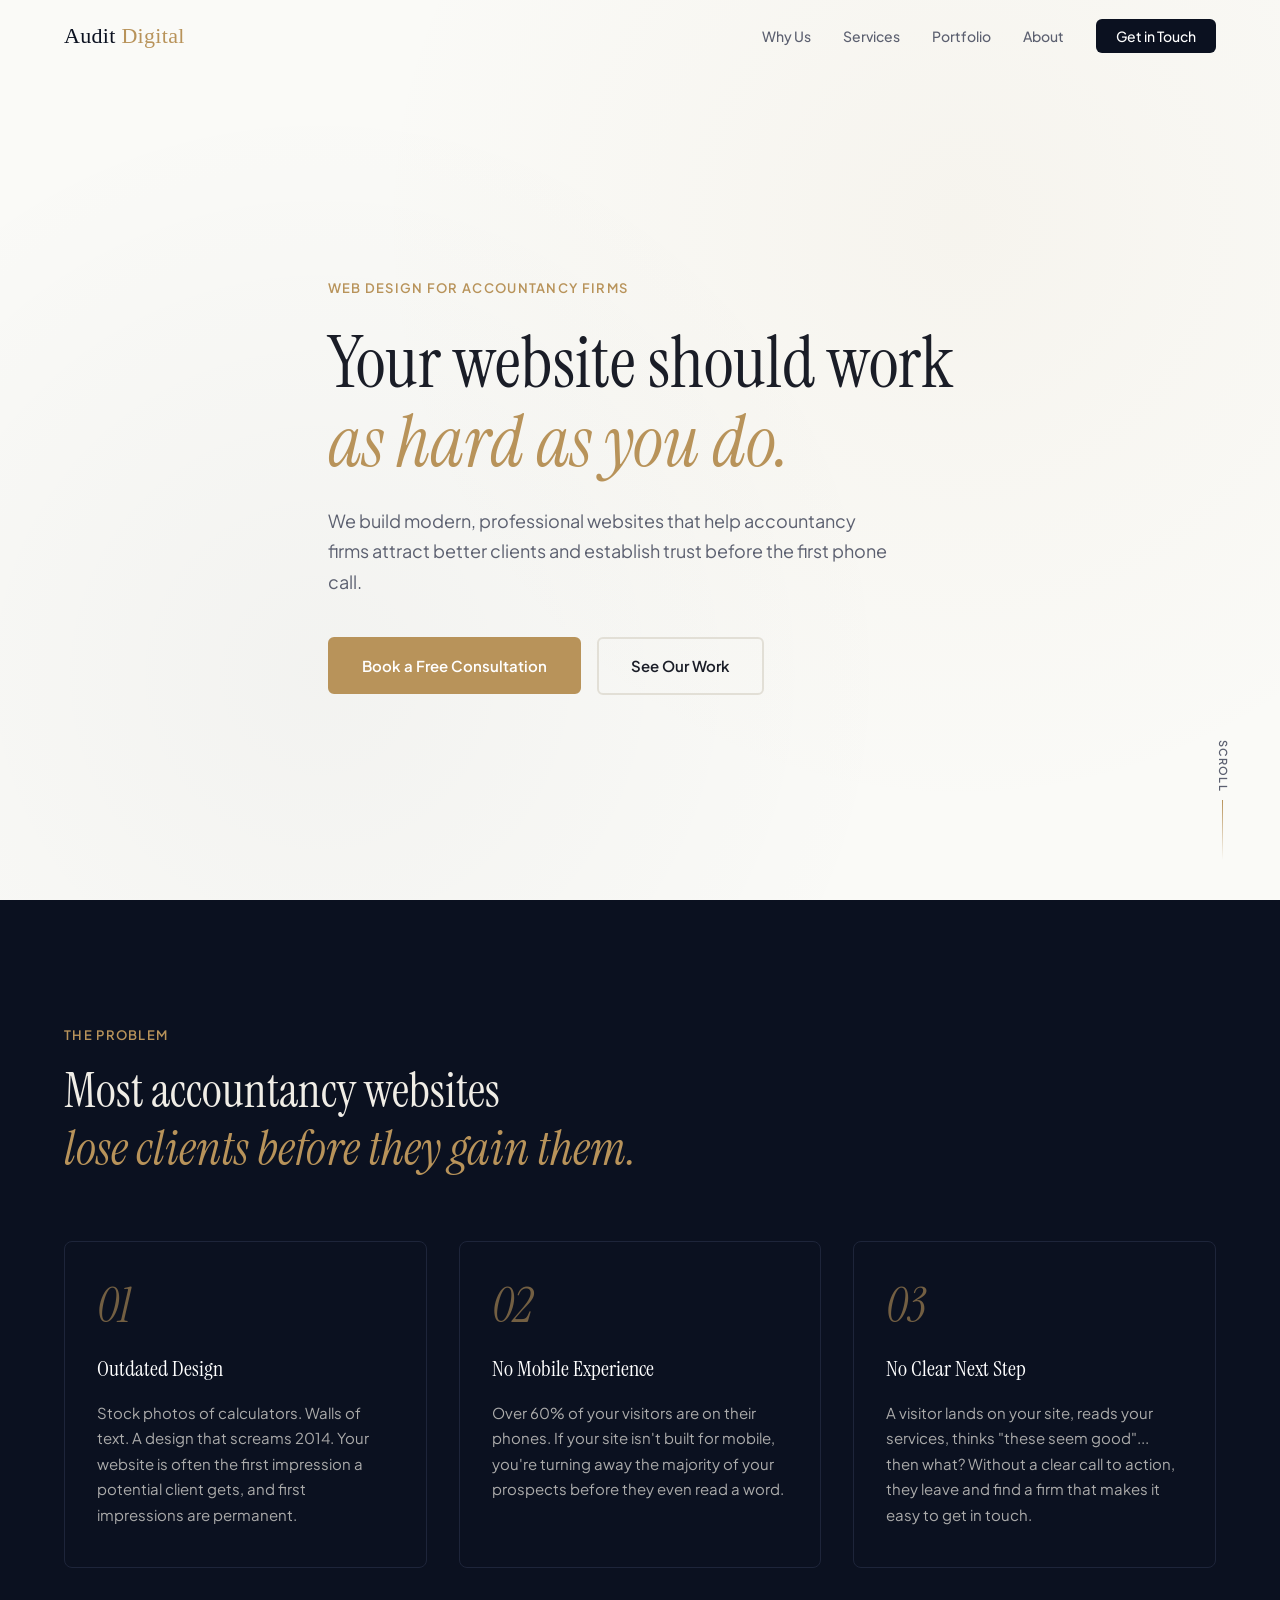
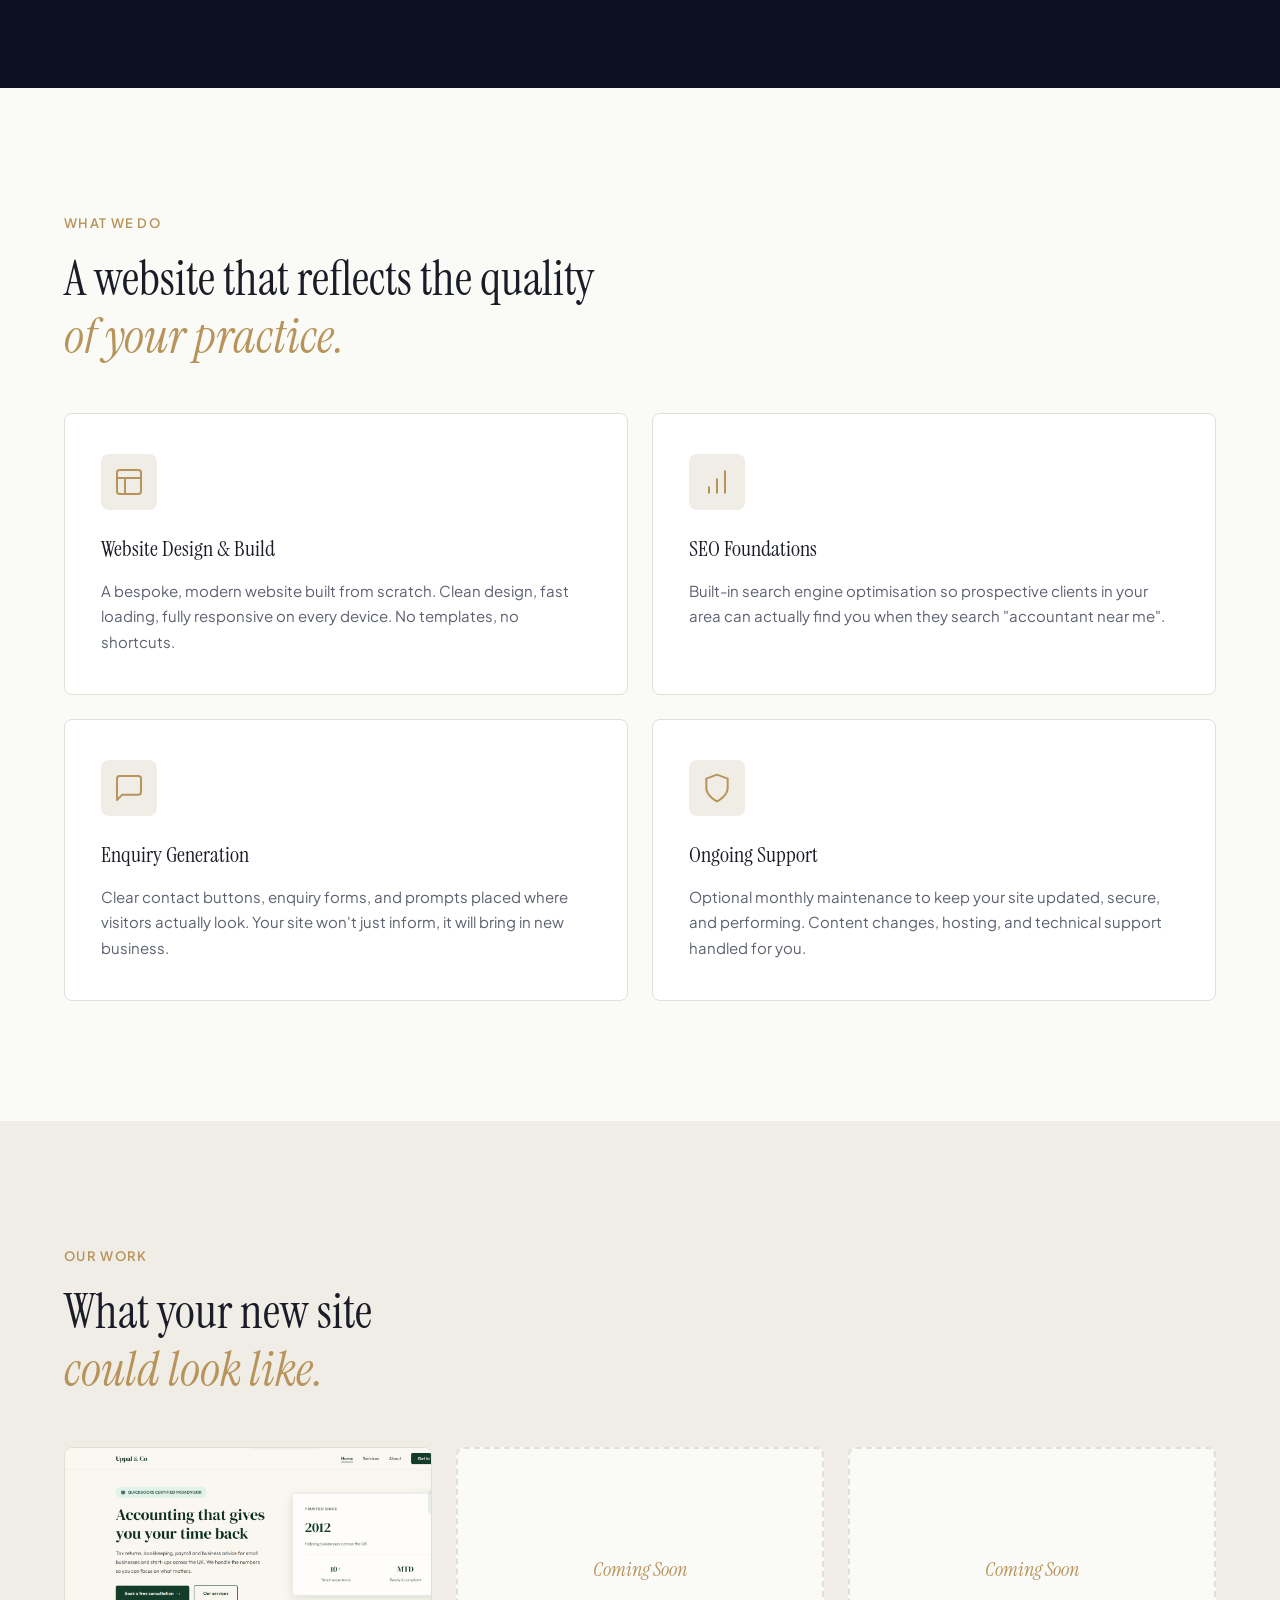
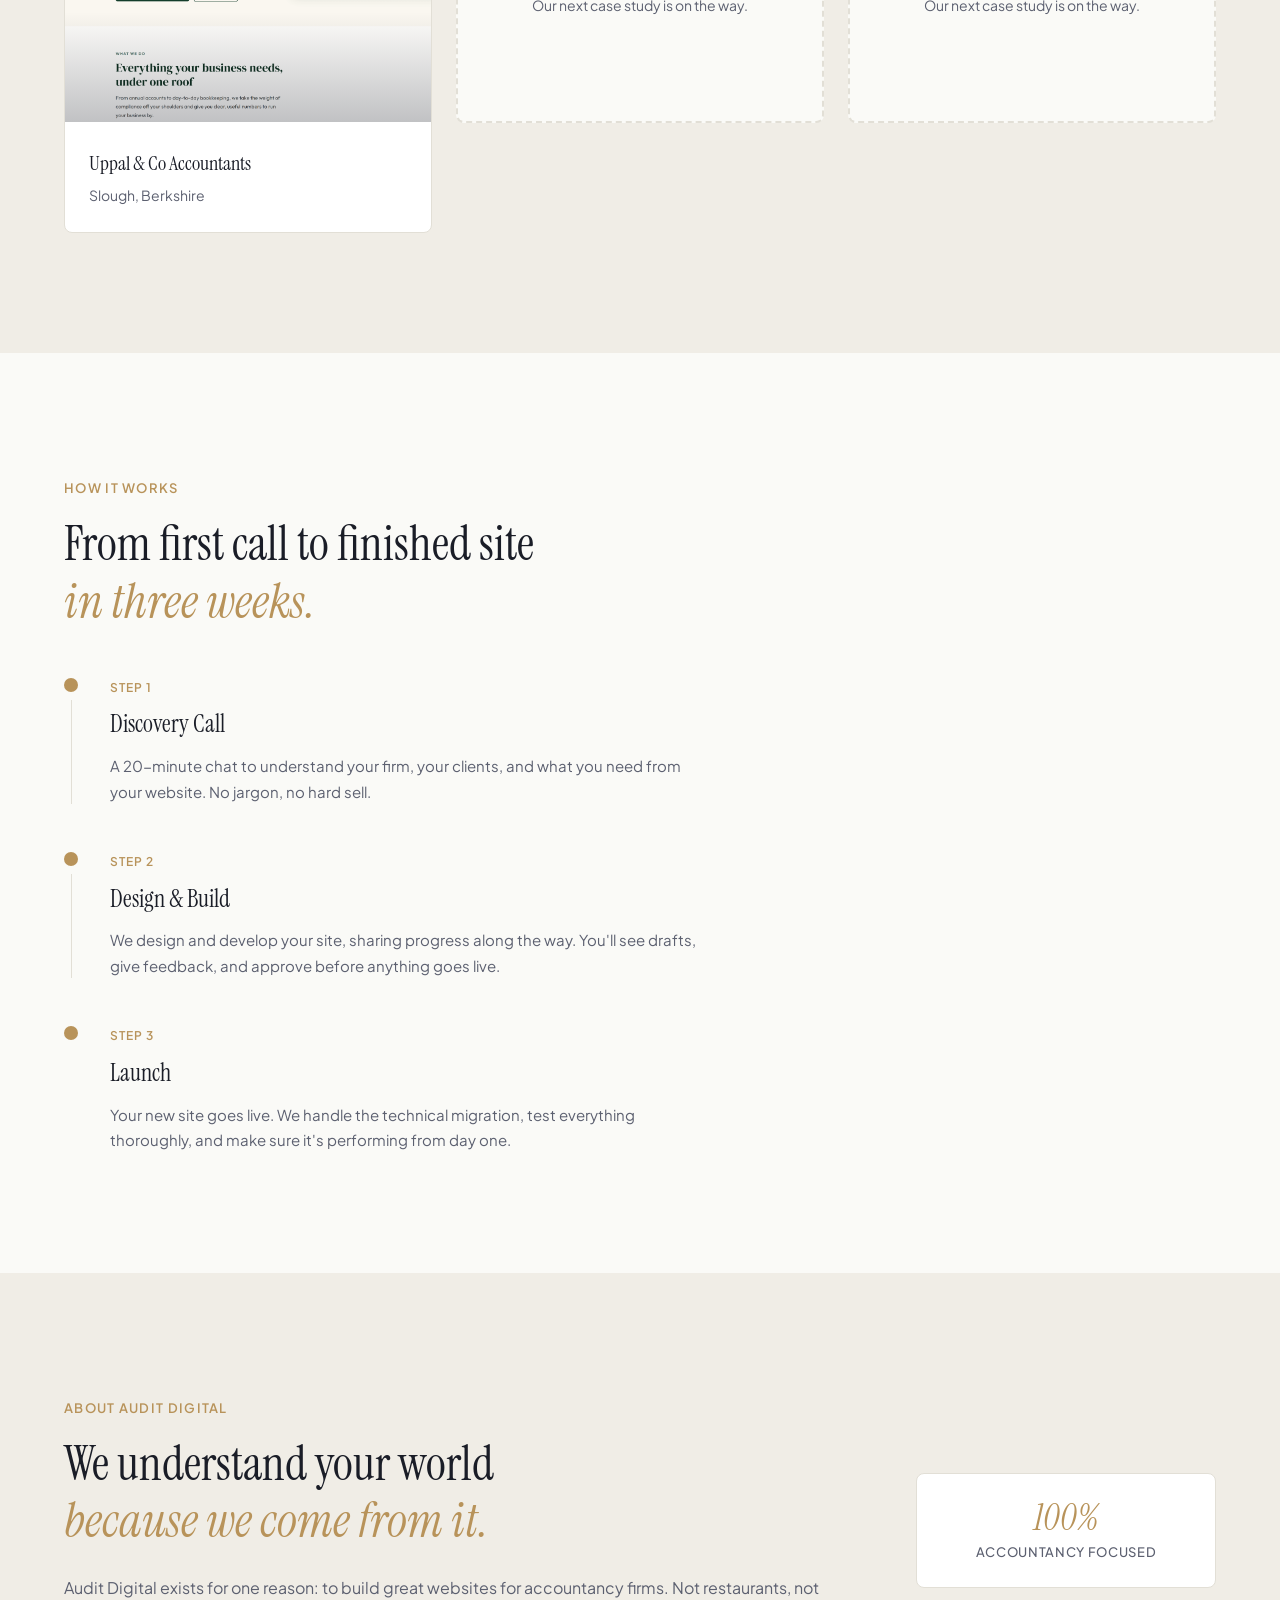
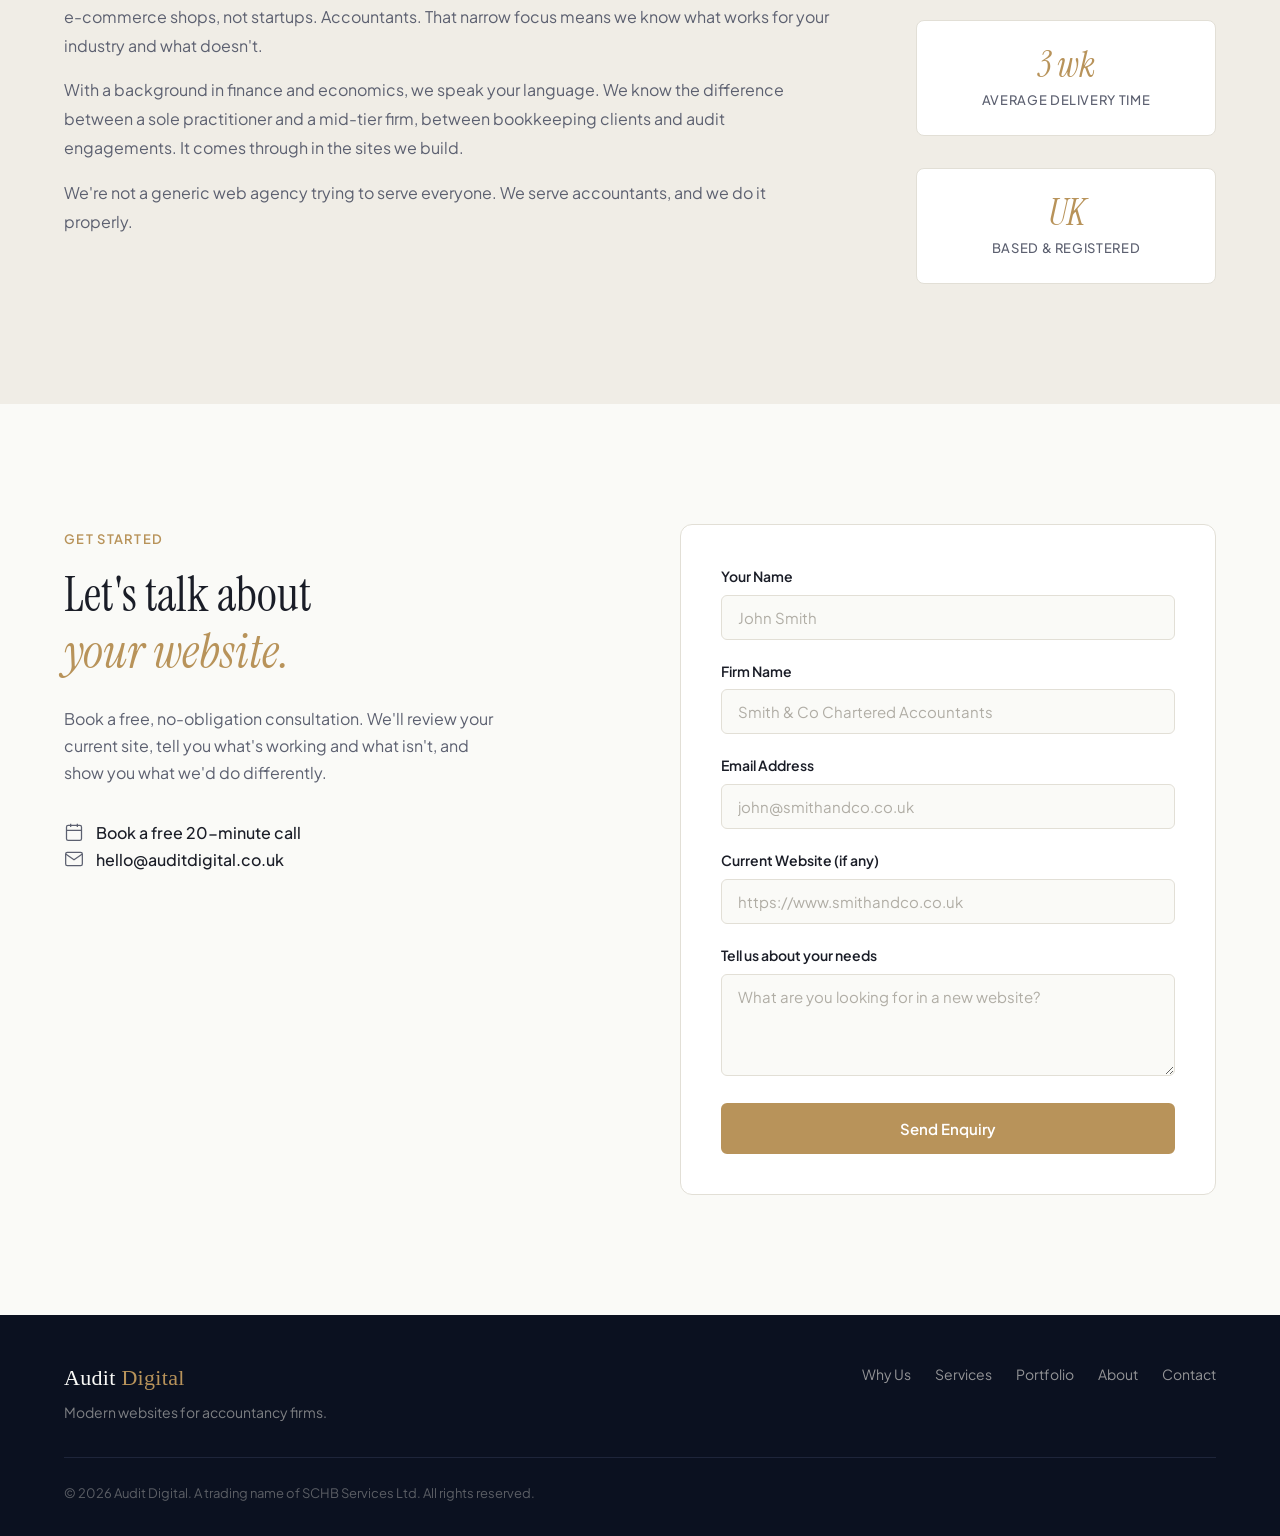
==== index.html @ e2167990 "Calendly popup integration" ====
<!DOCTYPE html>
<html lang="en">
<head>
    <meta charset="UTF-8">
    <meta name="viewport" content="width=device-width, initial-scale=1.0">
    <meta name="description" content="Audit Digital | We build modern, high-converting websites for accountancy firms across the UK.">
    <title>Audit Digital | Websites for Accountancy Firms</title>
    <link rel="preconnect" href="https://fonts.googleapis.com">
    <link rel="preconnect" href="https://fonts.gstatic.com" crossorigin>
    <link href="https://fonts.googleapis.com/css2?family=Instrument+Serif:ital@0;1&family=Plus+Jakarta+Sans:wght@400;500;600;700&display=swap" rel="stylesheet">
    <link rel="apple-touch-icon" sizes="180x180" href="assets/favicon/apple-touch-icon.png">
    <link rel="icon" type="image/png" sizes="32x32" href="assets/favicon/favicon-32x32.png">
    <link rel="icon" type="image/png" sizes="16x16" href="assets/favicon/favicon-16x16.png">
    <link rel="icon" type="image/x-icon" href="assets/favicon/favicon.ico">
    <link rel="manifest" href="assets/favicon/site.webmanifest">
    <link href="https://assets.calendly.com/assets/external/widget.css" rel="stylesheet">
    <link rel="stylesheet" href="css/styles.css">
</head>
<body>

    <!-- Navigation -->
    <nav class="nav" id="nav">
        <div class="nav__container">
            <a href="#" class="nav__logo">
                <svg class="nav__logo-mark" viewBox="0 0 155 30" width="155" height="30" aria-hidden="true">
                    <text x="0" y="22" font-family="Georgia, 'Times New Roman', serif" font-size="22" font-weight="500" letter-spacing="0.3"><tspan fill="#0B1120">Audit </tspan><tspan fill="#B8935A">Digital</tspan></text>
                </svg>
            </a>
            <ul class="nav__links">
                <li><a href="#problem">Why Us</a></li>
                <li><a href="#services">Services</a></li>
                <li><a href="#portfolio">Portfolio</a></li>
                <li><a href="#about">About</a></li>
                <li><a href="#contact" class="nav__cta">Get in Touch</a></li>
            </ul>
            <button class="nav__mobile-toggle" id="navToggle" aria-label="Toggle navigation">
                <span></span>
                <span></span>
                <span></span>
            </button>
        </div>
    </nav>

    <!-- Mobile Menu -->
    <div class="mobile-menu" id="mobileMenu">
        <ul class="mobile-menu__links">
            <li><a href="#problem">Why Us</a></li>
            <li><a href="#services">Services</a></li>
            <li><a href="#portfolio">Portfolio</a></li>
            <li><a href="#about">About</a></li>
            <li><a href="#contact">Get in Touch</a></li>
        </ul>
    </div>

    <!-- Hero -->
    <header class="hero">
        <div class="hero__bg-pattern"></div>
        <div class="hero__container">
            <div class="hero__label animate-in">Web Design for Accountancy Firms</div>
            <h1 class="hero__title animate-in">
                Your website should work<br>
                <em>as hard as you do.</em>
            </h1>
            <p class="hero__subtitle animate-in">
                We build modern, professional websites that help accountancy firms
                attract better clients and establish trust before the first phone call.
            </p>
            <div class="hero__actions animate-in">
                <a href="" onclick="Calendly.initPopupWidget({url: 'https://calendly.com/auditdigital?hide_gdpr_banner=1&background_color=fafaf7&text_color=1a1d27&primary_color=b8935a'});return false;" class="btn btn--primary">Book a Free Consultation</a>
                <a href="#portfolio" class="btn btn--outline">See Our Work</a>
            </div>
        </div>
        <div class="hero__scroll-indicator">
            <span>Scroll</span>
            <div class="hero__scroll-line"></div>
        </div>
    </header>

    <!-- Problem Section -->
    <section class="problem" id="problem">
        <div class="container">
            <div class="problem__header">
                <span class="section-label">The Problem</span>
                <h2 class="section-title">Most accountancy websites<br><em>lose clients before they gain them.</em></h2>
            </div>
            <div class="problem__grid">
                <div class="problem__card">
                    <div class="problem__card-number">01</div>
                    <h3>Outdated Design</h3>
                    <p>Stock photos of calculators. Walls of text. A design that screams 2014. Your website is often the first impression a potential client gets, and first impressions are permanent.</p>
                </div>
                <div class="problem__card">
                    <div class="problem__card-number">02</div>
                    <h3>No Mobile Experience</h3>
                    <p>Over 60% of your visitors are on their phones. If your site isn't built for mobile, you're turning away the majority of your prospects before they even read a word.</p>
                </div>
                <div class="problem__card">
                    <div class="problem__card-number">03</div>
                    <h3>No Clear Next Step</h3>
                    <p>A visitor lands on your site, reads your services, thinks "these seem good"... then what? Without a clear call to action, they leave and find a firm that makes it easy to get in touch.</p>
                </div>
            </div>
        </div>
    </section>

    <!-- Services -->
    <section class="services" id="services">
        <div class="container">
            <span class="section-label">What We Do</span>
            <h2 class="section-title">A website that reflects the quality<br><em>of your practice.</em></h2>
            <div class="services__grid">
                <div class="services__item">
                    <div class="services__icon">
                        <svg width="32" height="32" viewBox="0 0 24 24" fill="none" stroke="currentColor" stroke-width="1.5" stroke-linecap="round" stroke-linejoin="round">
                            <rect x="3" y="3" width="18" height="18" rx="2"/>
                            <path d="M3 9h18"/>
                            <path d="M9 21V9"/>
                        </svg>
                    </div>
                    <h3>Website Design & Build</h3>
                    <p>A bespoke, modern website built from scratch. Clean design, fast loading, fully responsive on every device. No templates, no shortcuts.</p>
                </div>
                <div class="services__item">
                    <div class="services__icon">
                        <svg width="32" height="32" viewBox="0 0 24 24" fill="none" stroke="currentColor" stroke-width="1.5" stroke-linecap="round" stroke-linejoin="round">
                            <path d="M12 20V10"/>
                            <path d="M18 20V4"/>
                            <path d="M6 20v-4"/>
                        </svg>
                    </div>
                    <h3>SEO Foundations</h3>
                    <p>Built-in search engine optimisation so prospective clients in your area can actually find you when they search "accountant near me".</p>
                </div>
                <div class="services__item">
                    <div class="services__icon">
                        <svg width="32" height="32" viewBox="0 0 24 24" fill="none" stroke="currentColor" stroke-width="1.5" stroke-linecap="round" stroke-linejoin="round">
                            <path d="M21 15a2 2 0 0 1-2 2H7l-4 4V5a2 2 0 0 1 2-2h14a2 2 0 0 1 2 2z"/>
                        </svg>
                    </div>
                    <h3>Enquiry Generation</h3>
                    <p>Clear contact buttons, enquiry forms, and prompts placed where visitors actually look. Your site won't just inform, it will bring in new business.</p>
                </div>
                <div class="services__item">
                    <div class="services__icon">
                        <svg width="32" height="32" viewBox="0 0 24 24" fill="none" stroke="currentColor" stroke-width="1.5" stroke-linecap="round" stroke-linejoin="round">
                            <path d="M12 22s8-4 8-10V5l-8-3-8 3v7c0 6 8 10 8 10z"/>
                        </svg>
                    </div>
                    <h3>Ongoing Support</h3>
                    <p>Optional monthly maintenance to keep your site updated, secure, and performing. Content changes, hosting, and technical support handled for you.</p>
                </div>
            </div>
        </div>
    </section>

    <!-- Portfolio -->
    <section class="portfolio" id="portfolio">
        <div class="container">
            <span class="section-label">Our Work</span>
            <h2 class="section-title">What your new site<br><em>could look like.</em></h2>
            <div class="portfolio__grid">
                <div class="portfolio__item portfolio__item--live" onclick="openComparison('uppal')" role="button" tabindex="0">
                    <div class="portfolio__img-wrap">
                        <img src="assets/comparisons/uppal-new.png" alt="Uppal & Co Accountants website redesign" class="portfolio__img">
                    </div>
                    <div class="portfolio__info">
                        <h3>Uppal & Co Accountants</h3>
                        <p>Slough, Berkshire</p>
                    </div>
                </div>
                <div class="portfolio__item portfolio__item--placeholder">
                    <div class="portfolio__placeholder-inner">
                        <span>Coming Soon</span>
                        <p>Our next case study is on the way.</p>
                    </div>
                </div>
                <div class="portfolio__item portfolio__item--placeholder">
                    <div class="portfolio__placeholder-inner">
                        <span>Coming Soon</span>
                        <p>Our next case study is on the way.</p>
                    </div>
                </div>
            </div>
        </div>
    </section>

    <!-- Process -->
    <section class="process">
        <div class="container">
            <span class="section-label">How It Works</span>
            <h2 class="section-title">From first call to finished site<br><em>in three weeks.</em></h2>
            <div class="process__timeline">
                <div class="process__step">
                    <div class="process__step-marker">
                        <div class="process__step-dot"></div>
                        <div class="process__step-line"></div>
                    </div>
                    <div class="process__step-content">
                        <span class="process__step-label">Step 1</span>
                        <h3>Discovery Call</h3>
                        <p>A 20-minute chat to understand your firm, your clients, and what you need from your website. No jargon, no hard sell.</p>
                    </div>
                </div>
                <div class="process__step">
                    <div class="process__step-marker">
                        <div class="process__step-dot"></div>
                        <div class="process__step-line"></div>
                    </div>
                    <div class="process__step-content">
                        <span class="process__step-label">Step 2</span>
                        <h3>Design & Build</h3>
                        <p>We design and develop your site, sharing progress along the way. You'll see drafts, give feedback, and approve before anything goes live.</p>
                    </div>
                </div>
                <div class="process__step">
                    <div class="process__step-marker">
                        <div class="process__step-dot"></div>
                    </div>
                    <div class="process__step-content">
                        <span class="process__step-label">Step 3</span>
                        <h3>Launch</h3>
                        <p>Your new site goes live. We handle the technical migration, test everything thoroughly, and make sure it's performing from day one.</p>
                    </div>
                </div>
            </div>
        </div>
    </section>

    <!-- About -->
    <section class="about" id="about">
        <div class="container">
            <div class="about__layout">
                <div class="about__content">
                    <span class="section-label">About Audit Digital</span>
                    <h2 class="section-title">We understand your world<br><em>because we come from it.</em></h2>
                    <p>Audit Digital exists for one reason: to build great websites for accountancy firms. Not restaurants, not e-commerce shops, not startups. Accountants. That narrow focus means we know what works for your industry and what doesn't.</p>
                    <p>With a background in finance and economics, we speak your language. We know the difference between a sole practitioner and a mid-tier firm, between bookkeeping clients and audit engagements. It comes through in the sites we build.</p>
                    <p>We're not a generic web agency trying to serve everyone. We serve accountants, and we do it properly.</p>
                </div>
                <div class="about__stats">
                    <div class="about__stat">
                        <div class="about__stat-number">100%</div>
                        <div class="about__stat-label">Accountancy focused</div>
                    </div>
                    <div class="about__stat">
                        <div class="about__stat-number">3 wk</div>
                        <div class="about__stat-label">Average delivery time</div>
                    </div>
                    <div class="about__stat">
                        <div class="about__stat-number">UK</div>
                        <div class="about__stat-label">Based &amp; registered</div>
                    </div>
                </div>
            </div>
        </div>
    </section>

    <!-- Contact -->
    <section class="contact" id="contact">
        <div class="container">
            <div class="contact__layout">
                <div class="contact__info">
                    <span class="section-label">Get Started</span>
                    <h2 class="section-title">Let's talk about<br><em>your website.</em></h2>
                    <p>Book a free, no-obligation consultation. We'll review your current site, tell you what's working and what isn't, and show you what we'd do differently.</p>
                    <div class="contact__details">
                        <div class="contact__detail">
                            <svg width="20" height="20" viewBox="0 0 24 24" fill="none" stroke="currentColor" stroke-width="1.5">
                                <rect x="3" y="4" width="18" height="18" rx="2"/>
                                <path d="M16 2v4M8 2v4M3 10h18"/>
                            </svg>
                            <a href="" onclick="Calendly.initPopupWidget({url: 'https://calendly.com/auditdigital?hide_gdpr_banner=1&background_color=fafaf7&text_color=1a1d27&primary_color=b8935a'});return false;">Book a free 20-minute call</a>
                        </div>
                        <div class="contact__detail">
                            <svg width="20" height="20" viewBox="0 0 24 24" fill="none" stroke="currentColor" stroke-width="1.5">
                                <path d="M4 4h16c1.1 0 2 .9 2 2v12c0 1.1-.9 2-2 2H4c-1.1 0-2-.9-2-2V6c0-1.1.9-2 2-2z"/>
                                <polyline points="22,6 12,13 2,6"/>
                            </svg>
                            <a href="mailto:hello@auditdigital.co.uk">hello@auditdigital.co.uk</a>
                        </div>
                    </div>
                </div>
                <form class="contact__form" id="contactForm" action="https://formspree.io/f/mzdjnjjg" method="POST">
                    <div class="form__group">
                        <label for="name">Your Name</label>
                        <input type="text" id="name" name="name" required placeholder="John Smith">
                    </div>
                    <div class="form__group">
                        <label for="firm">Firm Name</label>
                        <input type="text" id="firm" name="firm" required placeholder="Smith & Co Chartered Accountants">
                    </div>
                    <div class="form__group">
                        <label for="email">Email Address</label>
                        <input type="email" id="email" name="email" required placeholder="john@smithandco.co.uk">
                    </div>
                    <div class="form__group">
                        <label for="website">Current Website (if any)</label>
                        <input type="url" id="website" name="website" placeholder="https://www.smithandco.co.uk">
                    </div>
                    <div class="form__group">
                        <label for="message">Tell us about your needs</label>
                        <textarea id="message" name="message" rows="4" placeholder="What are you looking for in a new website?"></textarea>
                    </div>
                    <button type="submit" class="btn btn--primary btn--full">Send Enquiry</button>
                </form>
            </div>
        </div>
    </section>

    <!-- Footer -->
    <footer class="footer">
        <div class="container">
            <div class="footer__layout">
                <div class="footer__brand">
                    <a href="#" class="nav__logo">
                        <svg class="nav__logo-mark" viewBox="0 0 155 30" width="155" height="30" aria-hidden="true">
                            <text x="0" y="22" font-family="Georgia, 'Times New Roman', serif" font-size="22" font-weight="500" letter-spacing="0.3"><tspan fill="#FAFAF7">Audit </tspan><tspan fill="#B8935A">Digital</tspan></text>
                        </svg>
                    </a>
                    <p>Modern websites for accountancy firms.</p>
                </div>
                <div class="footer__links">
                    <a href="#problem">Why Us</a>
                    <a href="#services">Services</a>
                    <a href="#portfolio">Portfolio</a>
                    <a href="#about">About</a>
                    <a href="#contact">Contact</a>
                </div>
            </div>
            <div class="footer__bottom">
                <p>&copy; 2026 Audit Digital. A trading name of SCHB Services Ltd. All rights reserved.</p>
            </div>
        </div>
    </footer>

    <!-- Comparison Modal -->
    <div class="compare-modal" id="compareModal">
        <div class="compare-modal__backdrop" onclick="closeComparison()"></div>
        <div class="compare-modal__container">
            <div class="compare-modal__header">
                <div class="compare-modal__title">
                    <h3 id="compareTitle">Uppal & Co Accountants</h3>
                    <p id="compareSubtitle">Homepage comparison</p>
                </div>
                <div class="compare-modal__actions">
                    <a href="" id="compareLiveLink" target="_blank" rel="noopener" class="compare-modal__visit">Visit live site &rarr;</a>
                    <button class="compare-modal__close" onclick="closeComparison()" aria-label="Close">&times;</button>
                </div>
            </div>
            <div class="compare-modal__slider" id="compareSlider">
                <img src="" alt="Original website" class="compare-modal__img compare-modal__img--old" id="compareOld">
                <img src="" alt="Redesigned website" class="compare-modal__img compare-modal__img--new" id="compareNew">
                <div class="compare-modal__divider" id="compareDivider">
                    <div class="compare-modal__handle">
                        <svg width="36" height="36" viewBox="0 0 36 36" fill="none">
                            <circle cx="18" cy="18" r="16.5" fill="#FAFAF7" stroke="#B8935A" stroke-width="2"/>
                            <path d="M14 14L10.5 18L14 22" stroke="#B8935A" stroke-width="1.5" stroke-linecap="round" stroke-linejoin="round"/>
                            <path d="M22 14L25.5 18L22 22" stroke="#B8935A" stroke-width="1.5" stroke-linecap="round" stroke-linejoin="round"/>
                        </svg>
                    </div>
                </div>
                <span class="compare-modal__label compare-modal__label--new">After</span>
                <span class="compare-modal__label compare-modal__label--old">Before</span>
            </div>
        </div>
    </div>

    <script src="https://assets.calendly.com/assets/external/widget.js" type="text/javascript" async></script>
    <script src="js/main.js"></script>
</body>
</html>
---- css/styles.css ----
/* ============================================
   Audit Digital | Stylesheet
   ============================================ */

/* --- Variables --- */
:root {
    --color-bg:         #FAFAF7;
    --color-bg-alt:     #F0EDE6;
    --color-bg-dark:    #0B1120;
    --color-bg-card:    #FFFFFF;

    --color-text:       #1A1D27;
    --color-text-muted: #5C6070;
    --color-text-light: #F0EDE6;

    --color-accent:     #B8935A;
    --color-accent-hover:#A07D45;

    --color-border:     #E2DFD6;
    --color-border-dark:#1E253A;

    --font-heading: 'Instrument Serif', Georgia, serif;
    --font-body:    'Plus Jakarta Sans', -apple-system, sans-serif;

    --max-width: 1200px;
    --nav-height: 72px;

    --ease-out: cubic-bezier(0.16, 1, 0.3, 1);
    --ease-in-out: cubic-bezier(0.65, 0, 0.35, 1);
}

/* --- Reset --- */
*,
*::before,
*::after {
    margin: 0;
    padding: 0;
    box-sizing: border-box;
}

html {
    scroll-behavior: smooth;
    scroll-padding-top: var(--nav-height);
    -webkit-font-smoothing: antialiased;
    -moz-osx-font-smoothing: grayscale;
}

body {
    font-family: var(--font-body);
    font-size: 16px;
    line-height: 1.7;
    color: var(--color-text);
    background-color: var(--color-bg);
    overflow-x: hidden;
}

a {
    color: inherit;
    text-decoration: none;
}

img {
    max-width: 100%;
    display: block;
}

/* --- Utility --- */
.container {
    max-width: var(--max-width);
    margin: 0 auto;
    padding: 0 24px;
}

.section-label {
    display: inline-block;
    font-family: var(--font-body);
    font-size: 13px;
    font-weight: 600;
    letter-spacing: 0.1em;
    text-transform: uppercase;
    color: var(--color-accent);
    margin-bottom: 16px;
}

.section-title {
    font-family: var(--font-heading);
    font-size: clamp(2rem, 4vw, 3rem);
    font-weight: 400;
    line-height: 1.2;
    color: var(--color-text);
    margin-bottom: 24px;
}

.section-title em {
    font-style: italic;
    color: var(--color-accent);
}

/* --- Buttons --- */
.btn {
    display: inline-flex;
    align-items: center;
    justify-content: center;
    padding: 14px 32px;
    font-family: var(--font-body);
    font-size: 15px;
    font-weight: 600;
    border-radius: 6px;
    border: 2px solid transparent;
    cursor: pointer;
    transition: all 0.3s var(--ease-out);
    white-space: nowrap;
}

.btn--primary {
    background-color: var(--color-accent);
    color: #FFFFFF;
    border-color: var(--color-accent);
}

.btn--primary:hover {
    background-color: var(--color-accent-hover);
    border-color: var(--color-accent-hover);
    transform: translateY(-1px);
    box-shadow: 0 4px 20px rgba(184, 147, 90, 0.3);
}

.btn--outline {
    background-color: transparent;
    color: var(--color-text);
    border-color: var(--color-border);
}

.btn--outline:hover {
    border-color: var(--color-accent);
    color: var(--color-accent);
}

.btn--full {
    width: 100%;
}

/* ============================================
   Navigation
   ============================================ */
.nav {
    position: fixed;
    top: 0;
    left: 0;
    right: 0;
    height: var(--nav-height);
    z-index: 1000;
    transition: all 0.4s var(--ease-out);
}

.nav--scrolled {
    background-color: rgba(250, 250, 247, 0.92);
    backdrop-filter: blur(20px);
    border-bottom: 1px solid var(--color-border);
}

.nav__container {
    max-width: var(--max-width);
    margin: 0 auto;
    padding: 0 24px;
    height: 100%;
    display: flex;
    align-items: center;
    justify-content: space-between;
}

.nav__logo {
    display: flex;
    align-items: center;
    gap: 10px;
    z-index: 1001;
}

.nav__logo-mark {
    flex-shrink: 0;
}

.nav__links {
    display: flex;
    align-items: center;
    gap: 32px;
    list-style: none;
}

.nav__links a {
    font-size: 14px;
    font-weight: 500;
    color: var(--color-text-muted);
    transition: color 0.2s;
}

.nav__links a:hover {
    color: var(--color-text);
}

.nav__cta {
    padding: 8px 20px;
    background-color: var(--color-bg-dark);
    color: #FFFFFF !important;
    border-radius: 6px;
    font-size: 14px;
    font-weight: 600;
    transition: all 0.3s var(--ease-out) !important;
}

.nav__cta:hover {
    background-color: var(--color-accent) !important;
    color: #FFFFFF !important;
}

/* Mobile toggle */
.nav__mobile-toggle {
    display: none;
    flex-direction: column;
    gap: 5px;
    background: none;
    border: none;
    cursor: pointer;
    padding: 4px;
    z-index: 1001;
}

.nav__mobile-toggle span {
    display: block;
    width: 24px;
    height: 2px;
    background-color: var(--color-text);
    transition: all 0.3s var(--ease-out);
    transform-origin: center;
}

.nav__mobile-toggle.active span:nth-child(1) {
    transform: translateY(7px) rotate(45deg);
}

.nav__mobile-toggle.active span:nth-child(2) {
    opacity: 0;
    transform: scaleX(0);
}

.nav__mobile-toggle.active span:nth-child(3) {
    transform: translateY(-7px) rotate(-45deg);
}

/* Mobile menu */
.mobile-menu {
    position: fixed;
    inset: 0;
    background-color: var(--color-bg);
    z-index: 999;
    display: flex;
    align-items: center;
    justify-content: center;
    opacity: 0;
    pointer-events: none;
    transition: opacity 0.4s var(--ease-out);
}

.mobile-menu.active {
    opacity: 1;
    pointer-events: all;
}

.mobile-menu__links {
    list-style: none;
    text-align: center;
}

.mobile-menu__links li {
    margin-bottom: 24px;
}

.mobile-menu__links a {
    font-family: var(--font-heading);
    font-size: 32px;
    color: var(--color-text);
    transition: color 0.2s;
}

.mobile-menu__links a:hover {
    color: var(--color-accent);
}

/* ============================================
   Hero
   ============================================ */
.hero {
    position: relative;
    min-height: 100vh;
    display: flex;
    align-items: center;
    padding-top: var(--nav-height);
    overflow: hidden;
}

.hero__bg-pattern {
    position: absolute;
    inset: 0;
    background-image:
        radial-gradient(circle at 75% 25%, rgba(184, 147, 90, 0.06) 0%, transparent 50%),
        radial-gradient(circle at 25% 75%, rgba(11, 17, 32, 0.03) 0%, transparent 50%);
}

.hero__container {
    max-width: var(--max-width);
    margin: 0 auto;
    padding: 0 24px;
    position: relative;
    z-index: 1;
}

.hero__label {
    font-size: 13px;
    font-weight: 600;
    letter-spacing: 0.1em;
    text-transform: uppercase;
    color: var(--color-accent);
    margin-bottom: 24px;
}

.hero__title {
    font-family: var(--font-heading);
    font-size: clamp(2.8rem, 6vw, 4.5rem);
    font-weight: 400;
    line-height: 1.1;
    color: var(--color-text);
    margin-bottom: 24px;
}

.hero__title em {
    font-style: italic;
    color: var(--color-accent);
}

.hero__subtitle {
    font-size: 18px;
    line-height: 1.7;
    color: var(--color-text-muted);
    max-width: 560px;
    margin-bottom: 40px;
}

.hero__actions {
    display: flex;
    gap: 16px;
    flex-wrap: wrap;
}

.hero__scroll-indicator {
    position: absolute;
    bottom: 40px;
    right: 48px;
    display: flex;
    flex-direction: column;
    align-items: center;
    gap: 8px;
}

.hero__scroll-indicator span {
    font-size: 11px;
    font-weight: 600;
    letter-spacing: 0.1em;
    text-transform: uppercase;
    color: var(--color-text-muted);
    writing-mode: vertical-rl;
}

.hero__scroll-line {
    width: 1px;
    height: 60px;
    background: linear-gradient(to bottom, var(--color-accent), transparent);
    animation: scrollPulse 2s var(--ease-in-out) infinite;
}

@keyframes scrollPulse {
    0%, 100% { opacity: 0.3; transform: scaleY(0.6); }
    50%      { opacity: 1;   transform: scaleY(1);   }
}

/* --- Animate-in --- */
.animate-in {
    opacity: 0;
    transform: translateY(30px);
    animation: fadeUp 0.8s var(--ease-out) forwards;
}

.animate-in:nth-child(1) { animation-delay: 0.1s; }
.animate-in:nth-child(2) { animation-delay: 0.25s; }
.animate-in:nth-child(3) { animation-delay: 0.4s; }
.animate-in:nth-child(4) { animation-delay: 0.55s; }

@keyframes fadeUp {
    to {
        opacity: 1;
        transform: translateY(0);
    }
}

/* --- Scroll reveal --- */
.reveal {
    opacity: 0;
    transform: translateY(40px);
    transition: opacity 0.7s var(--ease-out), transform 0.7s var(--ease-out);
}

.reveal.visible {
    opacity: 1;
    transform: translateY(0);
}

/* ============================================
   Problem Section
   ============================================ */
.problem {
    padding: 120px 0;
    background-color: var(--color-bg-dark);
    color: var(--color-text-light);
}

.problem .section-title {
    color: var(--color-text-light);
}

.problem__header {
    margin-bottom: 64px;
}

.problem__grid {
    display: grid;
    grid-template-columns: repeat(3, 1fr);
    gap: 32px;
}

.problem__card {
    padding: 40px 32px;
    border: 1px solid var(--color-border-dark);
    border-radius: 8px;
    transition: all 0.4s var(--ease-out);
}

.problem__card:hover {
    border-color: var(--color-accent);
    transform: translateY(-4px);
}

.problem__card-number {
    font-family: var(--font-heading);
    font-size: 48px;
    font-style: italic;
    color: var(--color-accent);
    line-height: 1;
    margin-bottom: 20px;
    opacity: 0.6;
}

.problem__card h3 {
    font-family: var(--font-heading);
    font-size: 22px;
    font-weight: 400;
    margin-bottom: 12px;
    color: #FFFFFF;
}

.problem__card p {
    font-size: 15px;
    line-height: 1.7;
    color: rgba(240, 237, 230, 0.7);
}

/* ============================================
   Services
   ============================================ */
.services {
    padding: 120px 0;
}

.services__grid {
    display: grid;
    grid-template-columns: repeat(2, 1fr);
    gap: 24px;
    margin-top: 48px;
}

.services__item {
    padding: 40px 36px;
    background-color: var(--color-bg-card);
    border: 1px solid var(--color-border);
    border-radius: 8px;
    transition: all 0.4s var(--ease-out);
}

.services__item:hover {
    border-color: var(--color-accent);
    box-shadow: 0 8px 40px rgba(0, 0, 0, 0.06);
    transform: translateY(-2px);
}

.services__icon {
    display: flex;
    align-items: center;
    justify-content: center;
    width: 56px;
    height: 56px;
    background-color: var(--color-bg-alt);
    border-radius: 8px;
    margin-bottom: 20px;
    color: var(--color-accent);
}

.services__item h3 {
    font-family: var(--font-heading);
    font-size: 22px;
    font-weight: 400;
    margin-bottom: 10px;
}

.services__item p {
    font-size: 15px;
    color: var(--color-text-muted);
    line-height: 1.7;
}

/* ============================================
   Portfolio
   ============================================ */
.portfolio {
    padding: 120px 0;
    background-color: var(--color-bg-alt);
}

.portfolio__grid {
    display: grid;
    grid-template-columns: repeat(3, 1fr);
    gap: 24px;
    margin-top: 48px;
}

.portfolio__item {
    border-radius: 8px;
    overflow: hidden;
    aspect-ratio: 4 / 3;
}

.portfolio__item--placeholder {
    border: 2px dashed var(--color-border);
    display: flex;
    align-items: center;
    justify-content: center;
    background-color: var(--color-bg);
}

.portfolio__placeholder-inner {
    text-align: center;
    padding: 24px;
}

.portfolio__placeholder-inner span {
    font-family: var(--font-heading);
    font-size: 20px;
    font-style: italic;
    color: var(--color-accent);
    display: block;
    margin-bottom: 8px;
}

.portfolio__placeholder-inner p {
    font-size: 14px;
    color: var(--color-text-muted);
}

.portfolio__item--live {
    position: relative;
    display: flex;
    flex-direction: column;
    background-color: var(--color-bg-card);
    border: 1px solid var(--color-border);
    overflow: hidden;
    transition: all 0.4s var(--ease-out);
    aspect-ratio: auto;
    cursor: pointer;
}

.portfolio__item--live:hover {
    border-color: var(--color-accent);
    transform: translateY(-4px);
    box-shadow: 0 12px 40px rgba(0, 0, 0, 0.1);
}

.portfolio__img-wrap {
    aspect-ratio: 4 / 3;
    overflow: hidden;
    position: relative;
}

.portfolio__img-wrap::after {
    content: '';
    position: absolute;
    bottom: 0;
    left: 0;
    right: 0;
    height: 40%;
    background: linear-gradient(to top, rgba(11, 17, 32, 0.25) 0%, transparent 100%);
    pointer-events: none;
}

.portfolio__img {
    width: 100%;
    height: 100%;
    object-fit: cover;
    object-position: top left;
    transition: transform 0.4s var(--ease-out);
}

.portfolio__item--live:hover .portfolio__img {
    transform: scale(1.03);
}

.portfolio__info {
    padding: 24px;
}

.portfolio__info h3 {
    font-family: var(--font-heading);
    font-size: 20px;
    font-weight: 400;
    color: var(--color-text);
    margin-bottom: 4px;
}

.portfolio__info p {
    font-size: 14px;
    color: var(--color-text-muted);
}

/* ============================================
   Comparison Modal
   ============================================ */
.compare-modal {
    position: fixed;
    inset: 0;
    z-index: 2000;
    display: flex;
    align-items: center;
    justify-content: center;
    opacity: 0;
    pointer-events: none;
    transition: opacity 0.35s var(--ease-out);
}

.compare-modal.active {
    opacity: 1;
    pointer-events: all;
}

.compare-modal__backdrop {
    position: absolute;
    inset: 0;
    background-color: rgba(11, 17, 32, 0.7);
    backdrop-filter: blur(8px);
}

.compare-modal__container {
    position: relative;
    width: 90vw;
    max-width: 1000px;
    max-height: 90vh;
    background-color: var(--color-bg-card);
    border-radius: 12px;
    box-shadow: 0 24px 80px rgba(0, 0, 0, 0.3);
    overflow: hidden;
    display: flex;
    flex-direction: column;
    transform: translateY(20px) scale(0.97);
    transition: transform 0.35s var(--ease-out);
}

.compare-modal.active .compare-modal__container {
    transform: translateY(0) scale(1);
}

.compare-modal__header {
    display: flex;
    align-items: center;
    justify-content: space-between;
    padding: 20px 24px;
    border-bottom: 1px solid var(--color-border);
    flex-shrink: 0;
}

.compare-modal__title h3 {
    font-family: var(--font-heading);
    font-size: 20px;
    font-weight: 400;
    color: var(--color-text);
    margin-bottom: 2px;
}

.compare-modal__title p {
    font-size: 13px;
    color: var(--color-text-muted);
}

.compare-modal__actions {
    display: flex;
    align-items: center;
    gap: 16px;
}

.compare-modal__visit {
    font-size: 13px;
    font-weight: 600;
    color: var(--color-accent);
    transition: color 0.2s;
}

.compare-modal__visit:hover {
    color: var(--color-accent-hover);
}

.compare-modal__close {
    display: flex;
    align-items: center;
    justify-content: center;
    width: 36px;
    height: 36px;
    background: none;
    border: 1px solid var(--color-border);
    border-radius: 8px;
    font-size: 20px;
    color: var(--color-text-muted);
    cursor: pointer;
    transition: all 0.2s;
}

.compare-modal__close:hover {
    border-color: var(--color-text);
    color: var(--color-text);
}

.compare-modal__slider {
    position: relative;
    overflow-y: auto;
    overflow-x: hidden;
    flex: 1;
    cursor: ew-resize;
    user-select: none;
}

.compare-modal__img {
    display: block;
    width: 100%;
    height: auto;
}

.compare-modal__img--old {
    position: relative;
}

.compare-modal__img--new {
    position: absolute;
    top: 0;
    left: 0;
    width: 100%;
    height: auto;
    clip-path: inset(0 50% 0 0);
    will-change: clip-path;
}

.compare-modal__divider {
    position: absolute;
    top: 0;
    bottom: 0;
    left: 50%;
    width: 3px;
    background-color: var(--color-accent);
    transform: translateX(-50%);
    z-index: 10;
    pointer-events: none;
    will-change: left;
}

.compare-modal__handle {
    position: sticky;
    top: 50%;
    left: 50%;
    transform: translate(-50%, -50%);
    width: 36px;
    height: 36px;
    display: flex;
    align-items: center;
    justify-content: center;
}

.compare-modal__label {
    position: absolute;
    top: 16px;
    font-size: 12px;
    font-weight: 600;
    letter-spacing: 0.08em;
    text-transform: uppercase;
    padding: 5px 12px;
    border-radius: 4px;
    z-index: 5;
    pointer-events: none;
}

.compare-modal__label--old {
    right: 16px;
    background-color: rgba(11, 17, 32, 0.7);
    color: #FAFAF7;
}

.compare-modal__label--new {
    left: 16px;
    background-color: rgba(184, 147, 90, 0.9);
    color: #FFFFFF;
}

@media (max-width: 768px) {
    .compare-modal__container {
        width: 96vw;
        max-height: 95vh;
    }

    .compare-modal__header {
        padding: 16px;
    }

    .compare-modal__visit {
        display: none;
    }
}

/* ============================================
   Process
   ============================================ */
.process {
    padding: 120px 0;
}

.process__timeline {
    max-width: 640px;
    margin-top: 48px;
}

.process__step {
    display: flex;
    gap: 32px;
    padding-bottom: 48px;
}

.process__step:last-child {
    padding-bottom: 0;
}

.process__step-marker {
    display: flex;
    flex-direction: column;
    align-items: center;
    flex-shrink: 0;
}

.process__step-dot {
    width: 14px;
    height: 14px;
    border-radius: 50%;
    background-color: var(--color-accent);
    flex-shrink: 0;
}

.process__step-line {
    width: 1px;
    flex: 1;
    background-color: var(--color-border);
    margin-top: 8px;
}

.process__step-label {
    font-size: 12px;
    font-weight: 600;
    letter-spacing: 0.08em;
    text-transform: uppercase;
    color: var(--color-accent);
    margin-bottom: 6px;
    display: block;
}

.process__step-content h3 {
    font-family: var(--font-heading);
    font-size: 24px;
    font-weight: 400;
    margin-bottom: 8px;
}

.process__step-content p {
    font-size: 15px;
    color: var(--color-text-muted);
    line-height: 1.7;
}

/* ============================================
   About
   ============================================ */
.about {
    padding: 120px 0;
    background-color: var(--color-bg-alt);
}

.about__layout {
    display: grid;
    grid-template-columns: 1fr 300px;
    gap: 80px;
    align-items: start;
}

.about__content p {
    font-size: 16px;
    color: var(--color-text-muted);
    line-height: 1.8;
    margin-bottom: 16px;
}

.about__content p:last-child {
    margin-bottom: 0;
}

.about__stats {
    display: flex;
    flex-direction: column;
    gap: 32px;
    padding-top: 80px;
}

.about__stat {
    padding: 24px;
    background-color: var(--color-bg-card);
    border: 1px solid var(--color-border);
    border-radius: 8px;
    text-align: center;
}

.about__stat-number {
    font-family: var(--font-heading);
    font-size: 36px;
    font-style: italic;
    color: var(--color-accent);
    line-height: 1.1;
    margin-bottom: 4px;
}

.about__stat-label {
    font-size: 13px;
    font-weight: 500;
    color: var(--color-text-muted);
    text-transform: uppercase;
    letter-spacing: 0.05em;
}

/* ============================================
   Contact
   ============================================ */
.contact {
    padding: 120px 0;
}

.contact__layout {
    display: grid;
    grid-template-columns: 1fr 1fr;
    gap: 80px;
    align-items: start;
}

.contact__info p {
    font-size: 16px;
    color: var(--color-text-muted);
    line-height: 1.7;
    max-width: 440px;
}

.contact__details {
    margin-top: 32px;
}

.contact__detail {
    display: flex;
    align-items: center;
    gap: 12px;
    color: var(--color-text-muted);
}

.contact__detail a {
    font-weight: 500;
    color: var(--color-text);
    transition: color 0.2s;
}

.contact__detail a:hover {
    color: var(--color-accent);
}

.contact__form {
    background-color: var(--color-bg-card);
    border: 1px solid var(--color-border);
    border-radius: 12px;
    padding: 40px;
}

.form__group {
    margin-bottom: 20px;
}

.form__group label {
    display: block;
    font-size: 14px;
    font-weight: 600;
    color: var(--color-text);
    margin-bottom: 6px;
}

.form__group input,
.form__group textarea {
    width: 100%;
    padding: 12px 16px;
    font-family: var(--font-body);
    font-size: 15px;
    color: var(--color-text);
    background-color: var(--color-bg);
    border: 1px solid var(--color-border);
    border-radius: 6px;
    transition: border-color 0.2s, box-shadow 0.2s;
    outline: none;
}

.form__group input::placeholder,
.form__group textarea::placeholder {
    color: #B0ADA5;
}

.form__group input:focus,
.form__group textarea:focus {
    border-color: var(--color-accent);
    box-shadow: 0 0 0 3px rgba(184, 147, 90, 0.12);
}

.form__group textarea {
    resize: vertical;
    min-height: 100px;
}

/* ============================================
   Footer
   ============================================ */
.footer {
    padding: 48px 0 32px;
    background-color: var(--color-bg-dark);
    color: var(--color-text-light);
}

.footer__layout {
    display: flex;
    justify-content: space-between;
    align-items: flex-start;
    padding-bottom: 32px;
    border-bottom: 1px solid var(--color-border-dark);
}

.footer__brand p {
    font-size: 14px;
    color: rgba(240, 237, 230, 0.5);
    margin-top: 8px;
}

.footer__links {
    display: flex;
    gap: 24px;
}

.footer__links a {
    font-size: 14px;
    color: rgba(240, 237, 230, 0.6);
    transition: color 0.2s;
}

.footer__links a:hover {
    color: var(--color-accent);
}

.footer__bottom {
    padding-top: 24px;
}

.footer__bottom p {
    font-size: 13px;
    color: rgba(240, 237, 230, 0.35);
}

/* ============================================
   Responsive
   ============================================ */
@media (max-width: 1024px) {
    .about__layout {
        grid-template-columns: 1fr;
        gap: 48px;
    }

    .about__stats {
        flex-direction: row;
        padding-top: 0;
    }

    .about__stat {
        flex: 1;
    }

    .contact__layout {
        grid-template-columns: 1fr;
        gap: 48px;
    }
}

@media (max-width: 768px) {
    .nav__links {
        display: none;
    }

    .nav__mobile-toggle {
        display: flex;
    }

    .hero {
        min-height: auto;
        padding: 140px 0 80px;
    }

    .hero__scroll-indicator {
        display: none;
    }

    .hero__title {
        font-size: clamp(2.2rem, 8vw, 3rem);
    }

    .problem,
    .services,
    .portfolio,
    .process,
    .about,
    .contact {
        padding: 80px 0;
    }

    .problem__grid {
        grid-template-columns: 1fr;
        gap: 20px;
    }

    .services__grid {
        grid-template-columns: 1fr;
    }

    .portfolio__grid {
        grid-template-columns: 1fr;
    }

    .about__stats {
        flex-direction: column;
    }

    .contact__form {
        padding: 24px;
    }

    .footer__layout {
        flex-direction: column;
        gap: 24px;
    }

    .footer__links {
        flex-wrap: wrap;
        gap: 16px;
    }
}

/* ============================================
   Print
   ============================================ */
@media print {
    * {
        -webkit-print-color-adjust: exact !important;
        print-color-adjust: exact !important;
        color-adjust: exact !important;
    }

    body {
        font-size: 11pt;
        line-height: 1.5;
    }

    .nav,
    .nav__mobile-toggle,
    .mobile-menu,
    .hero__scroll-indicator,
    .hero__actions,
    .contact__form,
    .footer__links {
        display: none !important;
    }

    .hero {
        min-height: auto;
        padding: 60px 0 40px;
        page-break-after: always;
    }

    .hero__bg-pattern {
        display: none;
    }

    .hero__title {
        font-size: 32pt;
    }

    .hero__subtitle {
        font-size: 12pt;
    }

    .problem {
        background-color: #0B1120 !important;
        color: #F0EDE6 !important;
        padding: 40px 0;
        page-break-after: always;
    }

    .problem .section-title {
        color: #F0EDE6 !important;
    }

    .problem__card {
        border-color: #1E253A !important;
    }

    .problem__card h3 {
        color: #FFFFFF !important;
    }

    .problem__card p {
        color: rgba(240, 237, 230, 0.7) !important;
    }

    .problem__card-number {
        color: #B8935A !important;
    }

    .problem__grid {
        grid-template-columns: repeat(3, 1fr);
        gap: 20px;
    }

    .services {
        padding: 40px 0;
        page-break-after: always;
    }

    .services__grid {
        grid-template-columns: repeat(2, 1fr);
        gap: 16px;
    }

    .services__item {
        border: 1px solid var(--color-border);
        padding: 24px;
    }

    .portfolio {
        padding: 40px 0;
        background-color: #F0EDE6 !important;
    }

    .portfolio__grid {
        grid-template-columns: repeat(3, 1fr);
    }

    .portfolio__item--placeholder {
        border: 2px dashed #E2DFD6 !important;
        background-color: #FAFAF7 !important;
    }

    .process {
        padding: 40px 0;
        page-break-after: always;
    }

    .about {
        padding: 40px 0;
        background-color: #F0EDE6 !important;
    }

    .about__layout {
        grid-template-columns: 1fr 300px;
    }

    .about__stat {
        border: 1px solid #E2DFD6 !important;
        background-color: #FAFAF7 !important;
    }

    .about__stat-number {
        color: #B8935A !important;
    }

    .contact {
        padding: 40px 0;
    }

    .contact__layout {
        grid-template-columns: 1fr;
    }

    .footer {
        background-color: #0B1120 !important;
        padding: 24px 0;
    }

    .footer__brand p {
        color: rgba(240, 237, 230, 0.5) !important;
    }

    .footer__bottom p {
        color: rgba(240, 237, 230, 0.35) !important;
    }

    .section-label {
        color: #B8935A !important;
    }

    .section-title em {
        color: #B8935A !important;
    }

    .reveal {
        opacity: 1 !important;
        transform: none !important;
    }

    .animate-in {
        opacity: 1 !important;
        transform: none !important;
        animation: none !important;
    }

    a {
        text-decoration: none !important;
    }

    .container {
        max-width: 100%;
    }
}
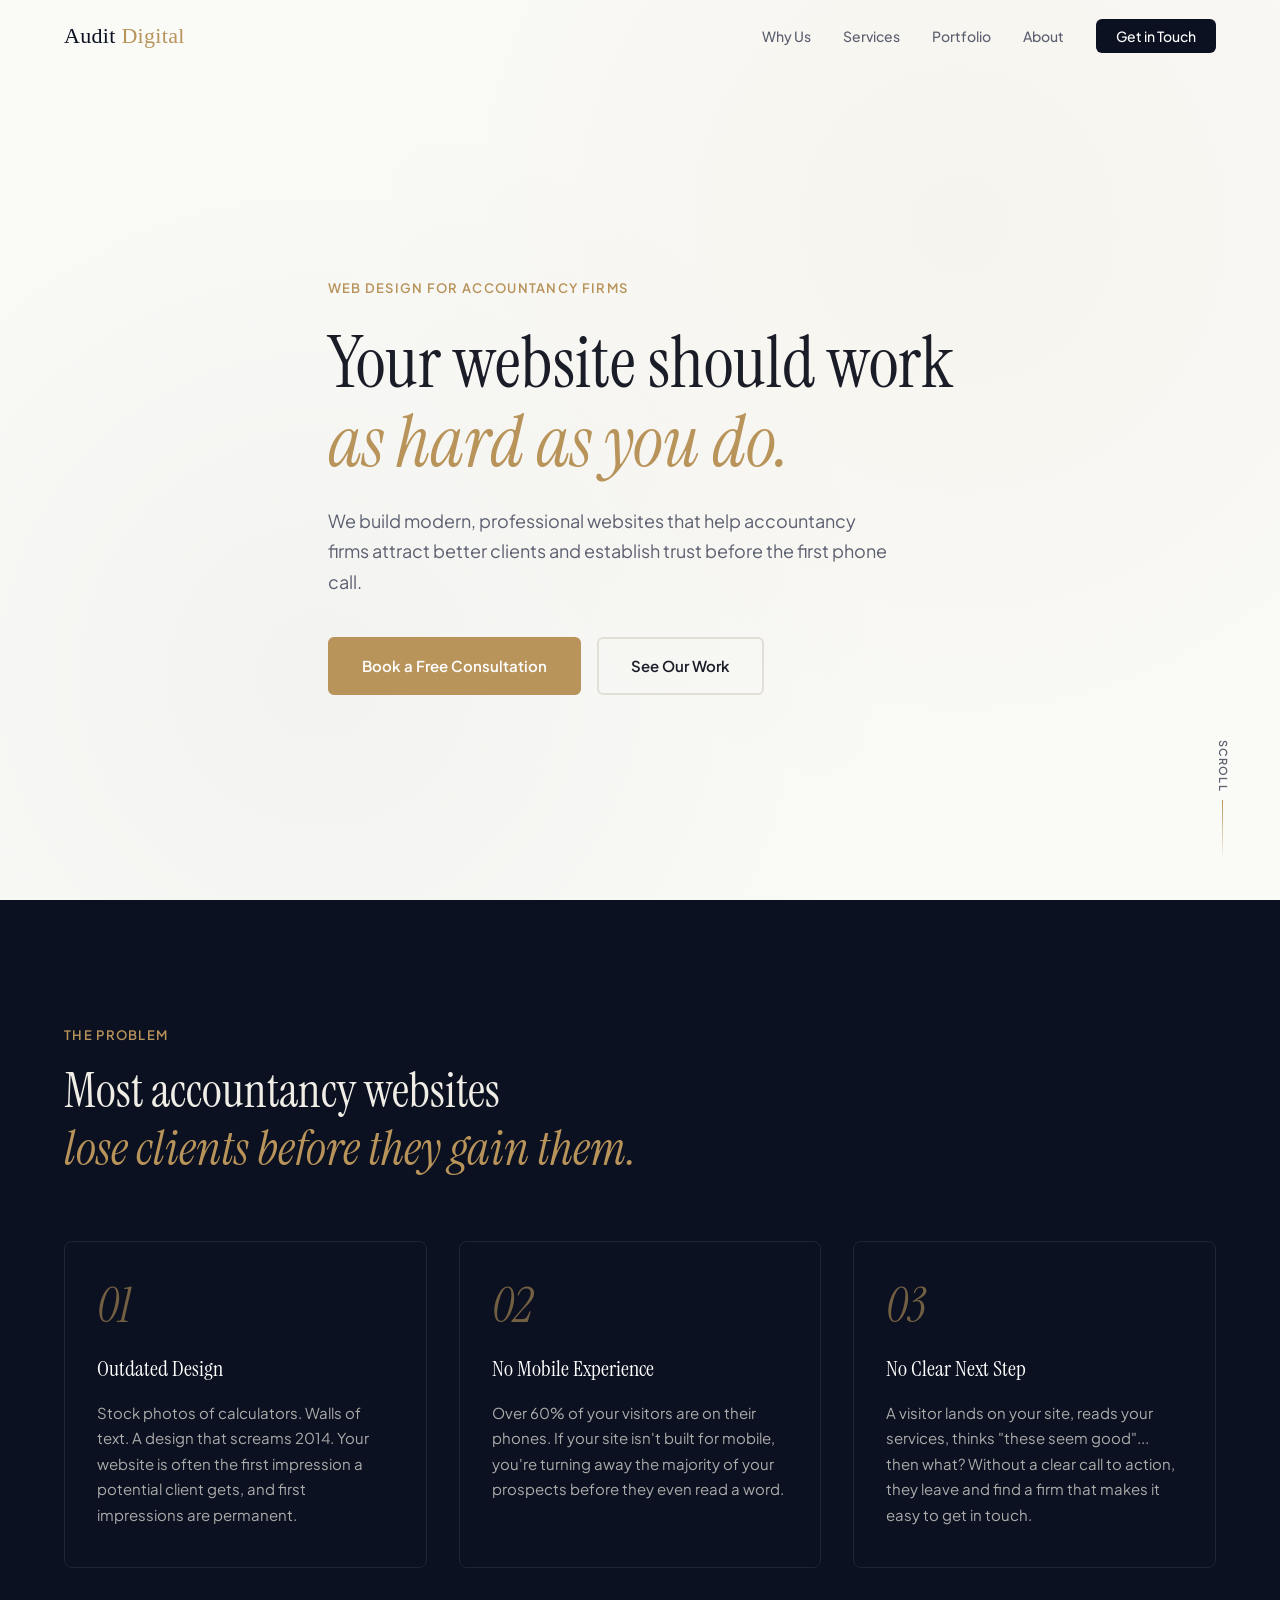
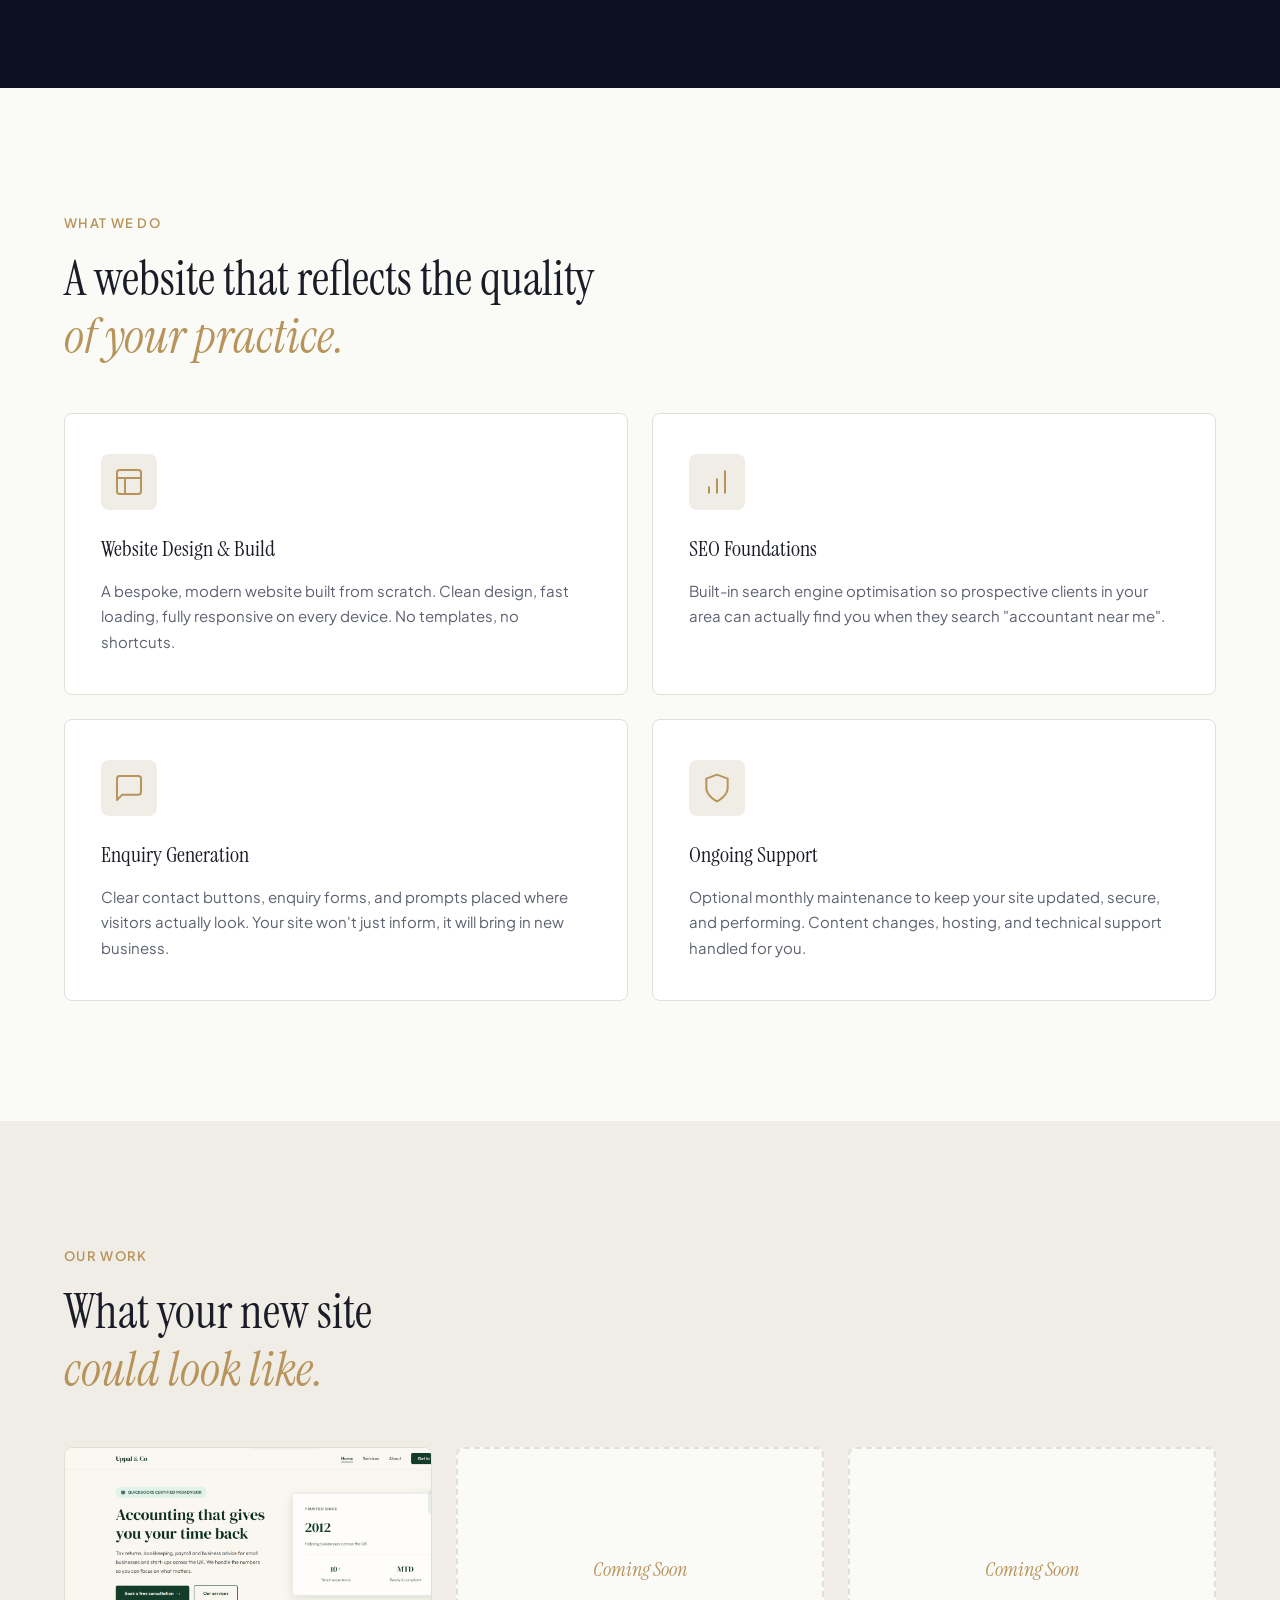
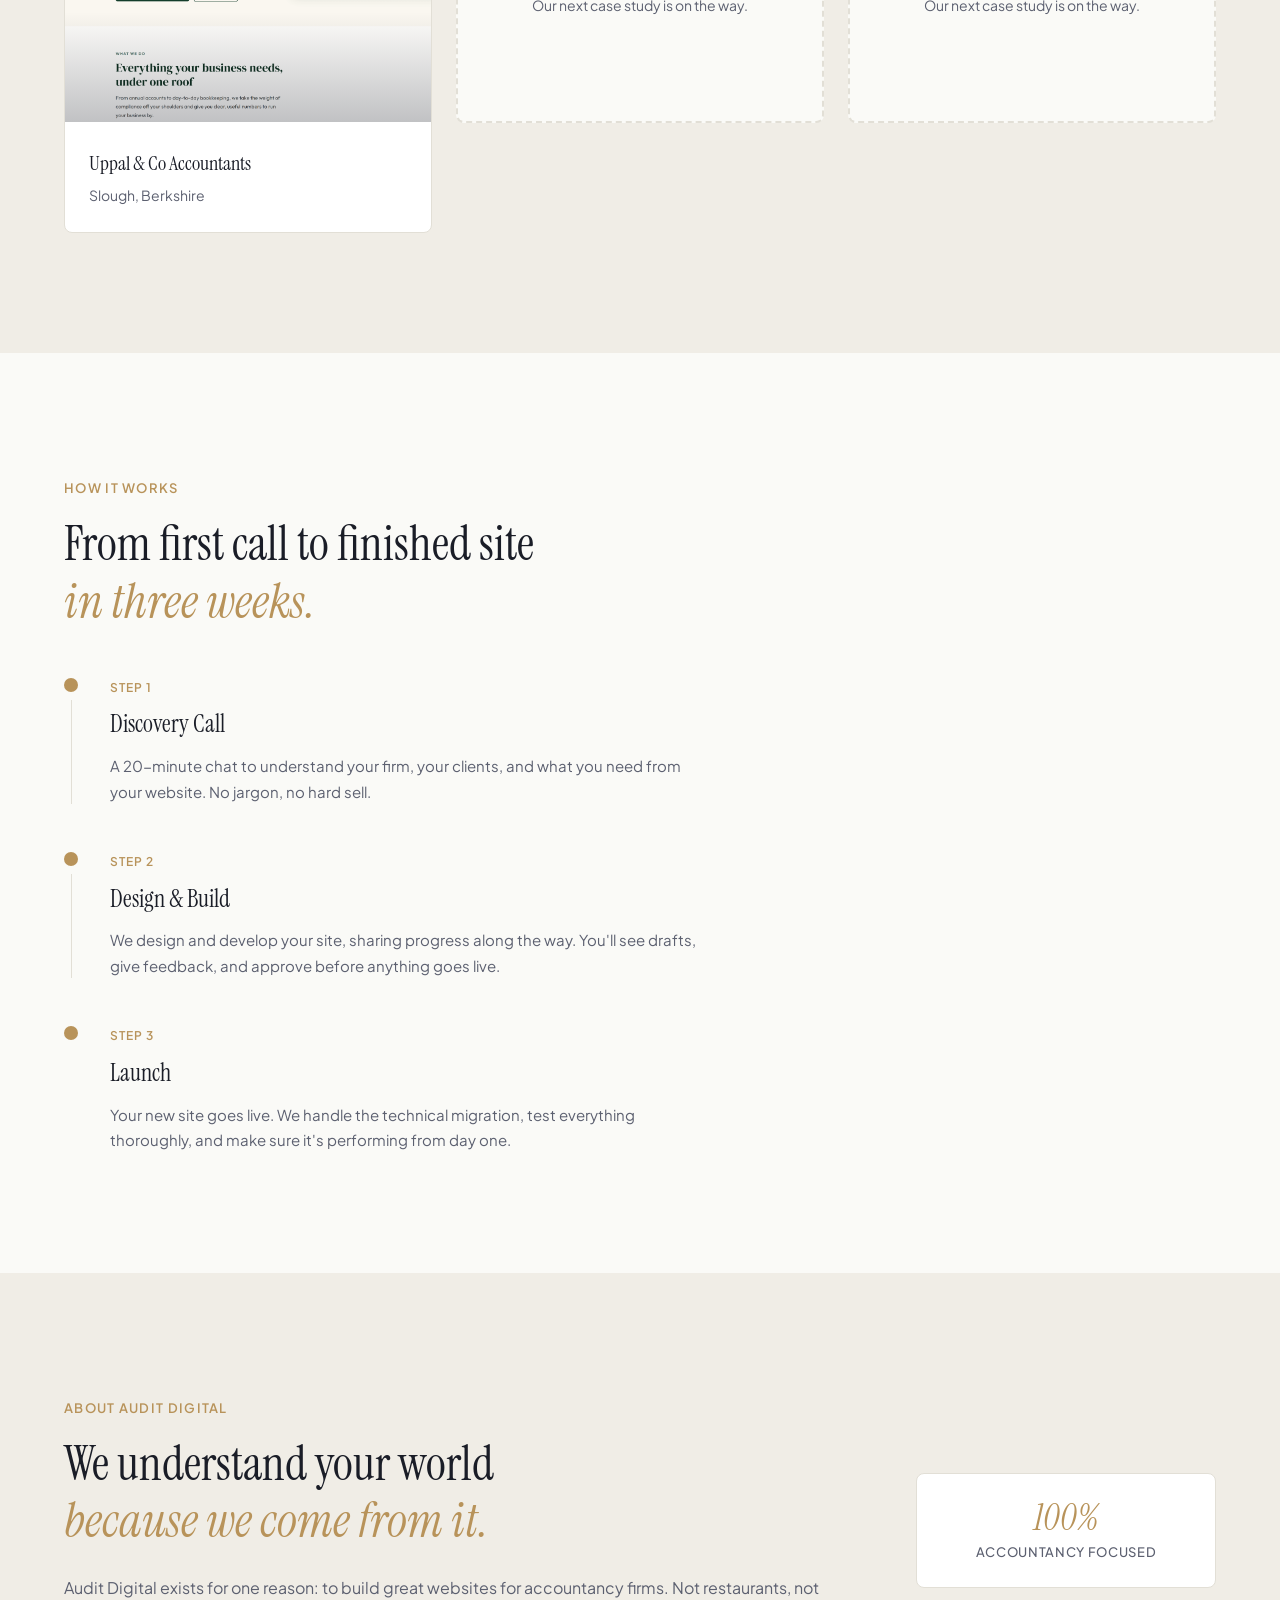
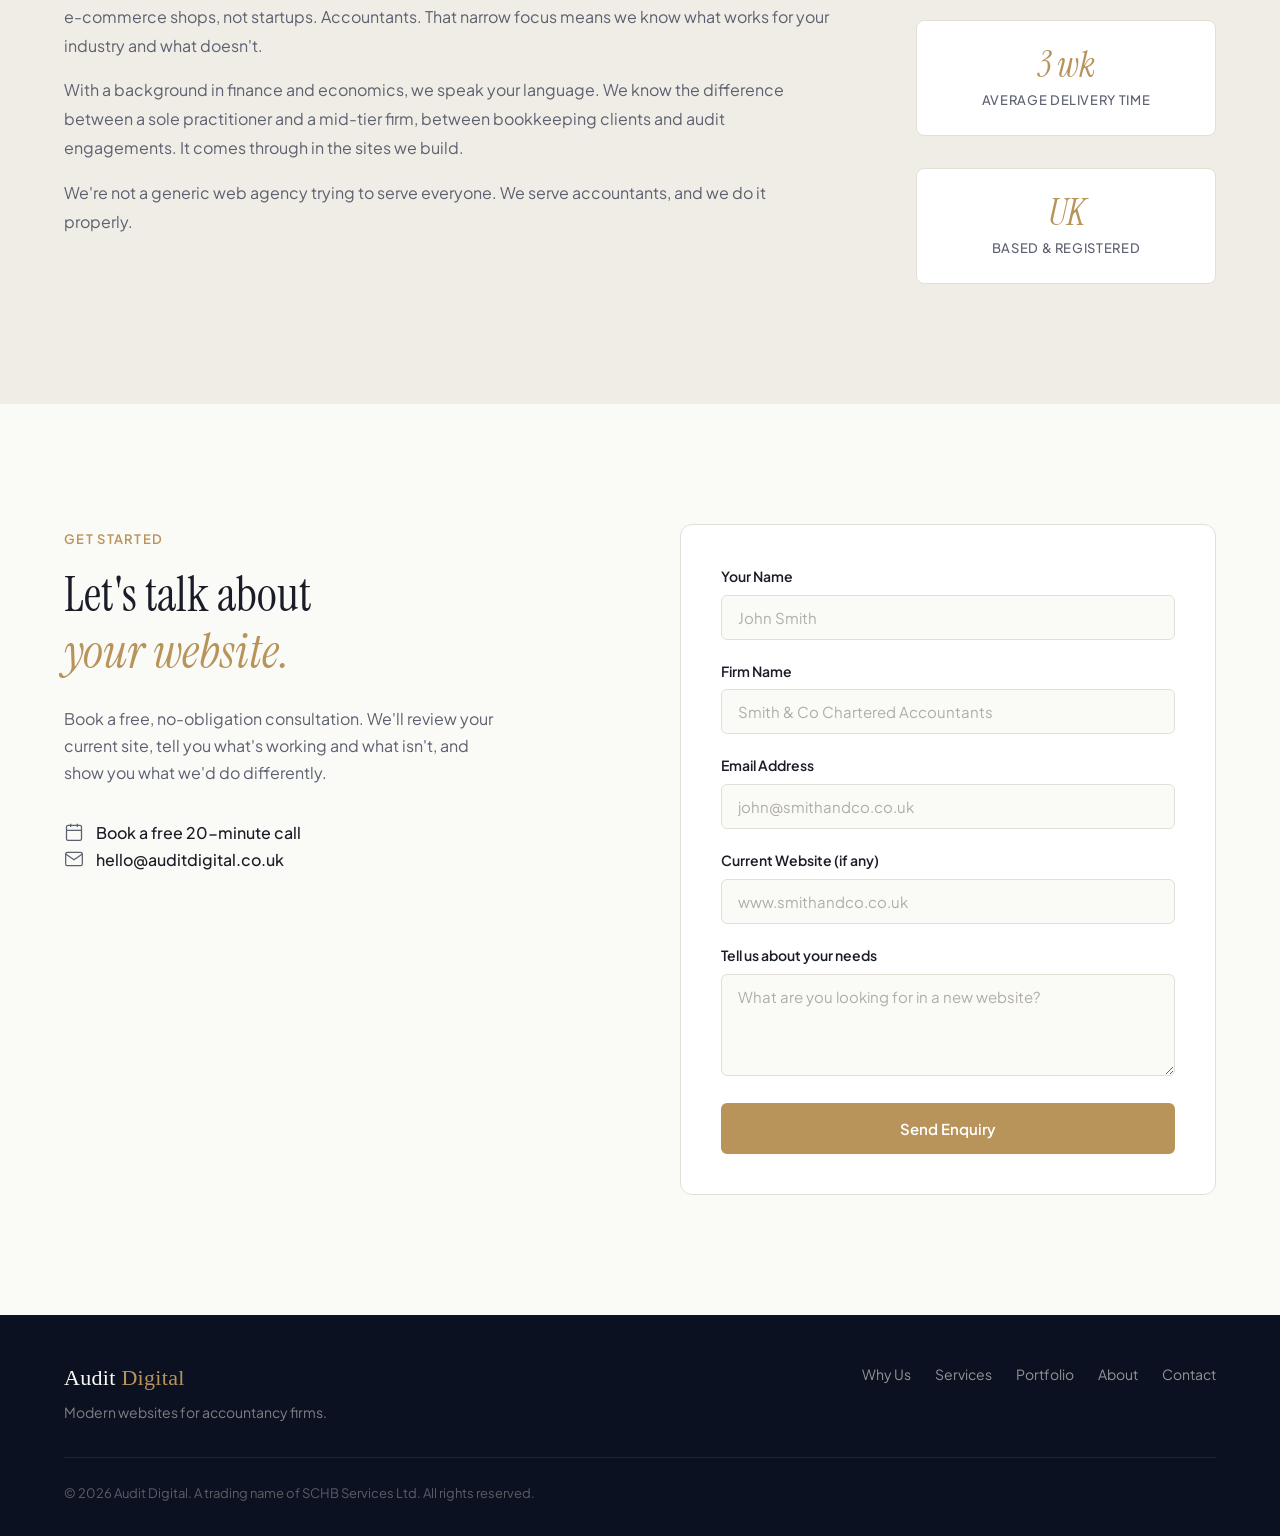
==== commit 601208db: "Accessibility fixes: keyboard nav, aria-expanded, form input" ====
--- a/index.html
+++ b/index.html
@@ -33,7 +33,7 @@
                 <li><a href="#about">About</a></li>
                 <li><a href="#contact" class="nav__cta">Get in Touch</a></li>
             </ul>
-            <button class="nav__mobile-toggle" id="navToggle" aria-label="Toggle navigation">
+            <button class="nav__mobile-toggle" id="navToggle" aria-label="Toggle navigation" aria-expanded="false">
                 <span></span>
                 <span></span>
                 <span></span>
@@ -295,7 +295,7 @@
                     </div>
                     <div class="form__group">
                         <label for="website">Current Website (if any)</label>
-                        <input type="url" id="website" name="website" placeholder="https://www.smithandco.co.uk">
+                        <input type="text" id="website" name="website" placeholder="www.smithandco.co.uk">
                     </div>
                     <div class="form__group">
                         <label for="message">Tell us about your needs</label>
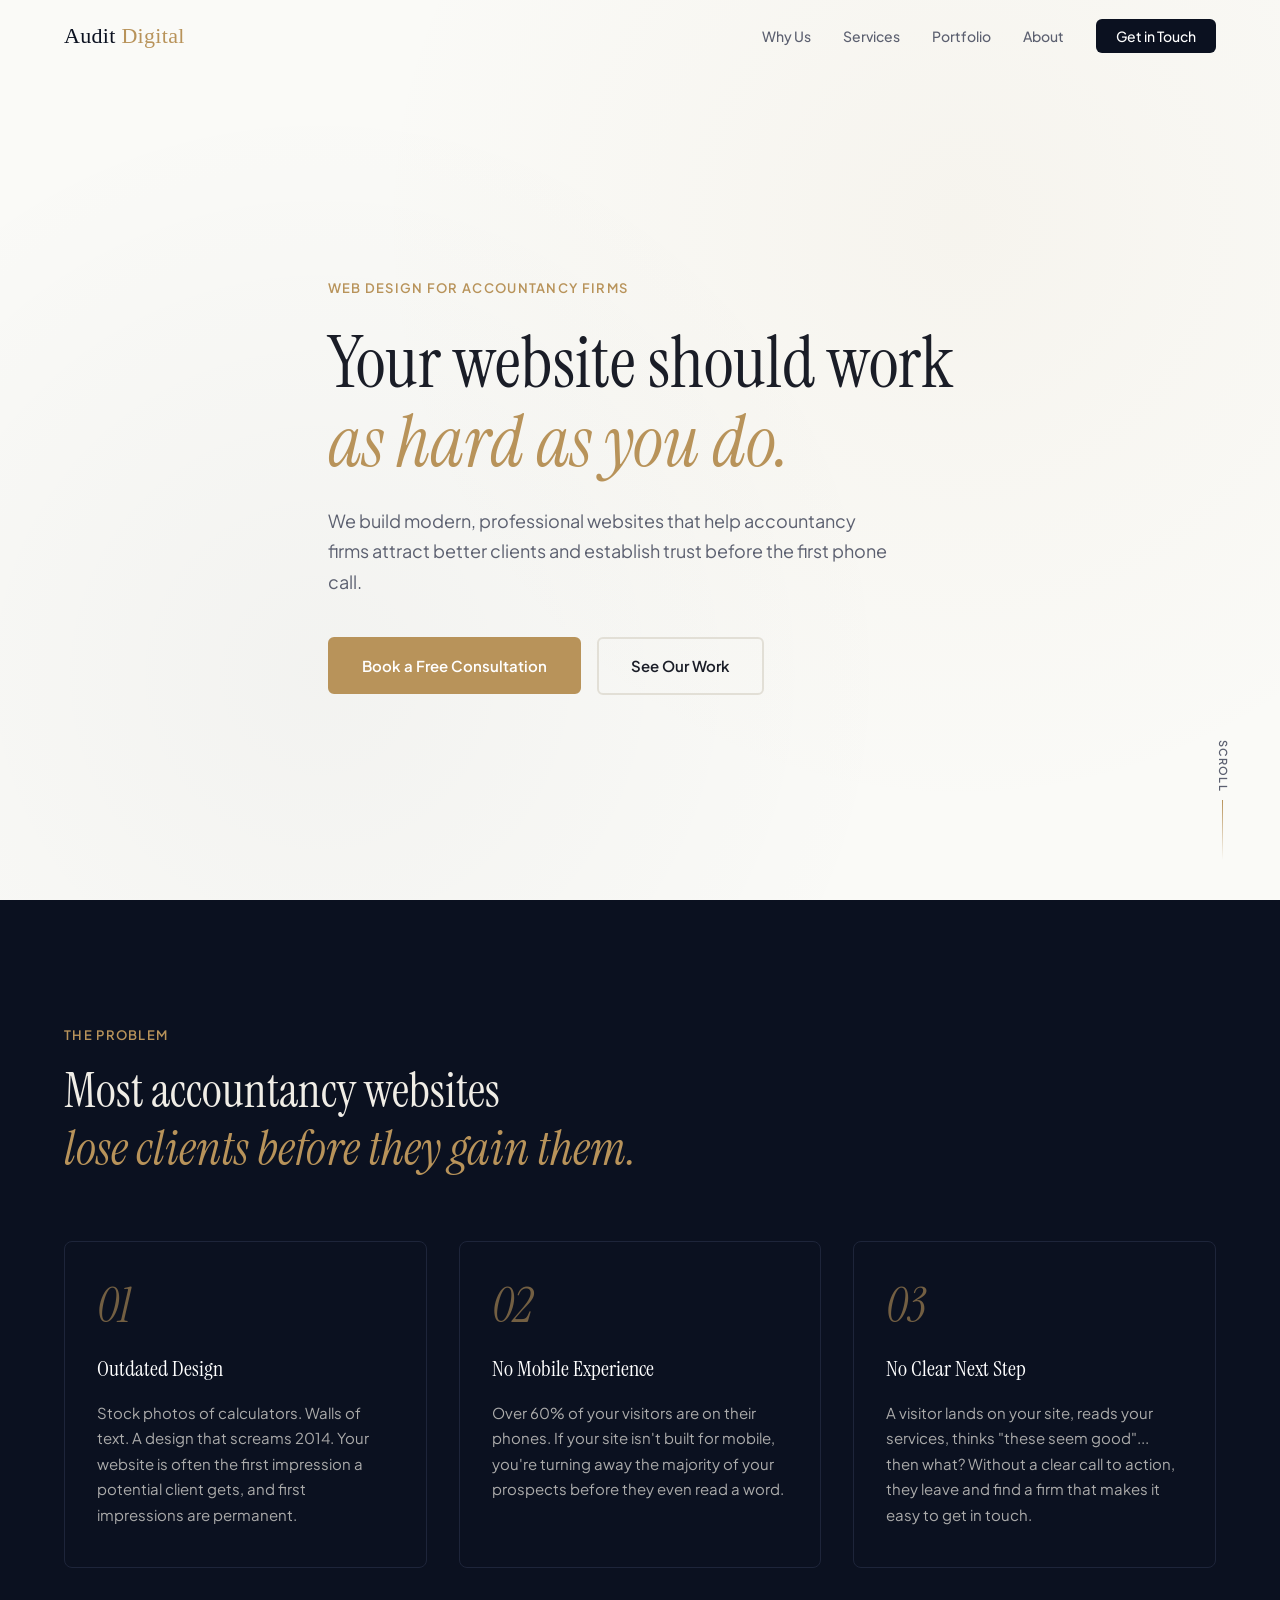
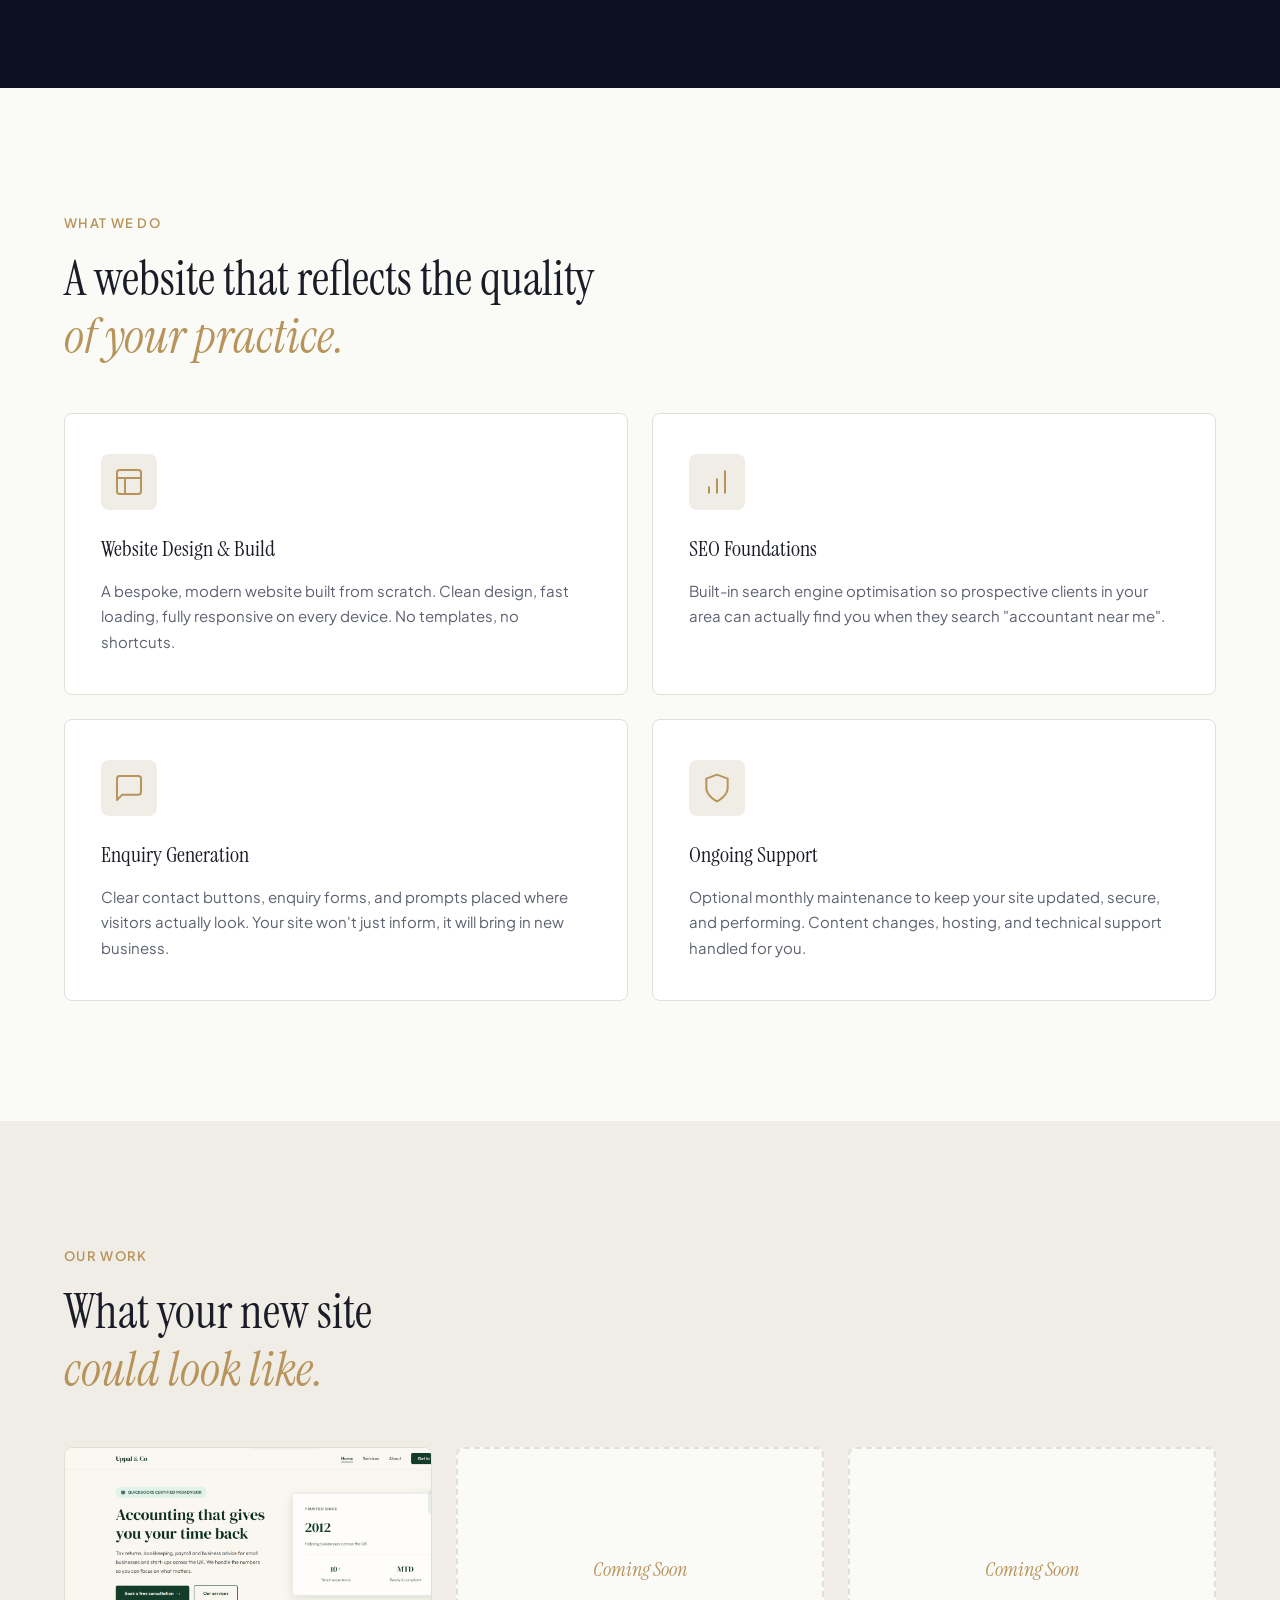
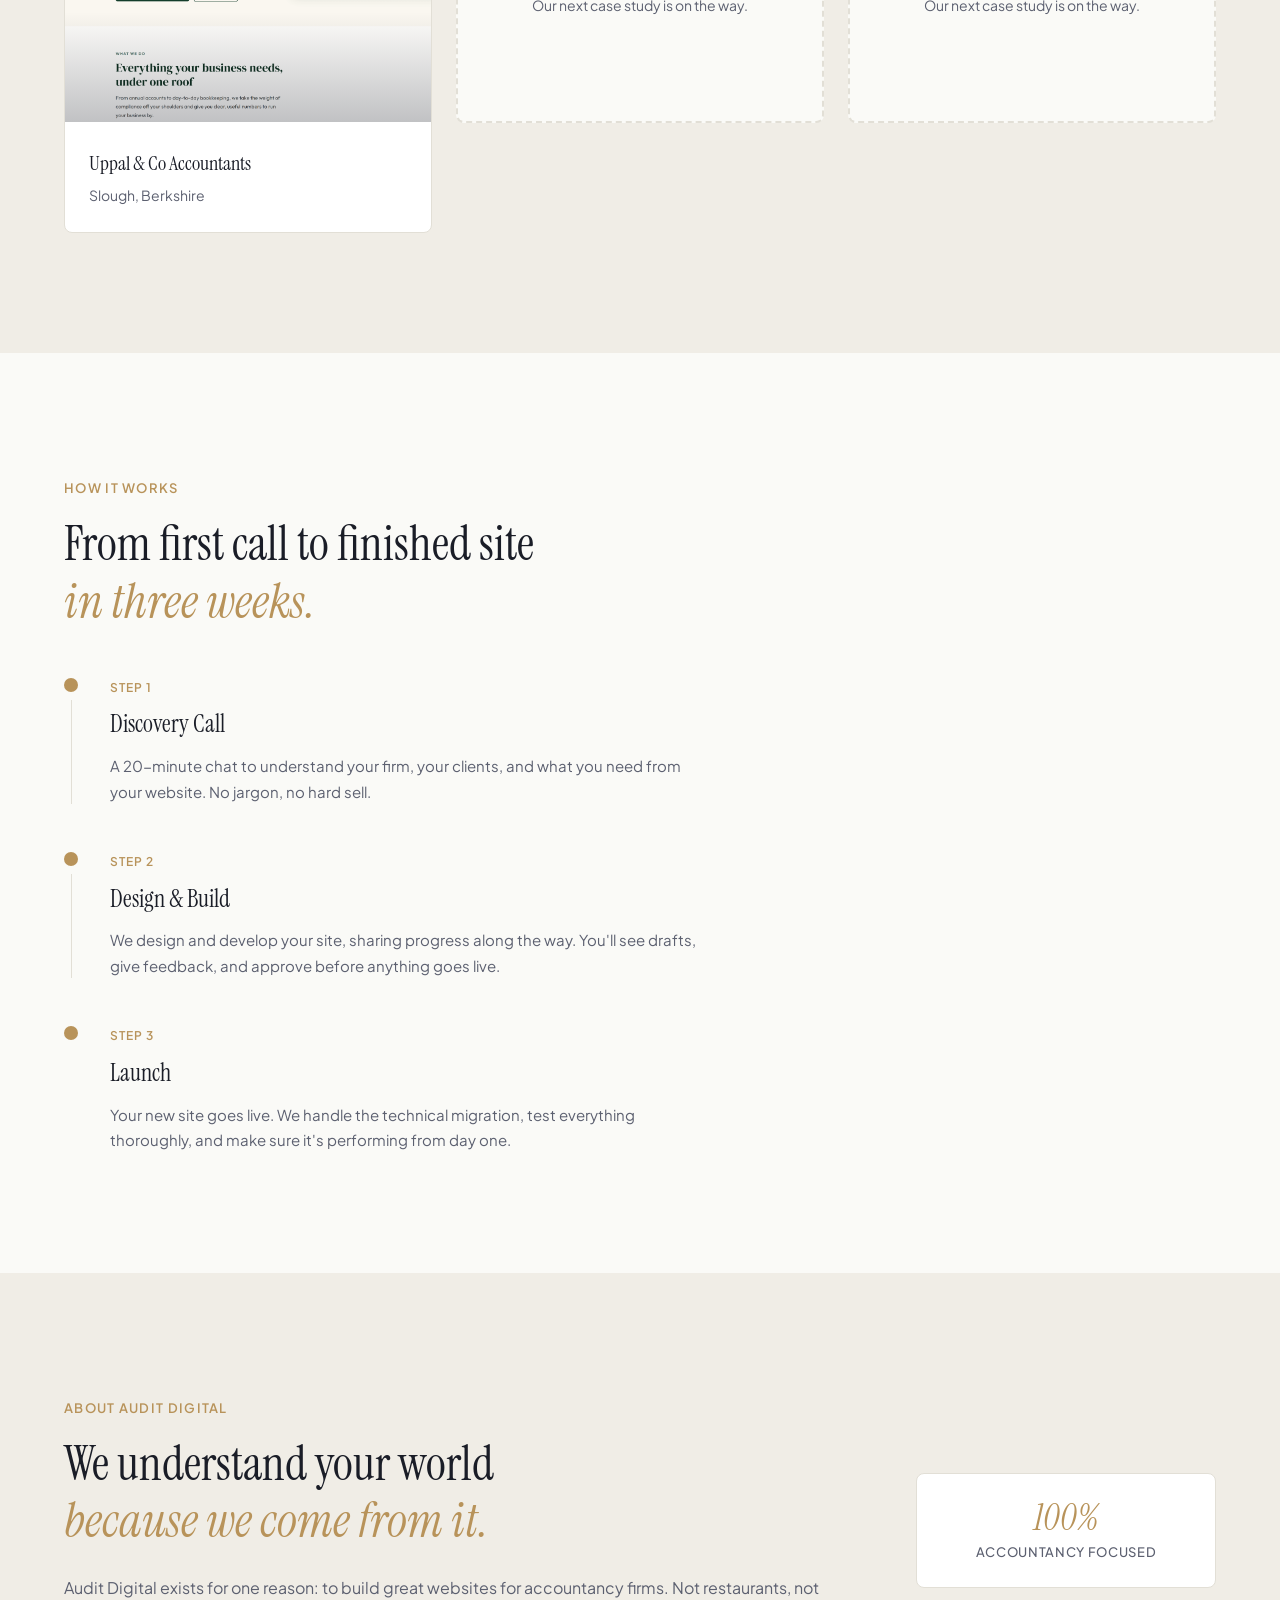
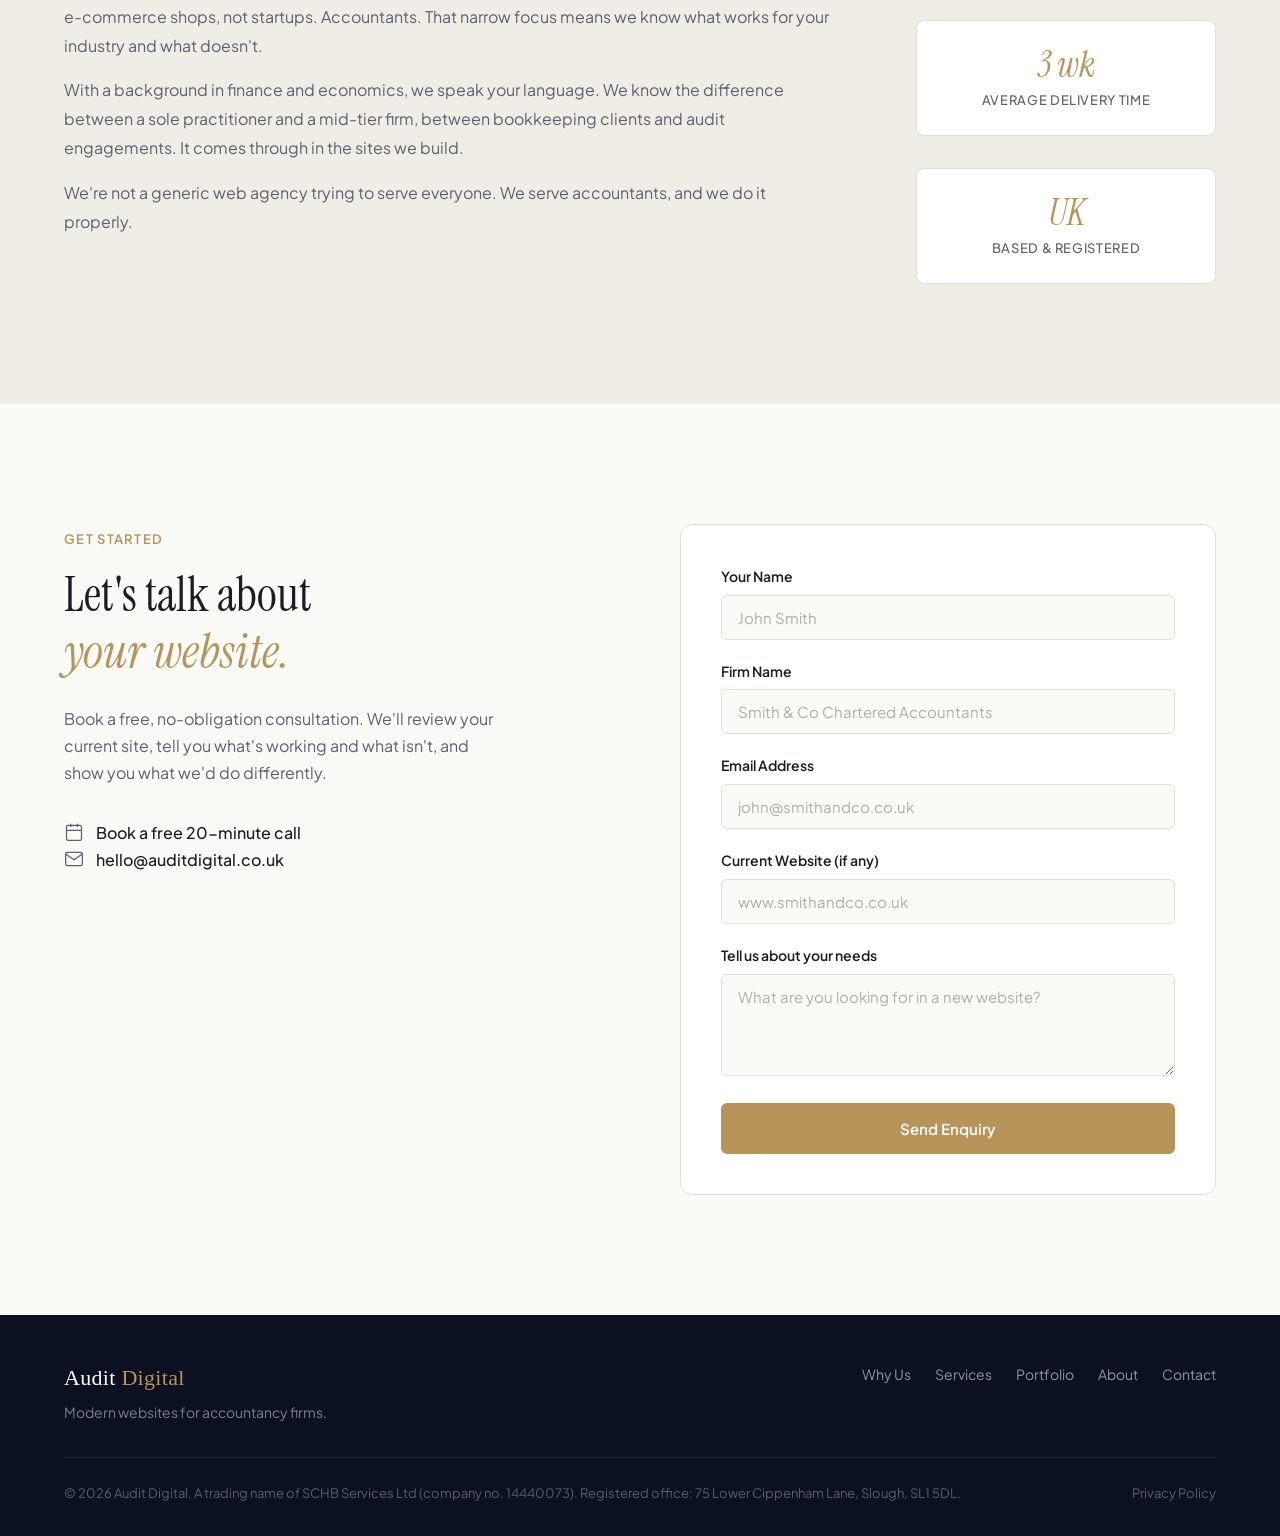
==== commit 4d4c4732: "Add company registration details to footer and privacy policy page and footer link" ====
--- a/index.html
+++ b/index.html
@@ -328,7 +328,8 @@
                 </div>
             </div>
             <div class="footer__bottom">
-                <p>&copy; 2026 Audit Digital. A trading name of SCHB Services Ltd. All rights reserved.</p>
+                <p>&copy; 2026 Audit Digital. A trading name of SCHB Services Ltd (company no. 14440073). Registered office: 75 Lower Cippenham Lane, Slough, SL1 5DL.</p>
+                <a href="/privacy.html" class="footer__privacy">Privacy Policy</a>
             </div>
         </div>
     </footer>
--- a/css/styles.css
+++ b/css/styles.css
@@ -1092,11 +1092,72 @@
 
 .footer__bottom {
     padding-top: 24px;
+    display: flex;
+    justify-content: space-between;
+    align-items: baseline;
 }
 
 .footer__bottom p {
     font-size: 13px;
     color: rgba(240, 237, 230, 0.35);
+}
+
+.footer__privacy {
+    font-size: 13px;
+    color: rgba(240, 237, 230, 0.35);
+    transition: color 0.2s;
+    flex-shrink: 0;
+}
+
+.footer__privacy:hover {
+    color: var(--color-accent);
+}
+
+/* ============================================
+   Legal Pages
+   ============================================ */
+.legal {
+    padding: 140px 0 80px;
+}
+
+.legal__title {
+    font-family: var(--font-heading);
+    font-size: clamp(2rem, 4vw, 3rem);
+    font-weight: 400;
+    color: var(--color-text);
+    margin-bottom: 8px;
+}
+
+.legal__updated {
+    font-size: 14px;
+    color: var(--color-text-muted);
+    margin-bottom: 48px;
+}
+
+.legal h2 {
+    font-family: var(--font-heading);
+    font-size: 22px;
+    font-weight: 400;
+    color: var(--color-text);
+    margin-top: 40px;
+    margin-bottom: 12px;
+}
+
+.legal h3 {
+    font-family: var(--font-body);
+    font-size: 16px;
+    font-weight: 600;
+    color: var(--color-text);
+    margin-top: 24px;
+    margin-bottom: 8px;
+}
+
+.legal p {
+    font-size: 16px;
+    color: var(--color-text-muted);
+    line-height: 1.8;
+    max-width: 720px;
+    margin-bottom: 12px;
 }
 
 /* ============================================
@@ -1183,6 +1244,11 @@
     .footer__links {
         flex-wrap: wrap;
         gap: 16px;
+    }
+
+    .footer__bottom {
+        flex-direction: column;
+        gap: 8px;
     }
 }
 
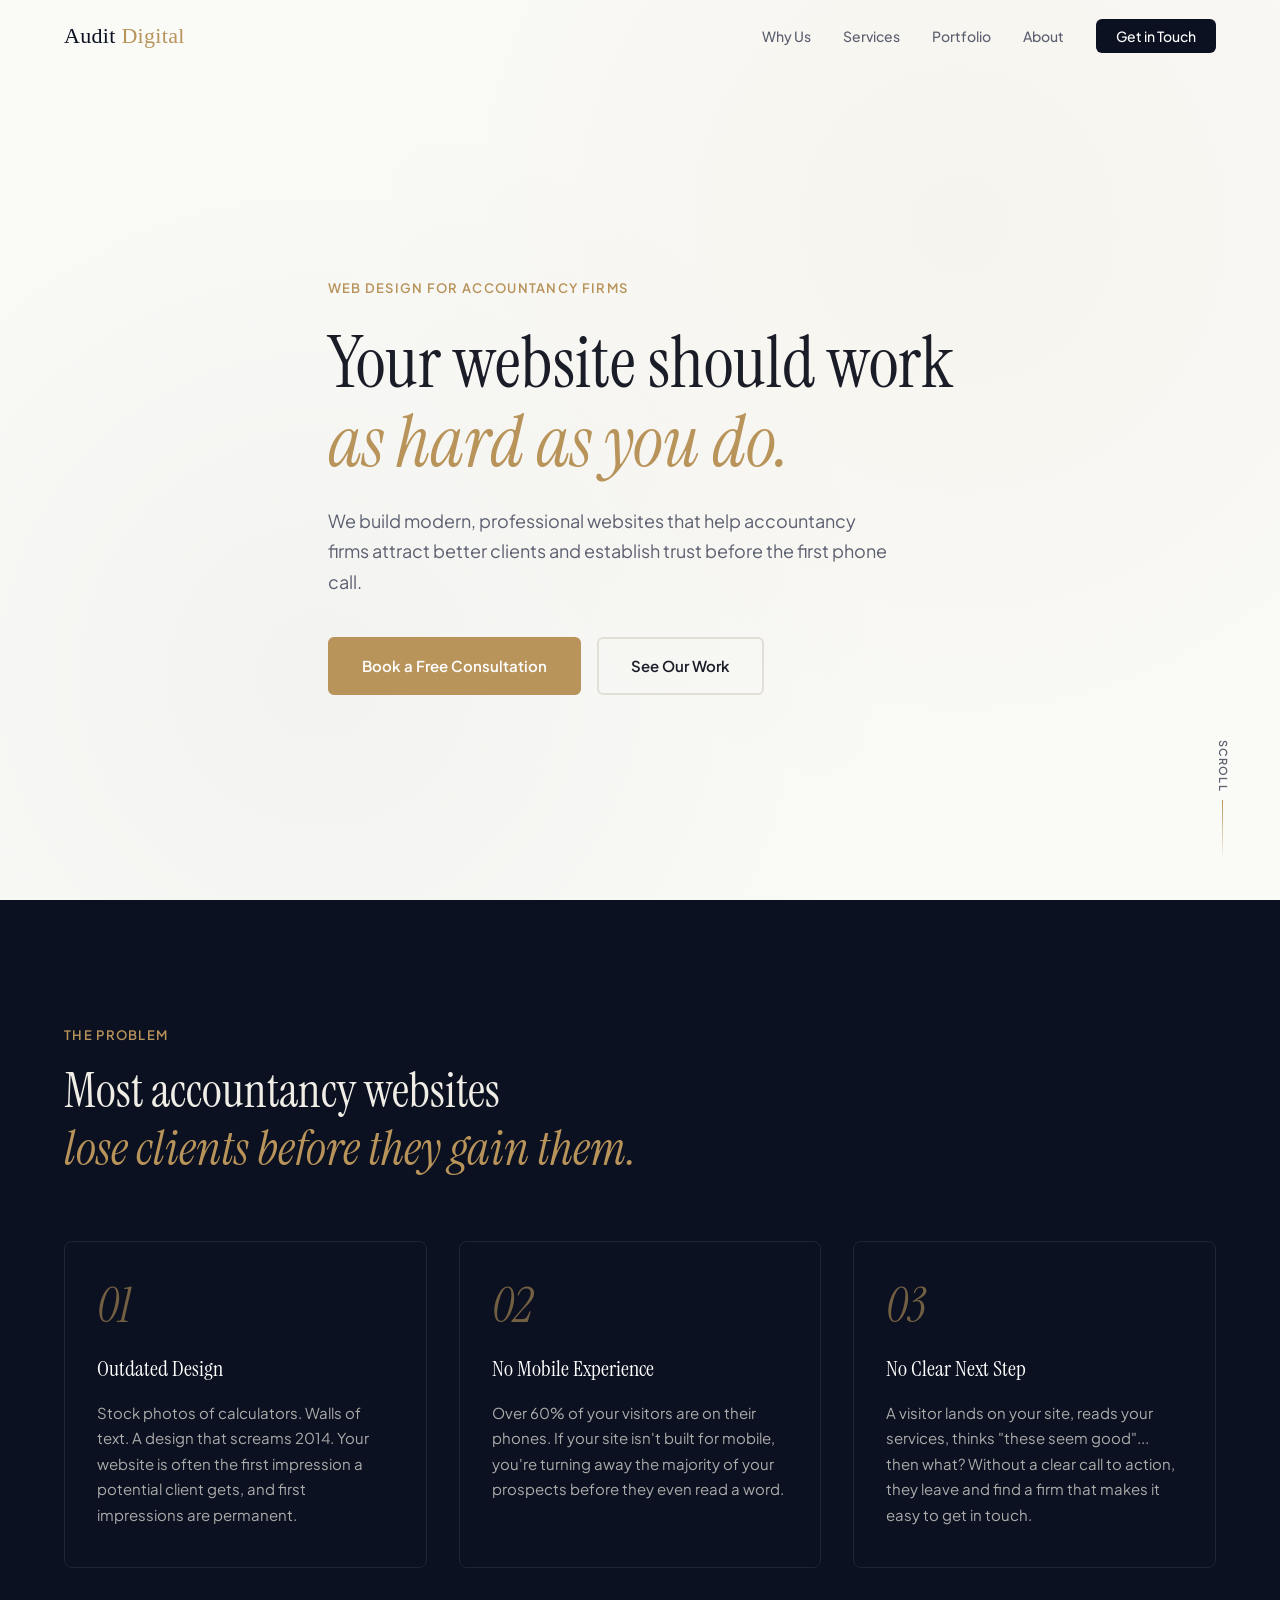
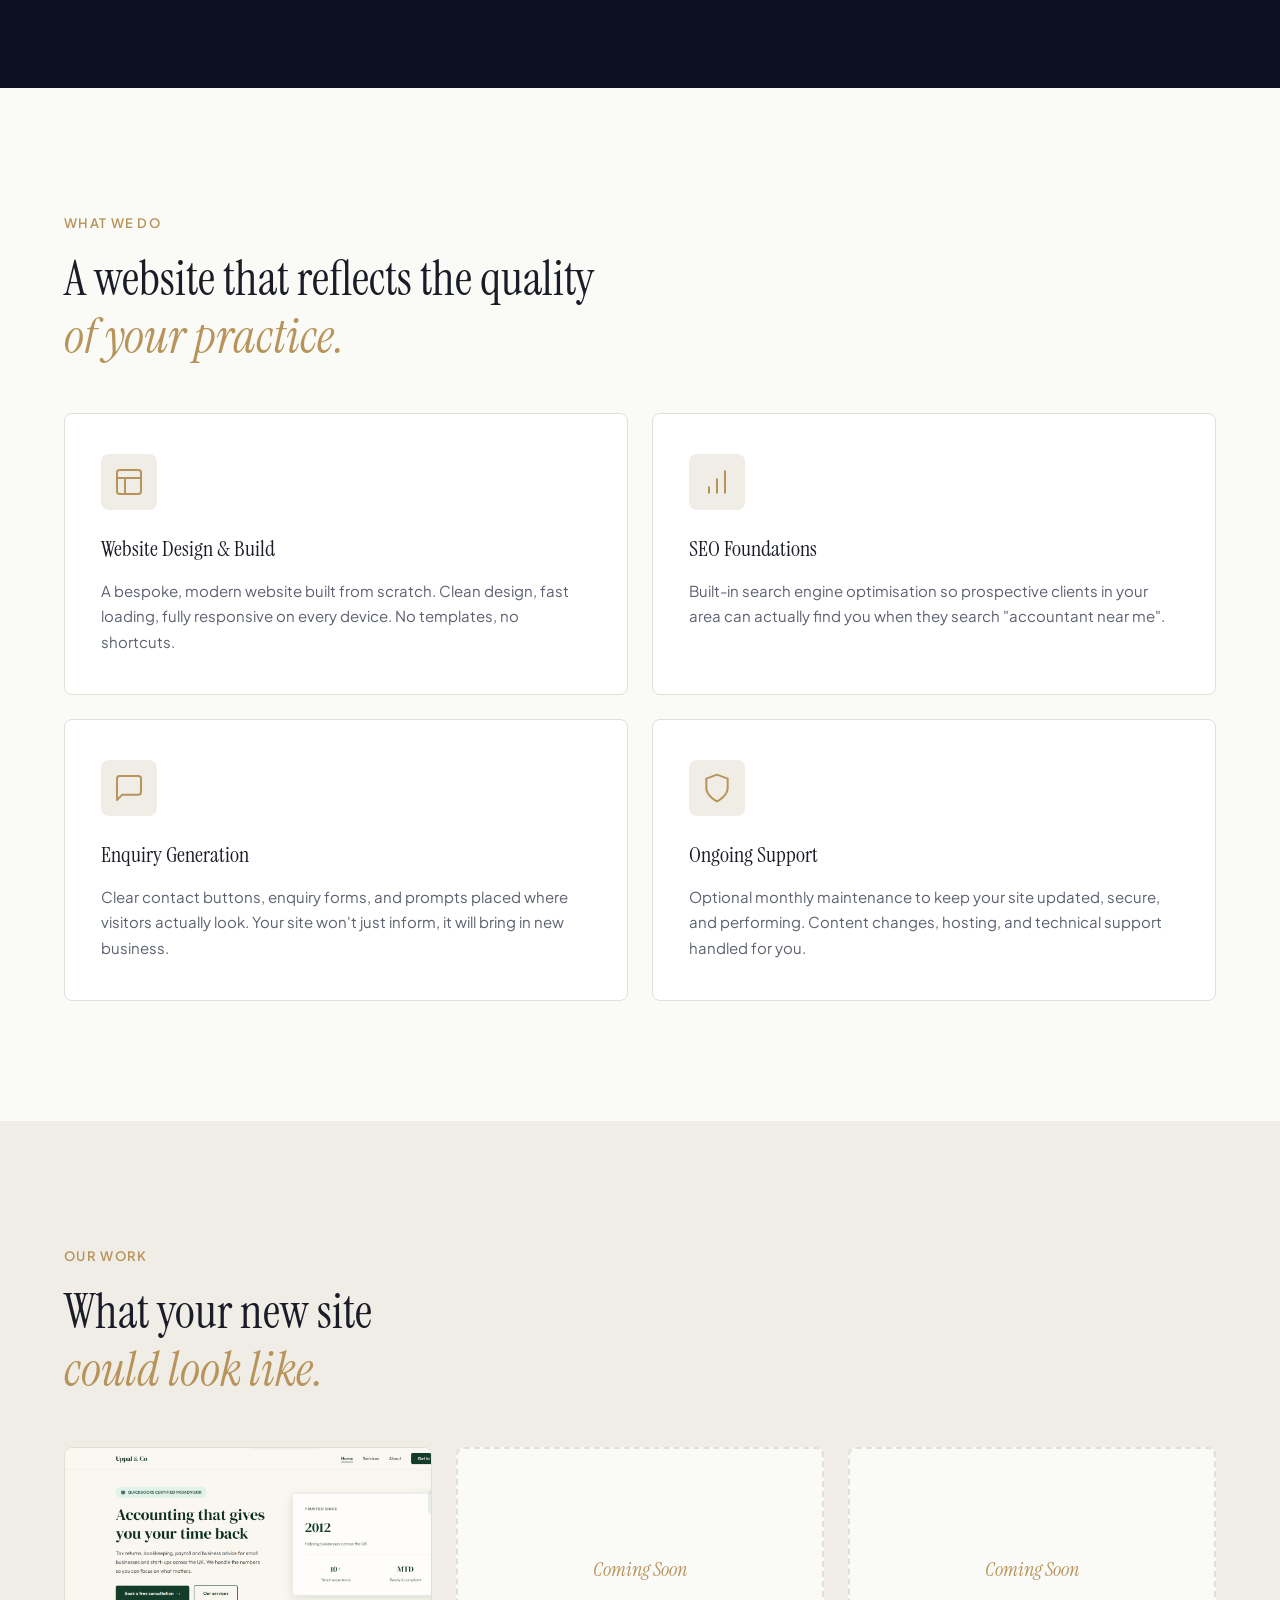
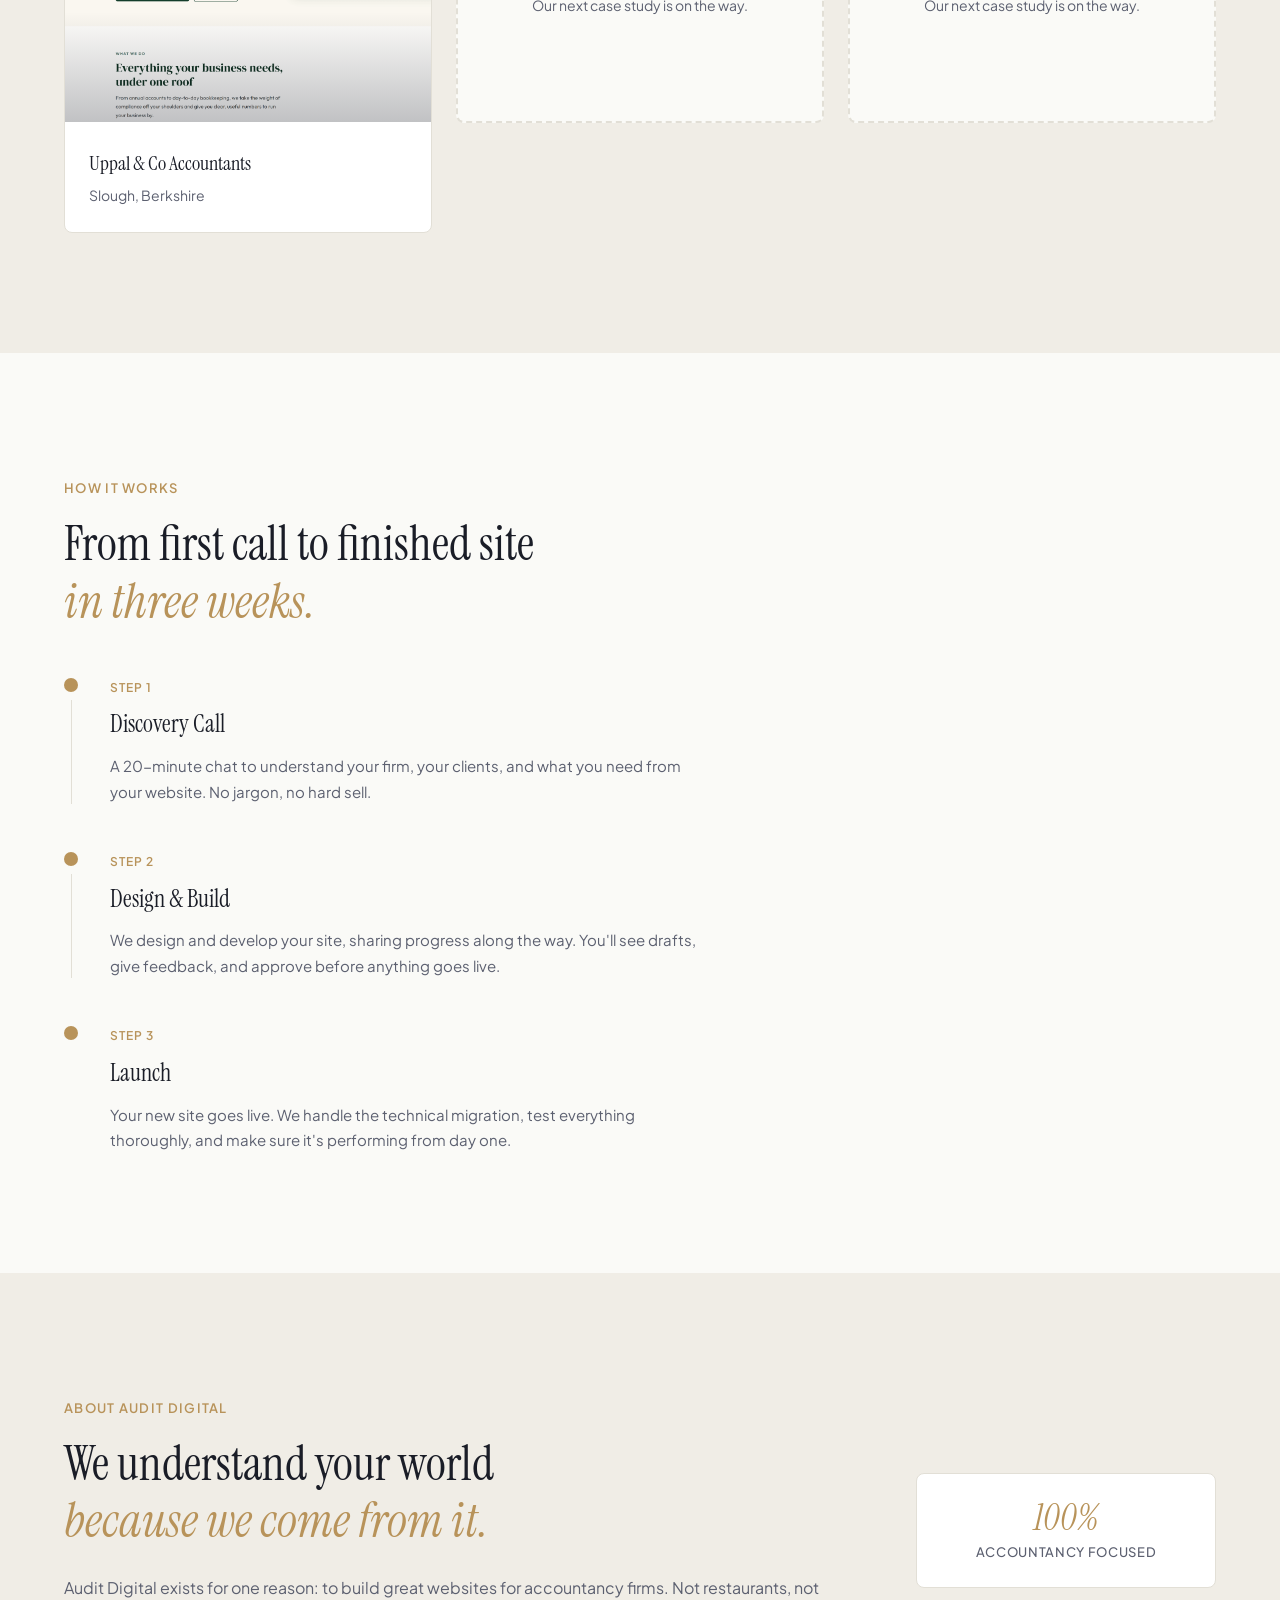
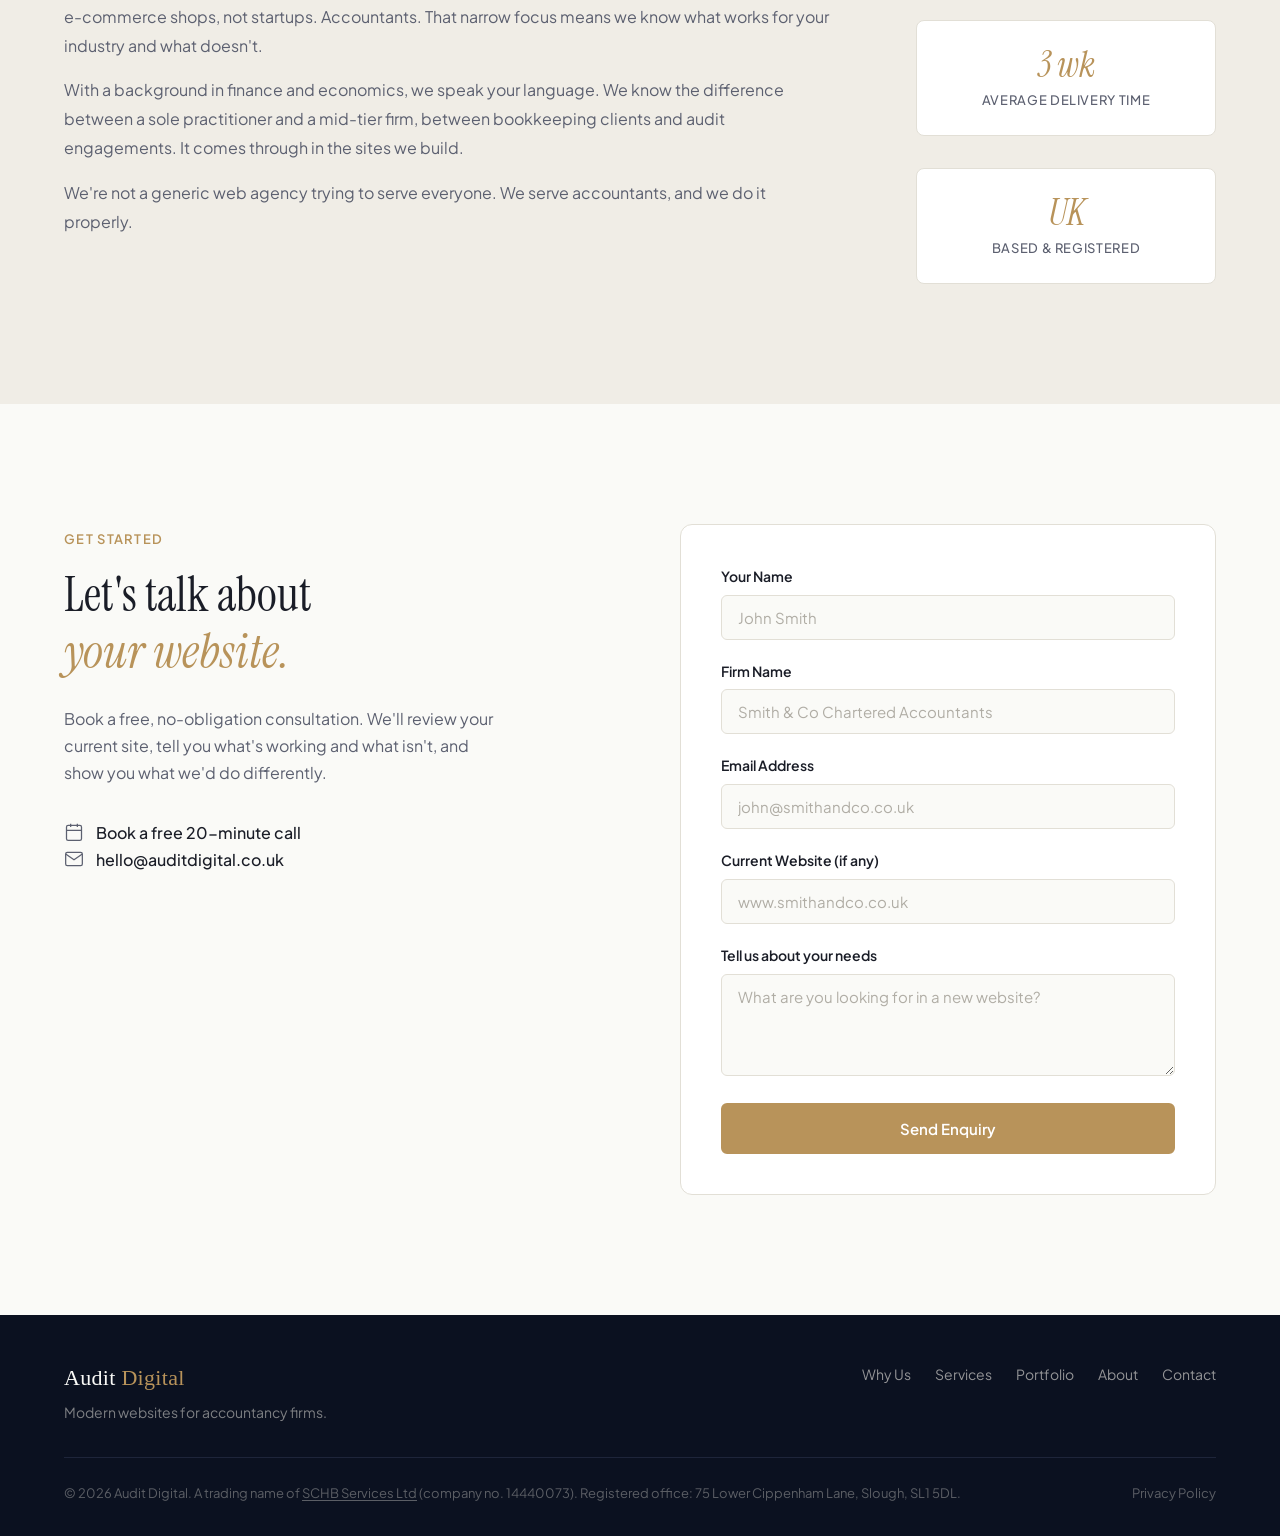
==== commit a023938a: "Companies House link, portfolio template system" ====
--- a/index.html
+++ b/index.html
@@ -159,6 +159,11 @@
             <span class="section-label">Our Work</span>
             <h2 class="section-title">What your new site<br><em>could look like.</em></h2>
             <div class="portfolio__grid">
+
+                <!-- PORTFOLIO CARD TEMPLATE — copy this block for each new firm
+                     Change: 'SLUG' in onclick, img src, alt text, firm name, location
+                     Then add matching entry to compareData in js/main.js -->
+
                 <div class="portfolio__item portfolio__item--live" onclick="openComparison('uppal')" role="button" tabindex="0">
                     <div class="portfolio__img-wrap">
                         <img src="assets/comparisons/uppal-new.png" alt="Uppal & Co Accountants website redesign" class="portfolio__img">
@@ -168,6 +173,9 @@
                         <p>Slough, Berkshire</p>
                     </div>
                 </div>
+
+                <!-- END CARD — copy above block, paste here, update values, delete one placeholder -->
+
                 <div class="portfolio__item portfolio__item--placeholder">
                     <div class="portfolio__placeholder-inner">
                         <span>Coming Soon</span>
@@ -328,7 +336,7 @@
                 </div>
             </div>
             <div class="footer__bottom">
-                <p>&copy; 2026 Audit Digital. A trading name of SCHB Services Ltd (company no. 14440073). Registered office: 75 Lower Cippenham Lane, Slough, SL1 5DL.</p>
+                <p>&copy; 2026 Audit Digital. A trading name of <a href="https://find-and-update.company-information.service.gov.uk/company/14440073" target="_blank" rel="noopener" class="footer__company-link">SCHB Services Ltd</a> (company no. 14440073). Registered office: 75 Lower Cippenham Lane, Slough, SL1 5DL.</p>
                 <a href="/privacy.html" class="footer__privacy">Privacy Policy</a>
             </div>
         </div>
--- a/css/styles.css
+++ b/css/styles.css
@@ -1113,6 +1113,17 @@
     color: var(--color-accent);
 }
 
+.footer__company-link {
+    color: rgba(240, 237, 230, 0.35);
+    text-decoration: underline;
+    text-underline-offset: 2px;
+    transition: color 0.2s;
+}
+
+.footer__company-link:hover {
+    color: var(--color-accent);
+}
+
 /* ============================================
    Legal Pages
    ============================================ */
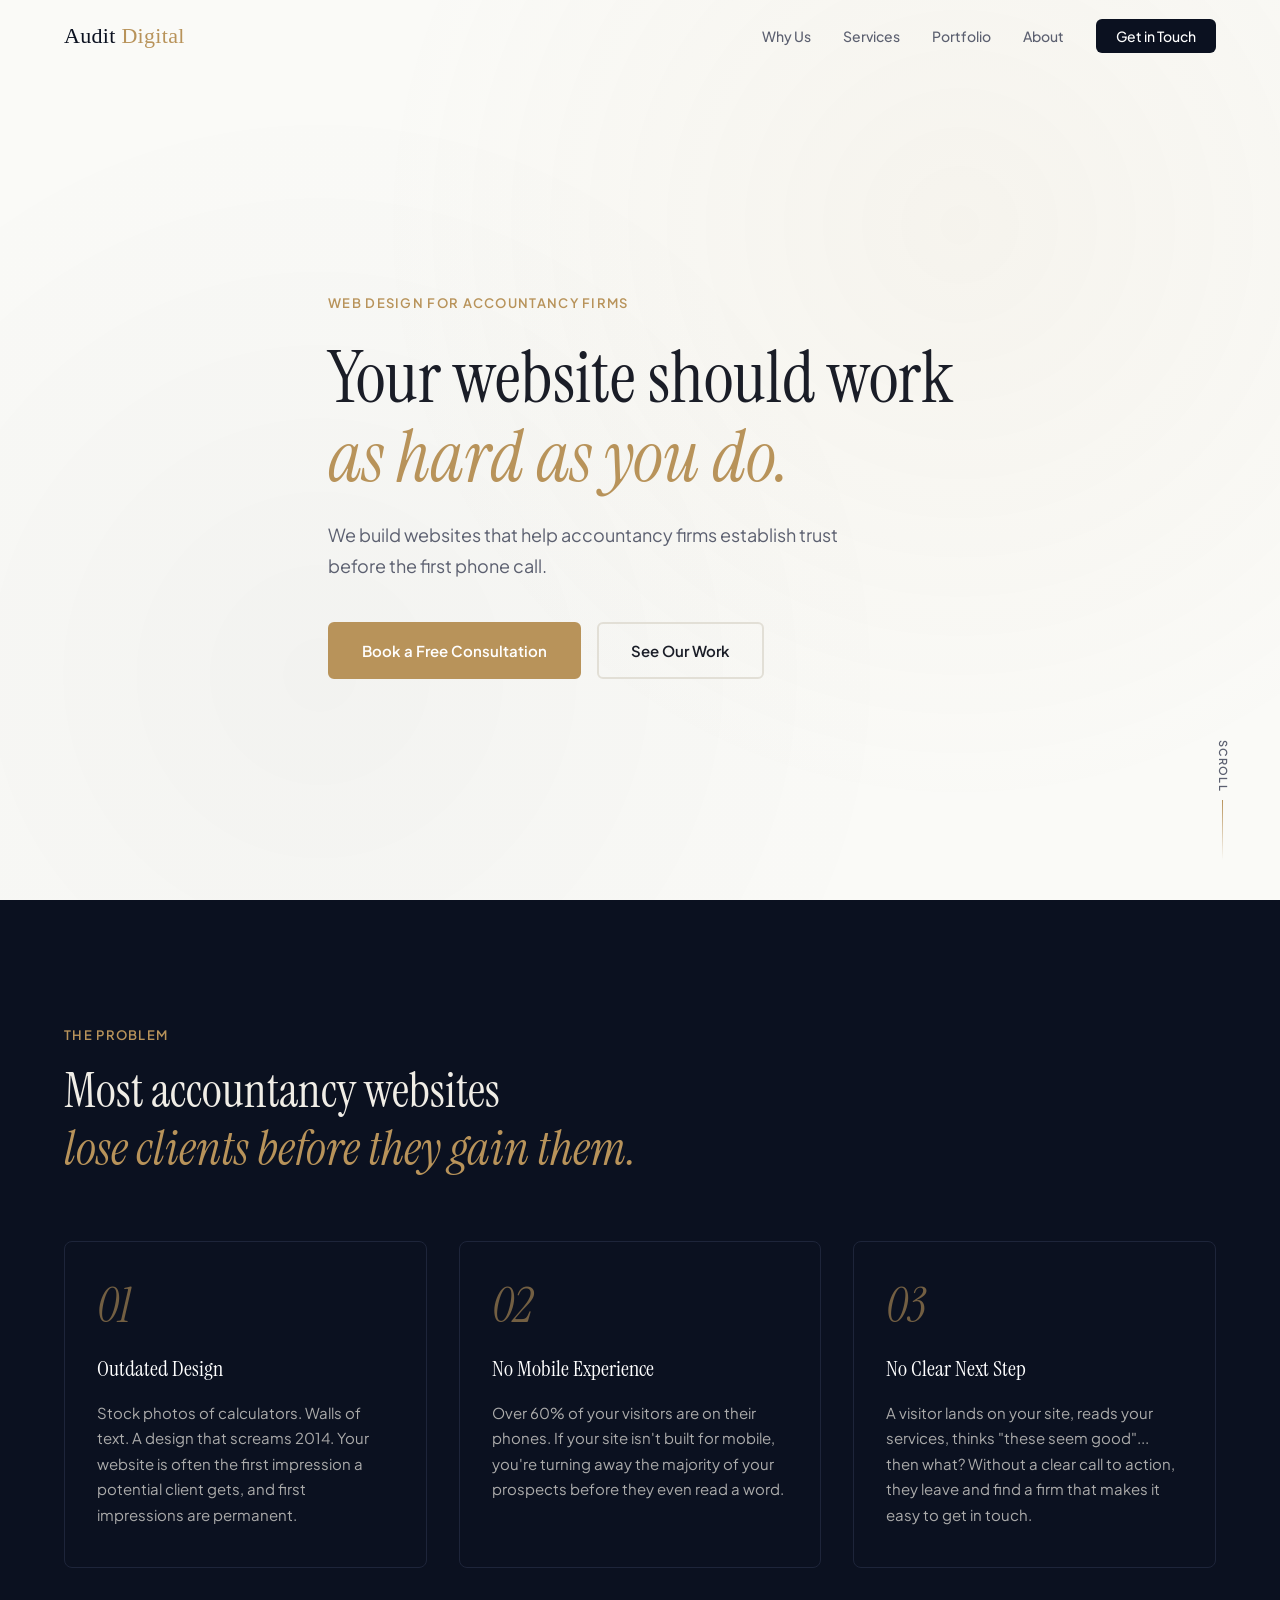
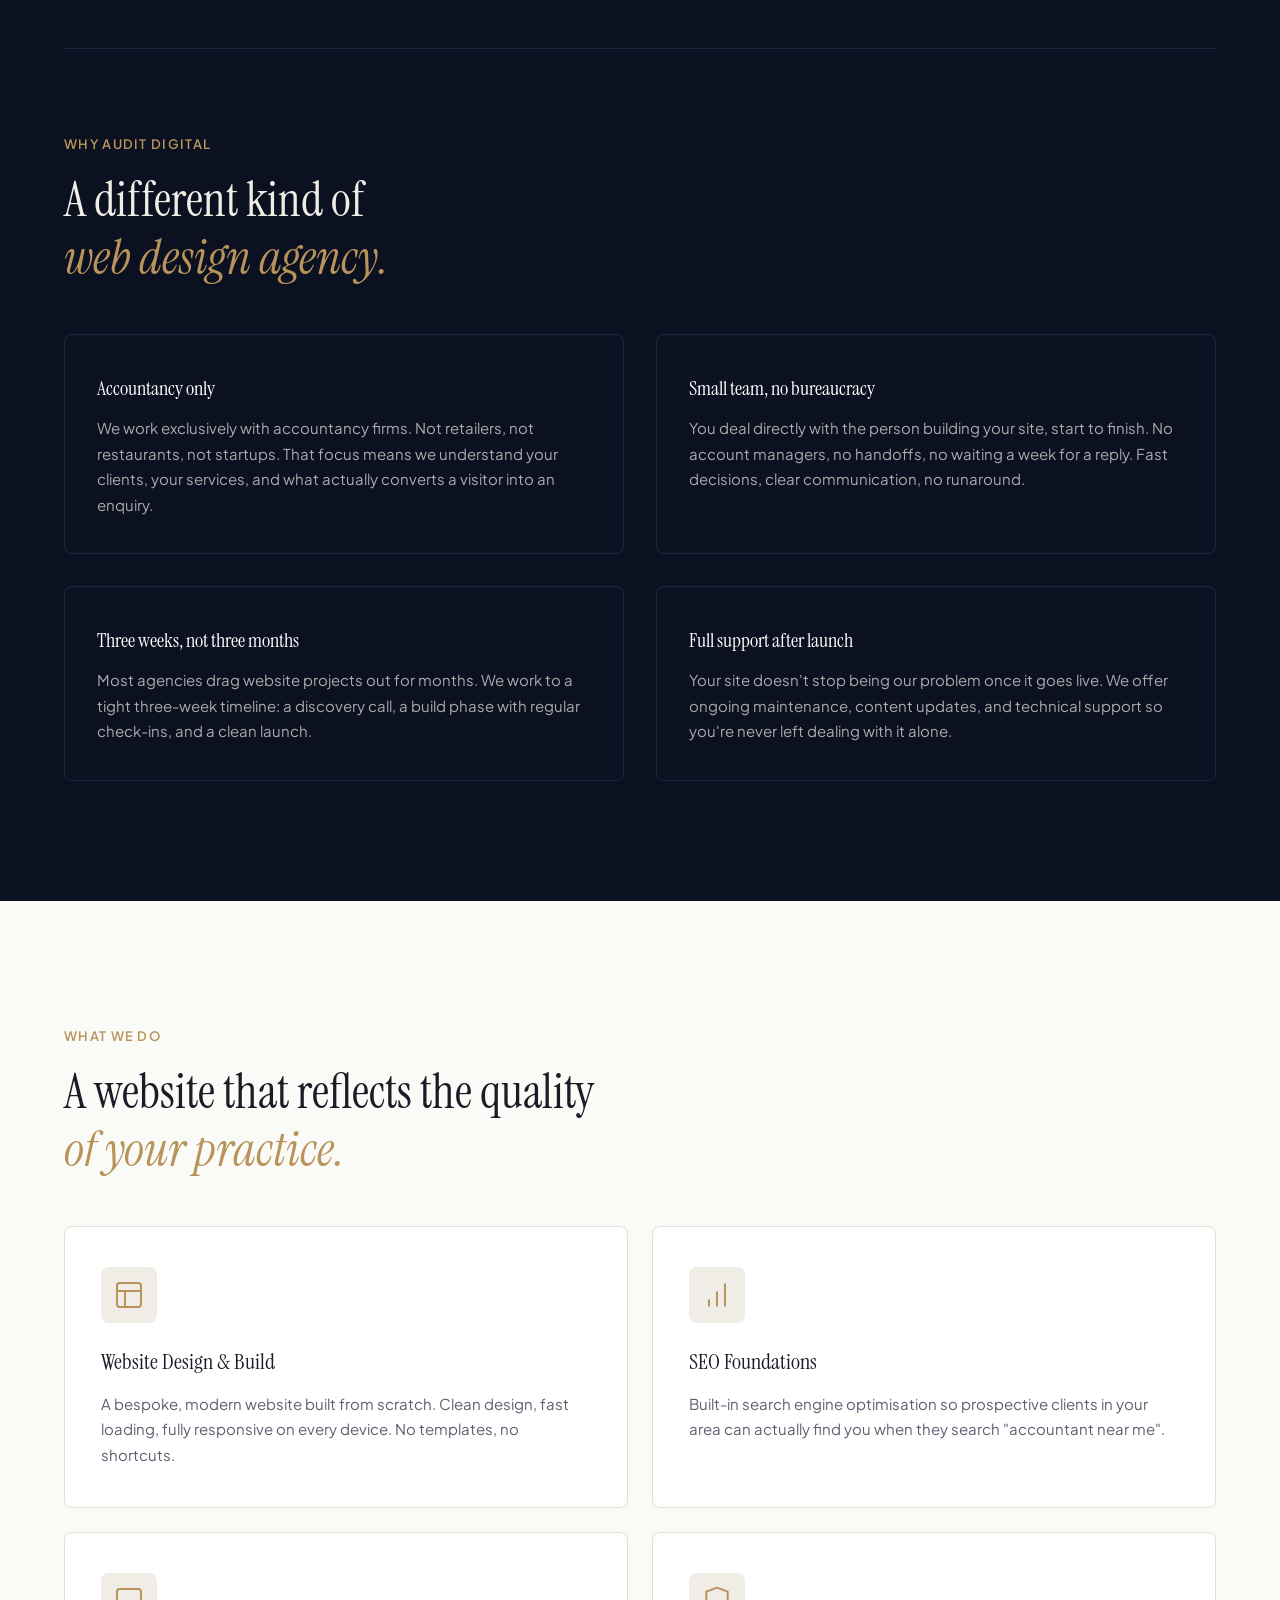
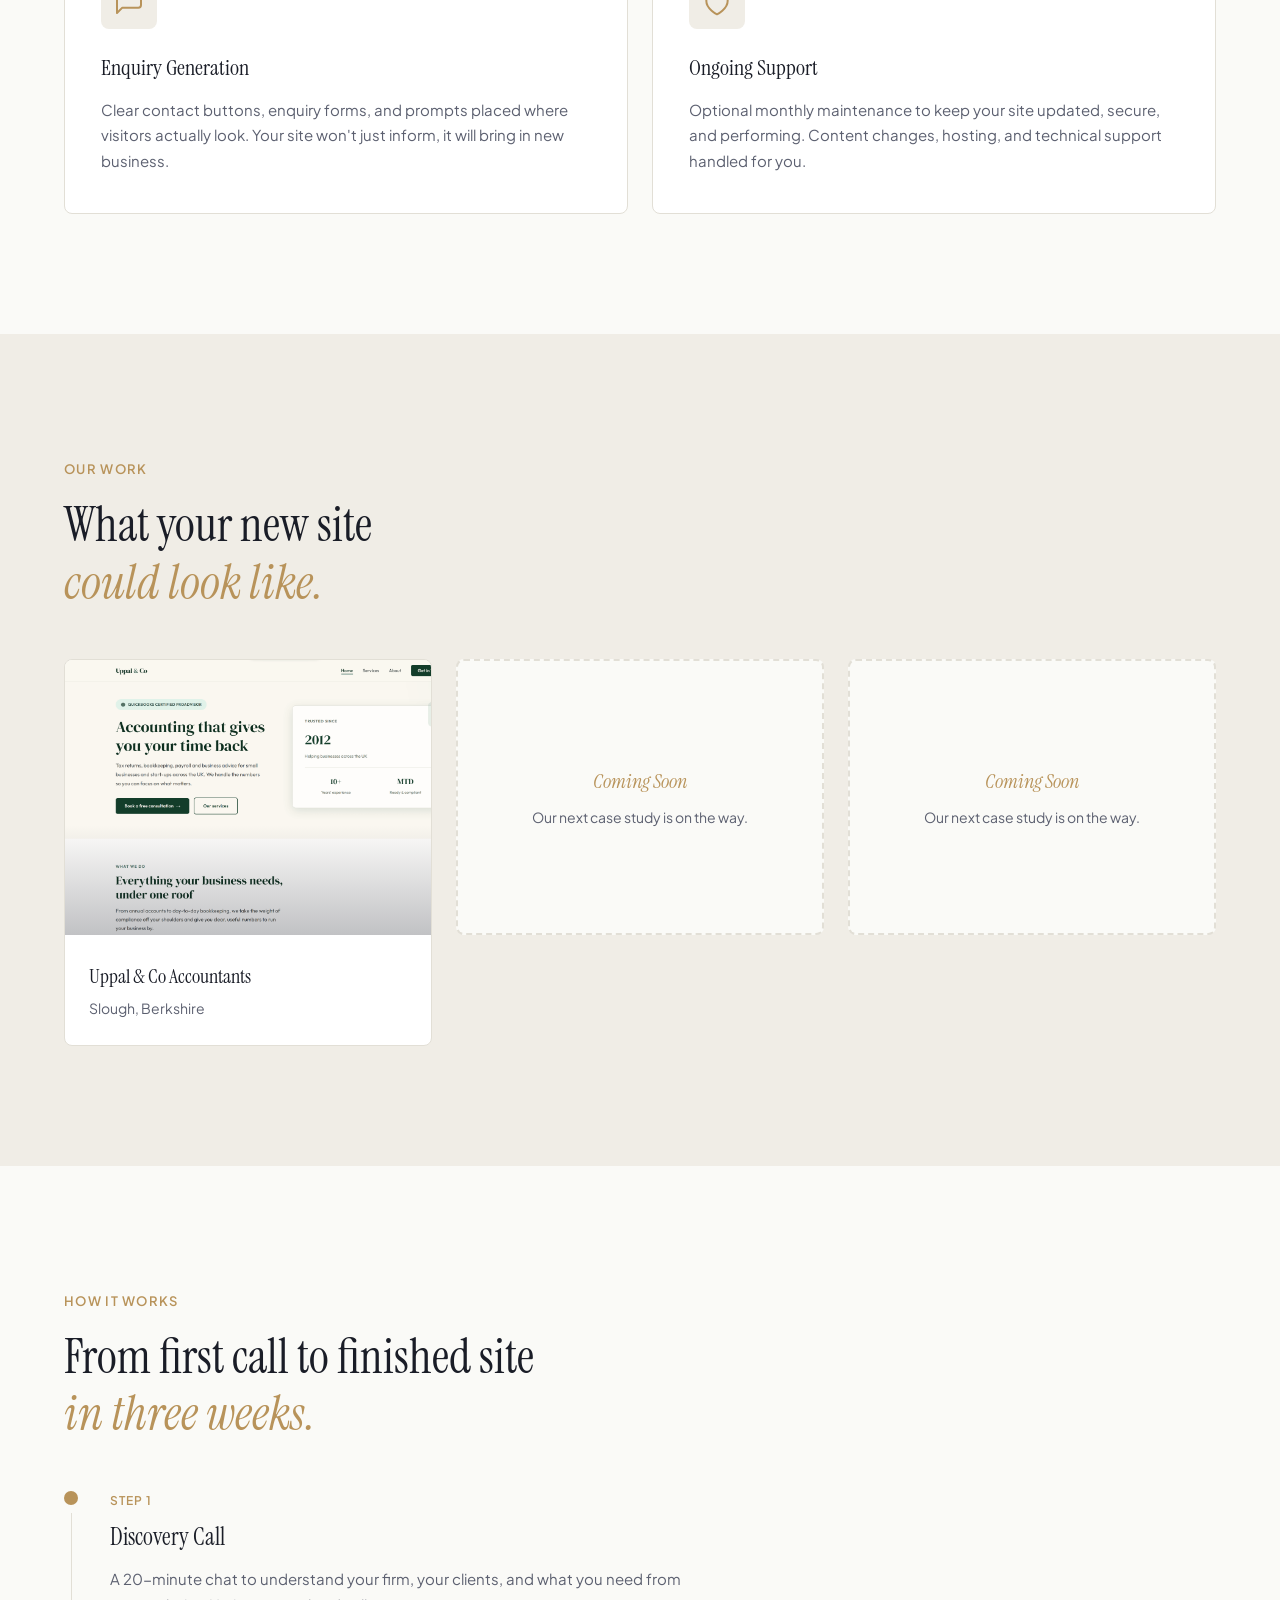
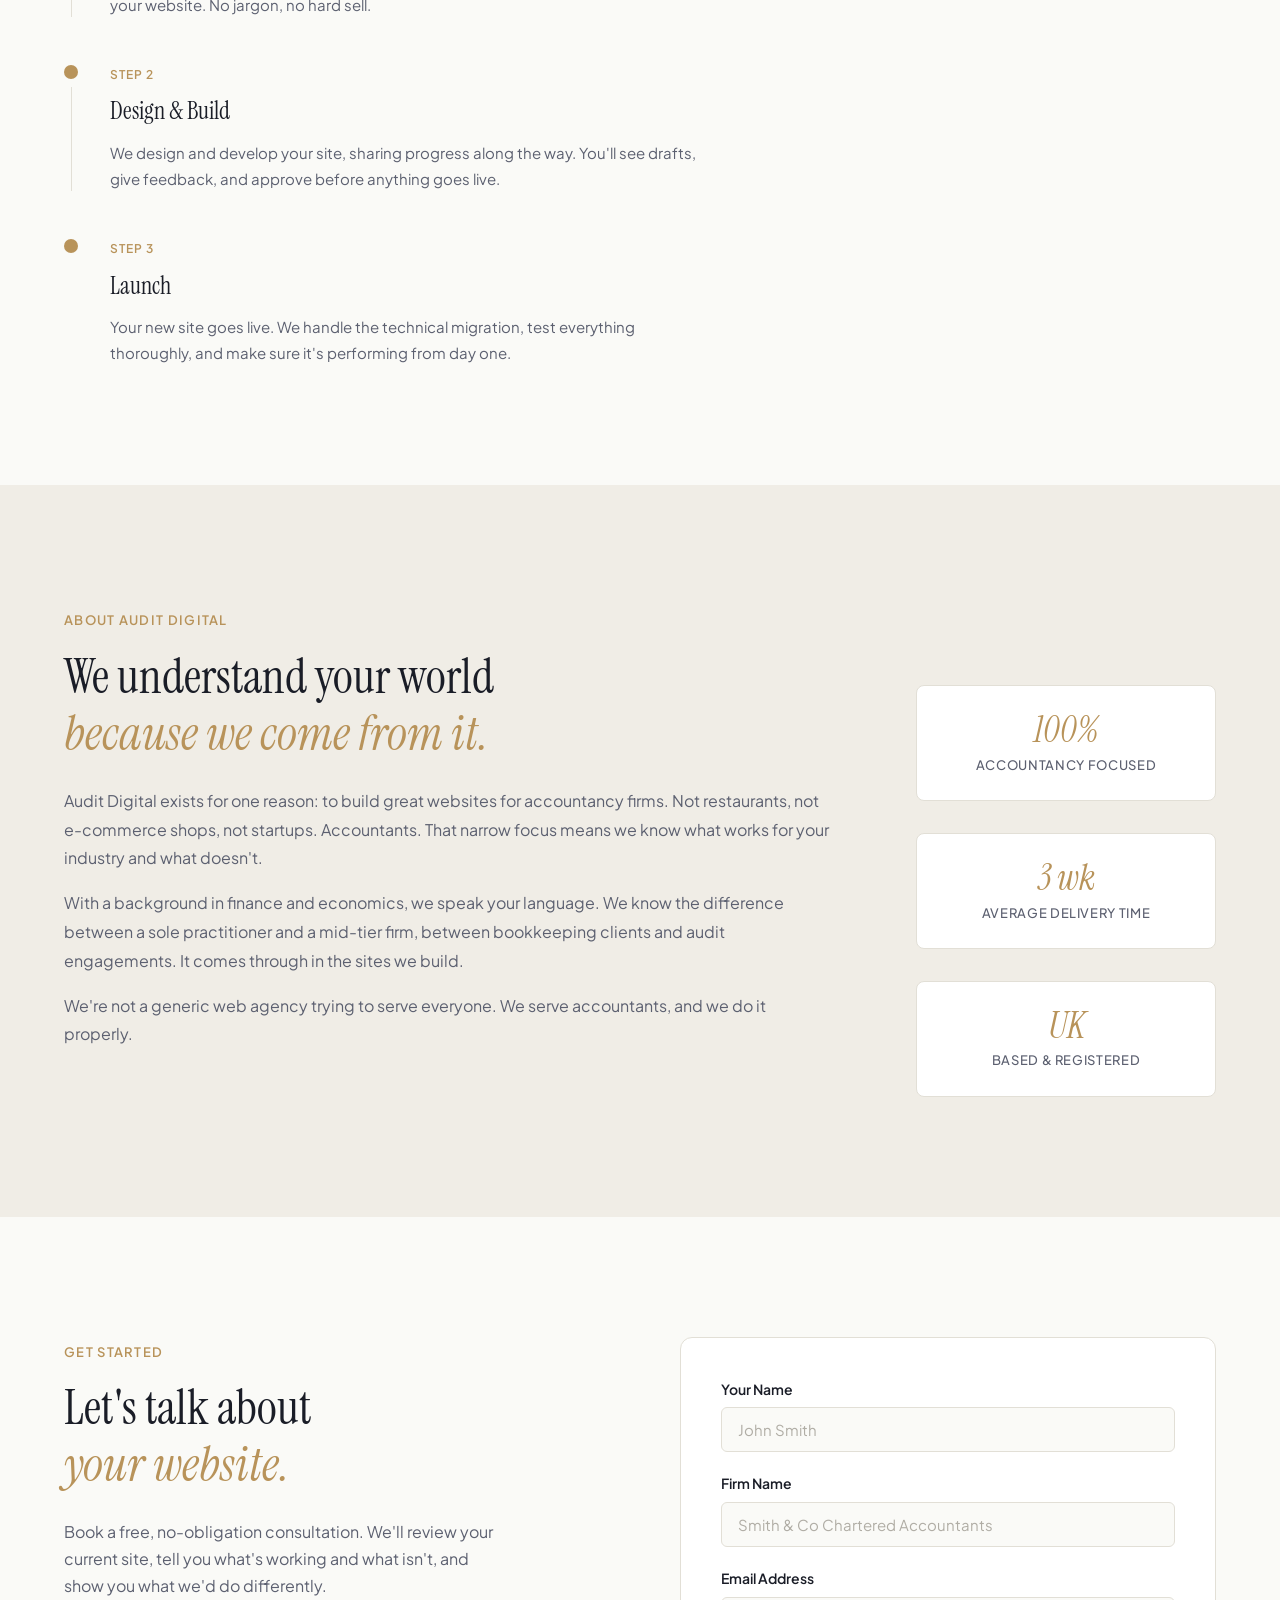
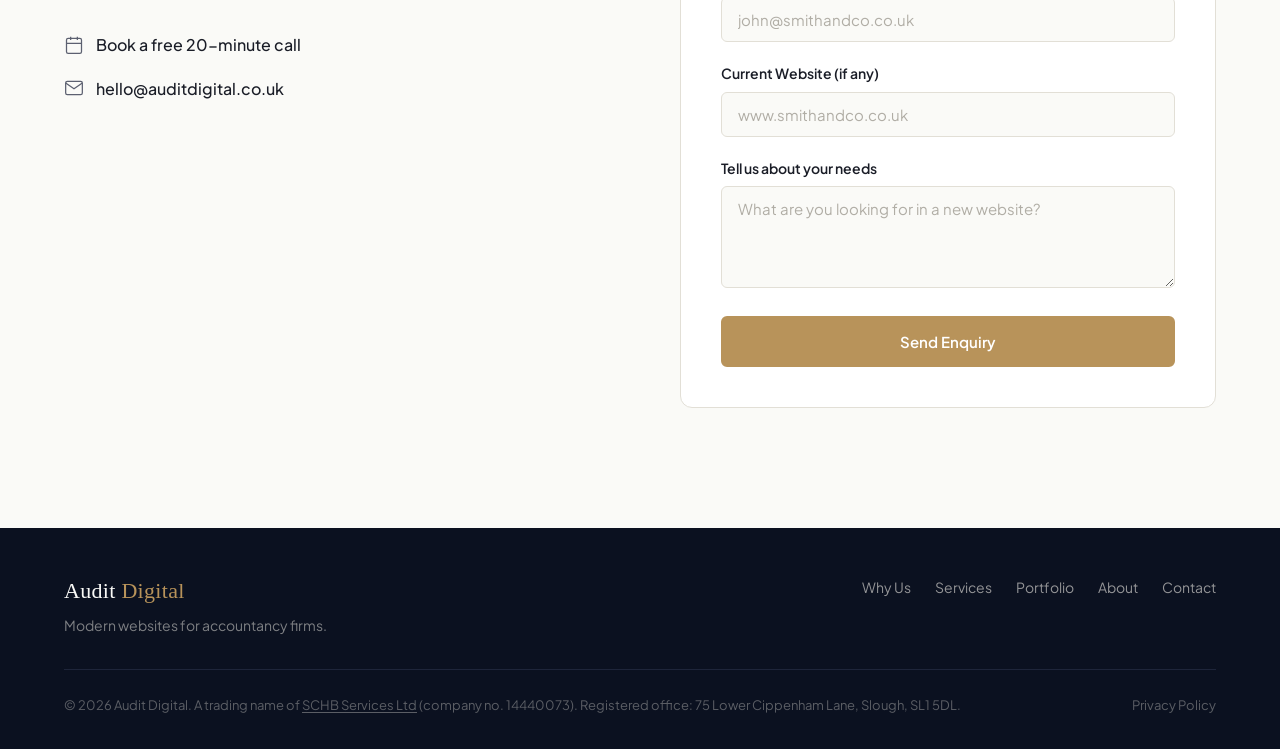
==== commit 03e941dc: "Fix contact spacing, form feedback, hero copy, and expand Why Us section - Fix zero gap between cont" ====
--- a/index.html
+++ b/index.html
@@ -62,8 +62,8 @@
                 <em>as hard as you do.</em>
             </h1>
             <p class="hero__subtitle animate-in">
-                We build modern, professional websites that help accountancy firms
-                attract better clients and establish trust before the first phone call.
+                We build websites that help accountancy firms
+                establish trust before the first phone call.
             </p>
             <div class="hero__actions animate-in">
                 <a href="" onclick="Calendly.initPopupWidget({url: 'https://calendly.com/auditdigital?hide_gdpr_banner=1&background_color=fafaf7&text_color=1a1d27&primary_color=b8935a'});return false;" class="btn btn--primary">Book a Free Consultation</a>
@@ -76,7 +76,7 @@
         </div>
     </header>
 
-    <!-- Problem Section -->
+    <!-- Problem / Why Us Section -->
     <section class="problem" id="problem">
         <div class="container">
             <div class="problem__header">
@@ -98,6 +98,31 @@
                     <div class="problem__card-number">03</div>
                     <h3>No Clear Next Step</h3>
                     <p>A visitor lands on your site, reads your services, thinks "these seem good"... then what? Without a clear call to action, they leave and find a firm that makes it easy to get in touch.</p>
+                </div>
+            </div>
+
+            <div class="problem__divider"></div>
+
+            <div class="problem__why">
+                <span class="section-label">Why Audit Digital</span>
+                <h2 class="section-title">A different kind of<br><em>web design agency.</em></h2>
+                <div class="problem__why-grid">
+                    <div class="problem__why-item">
+                        <h3>Accountancy only</h3>
+                        <p>We work exclusively with accountancy firms. Not retailers, not restaurants, not startups. That focus means we understand your clients, your services, and what actually converts a visitor into an enquiry.</p>
+                    </div>
+                    <div class="problem__why-item">
+                        <h3>Small team, no bureaucracy</h3>
+                        <p>You deal directly with the person building your site, start to finish. No account managers, no handoffs, no waiting a week for a reply. Fast decisions, clear communication, no runaround.</p>
+                    </div>
+                    <div class="problem__why-item">
+                        <h3>Three weeks, not three months</h3>
+                        <p>Most agencies drag website projects out for months. We work to a tight three-week timeline: a discovery call, a build phase with regular check-ins, and a clean launch.</p>
+                    </div>
+                    <div class="problem__why-item">
+                        <h3>Full support after launch</h3>
+                        <p>Your site doesn't stop being our problem once it goes live. We offer ongoing maintenance, content updates, and technical support so you're never left dealing with it alone.</p>
+                    </div>
                 </div>
             </div>
         </div>
@@ -288,7 +313,7 @@
                         </div>
                     </div>
                 </div>
-                <form class="contact__form" id="contactForm" action="https://formspree.io/f/mzdjnjjg" method="POST">
+                <form class="contact__form" id="contactForm">
                     <div class="form__group">
                         <label for="name">Your Name</label>
                         <input type="text" id="name" name="name" required placeholder="John Smith">
@@ -309,7 +334,9 @@
                         <label for="message">Tell us about your needs</label>
                         <textarea id="message" name="message" rows="4" placeholder="What are you looking for in a new website?"></textarea>
                     </div>
-                    <button type="submit" class="btn btn--primary btn--full">Send Enquiry</button>
+                    <button type="submit" class="btn btn--primary btn--full" id="contactSubmit">Send Enquiry</button>
+                    <p class="form__feedback form__feedback--success" id="formSuccess" aria-live="polite">Message sent. We'll be in touch shortly.</p>
+                    <p class="form__feedback form__feedback--error" id="formError" aria-live="polite">Something went wrong. Please try emailing us directly at <a href="mailto:hello@auditdigital.co.uk">hello@auditdigital.co.uk</a>.</p>
                 </form>
             </div>
         </div>
--- a/css/styles.css
+++ b/css/styles.css
@@ -304,6 +304,7 @@
     background-image:
         radial-gradient(circle at 75% 25%, rgba(184, 147, 90, 0.06) 0%, transparent 50%),
         radial-gradient(circle at 25% 75%, rgba(11, 17, 32, 0.03) 0%, transparent 50%);
+    will-change: transform;
 }
 
 .hero__container {
@@ -470,6 +471,62 @@
     font-size: 15px;
     line-height: 1.7;
     color: rgba(240, 237, 230, 0.7);
+}
+
+.problem__divider {
+    height: 1px;
+    background-color: var(--color-border-dark);
+    margin: 80px 0;
+}
+
+.problem__why {
+    /* inherits dark background from .problem */
+}
+
+.problem__why .section-title {
+    color: var(--color-text-light);
+    margin-bottom: 48px;
+}
+
+.problem__why-grid {
+    display: grid;
+    grid-template-columns: repeat(2, 1fr);
+    gap: 32px;
+}
+
+.problem__why-item {
+    padding: 36px 32px;
+    border: 1px solid var(--color-border-dark);
+    border-radius: 8px;
+    transition: border-color 0.4s var(--ease-out);
+}
+
+.problem__why-item:hover {
+    border-color: var(--color-accent);
+}
+
+.problem__why-item h3 {
+    font-family: var(--font-heading);
+    font-size: 20px;
+    font-weight: 400;
+    color: #FFFFFF;
+    margin-bottom: 10px;
+}
+
+.problem__why-item p {
+    font-size: 15px;
+    line-height: 1.7;
+    color: rgba(240, 237, 230, 0.7);
+}
+
+@media (max-width: 768px) {
+    .problem__why-grid {
+        grid-template-columns: 1fr;
+    }
+
+    .problem__divider {
+        margin: 56px 0;
+    }
 }
 
 /* ============================================
@@ -984,6 +1041,9 @@
 
 .contact__details {
     margin-top: 32px;
+    display: flex;
+    flex-direction: column;
+    gap: 16px;
 }
 
 .contact__detail {
@@ -1052,6 +1112,33 @@
     min-height: 100px;
 }
 
+.form__feedback {
+    display: none;
+    margin-top: 12px;
+    font-size: 14px;
+    line-height: 1.5;
+    padding: 12px 16px;
+    border-radius: 6px;
+}
+
+.form__feedback--success {
+    background-color: rgba(100, 160, 100, 0.1);
+    color: #3a7a3a;
+    border: 1px solid rgba(100, 160, 100, 0.3);
+}
+
+.form__feedback--error {
+    background-color: rgba(200, 80, 80, 0.08);
+    color: #9a3030;
+    border: 1px solid rgba(200, 80, 80, 0.2);
+}
+
+.form__feedback--error a {
+    color: inherit;
+    text-decoration: underline;
+    text-underline-offset: 2px;
+}
+
 /* ============================================
    Footer
    ============================================ */
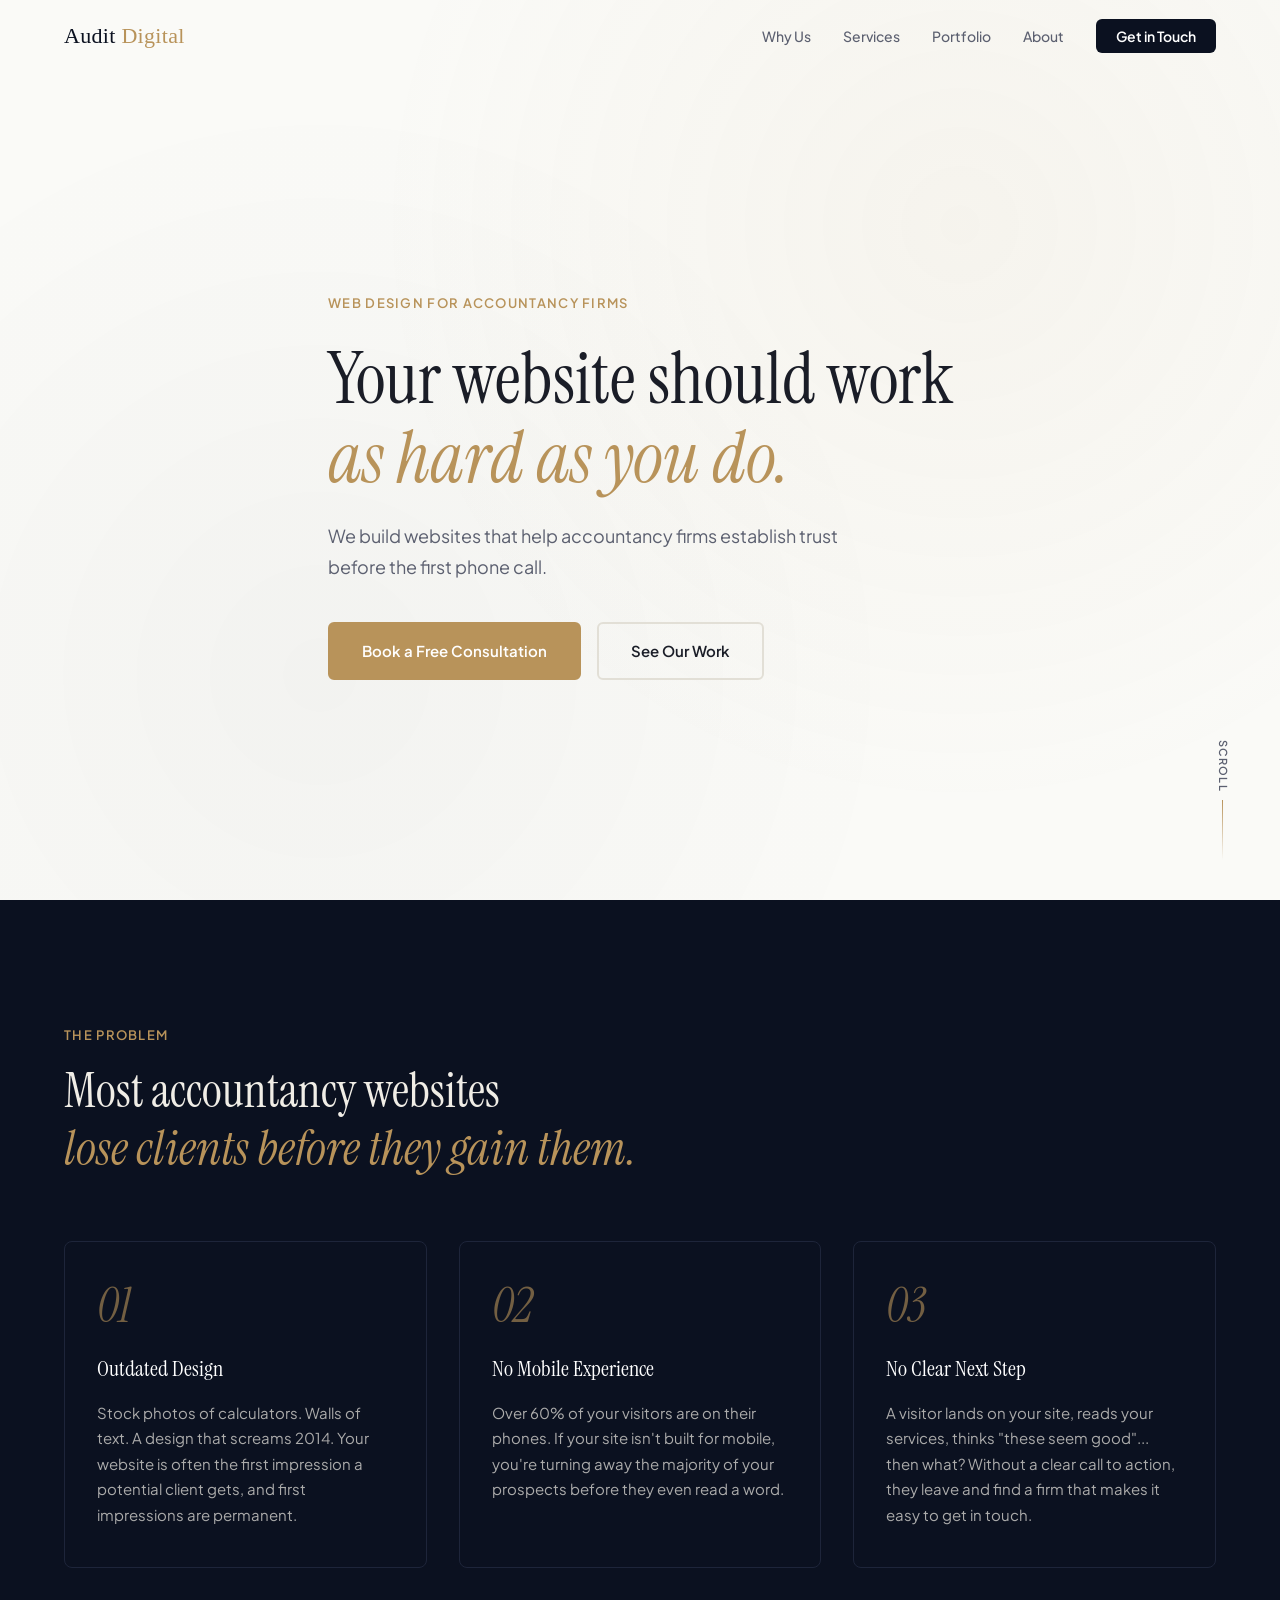
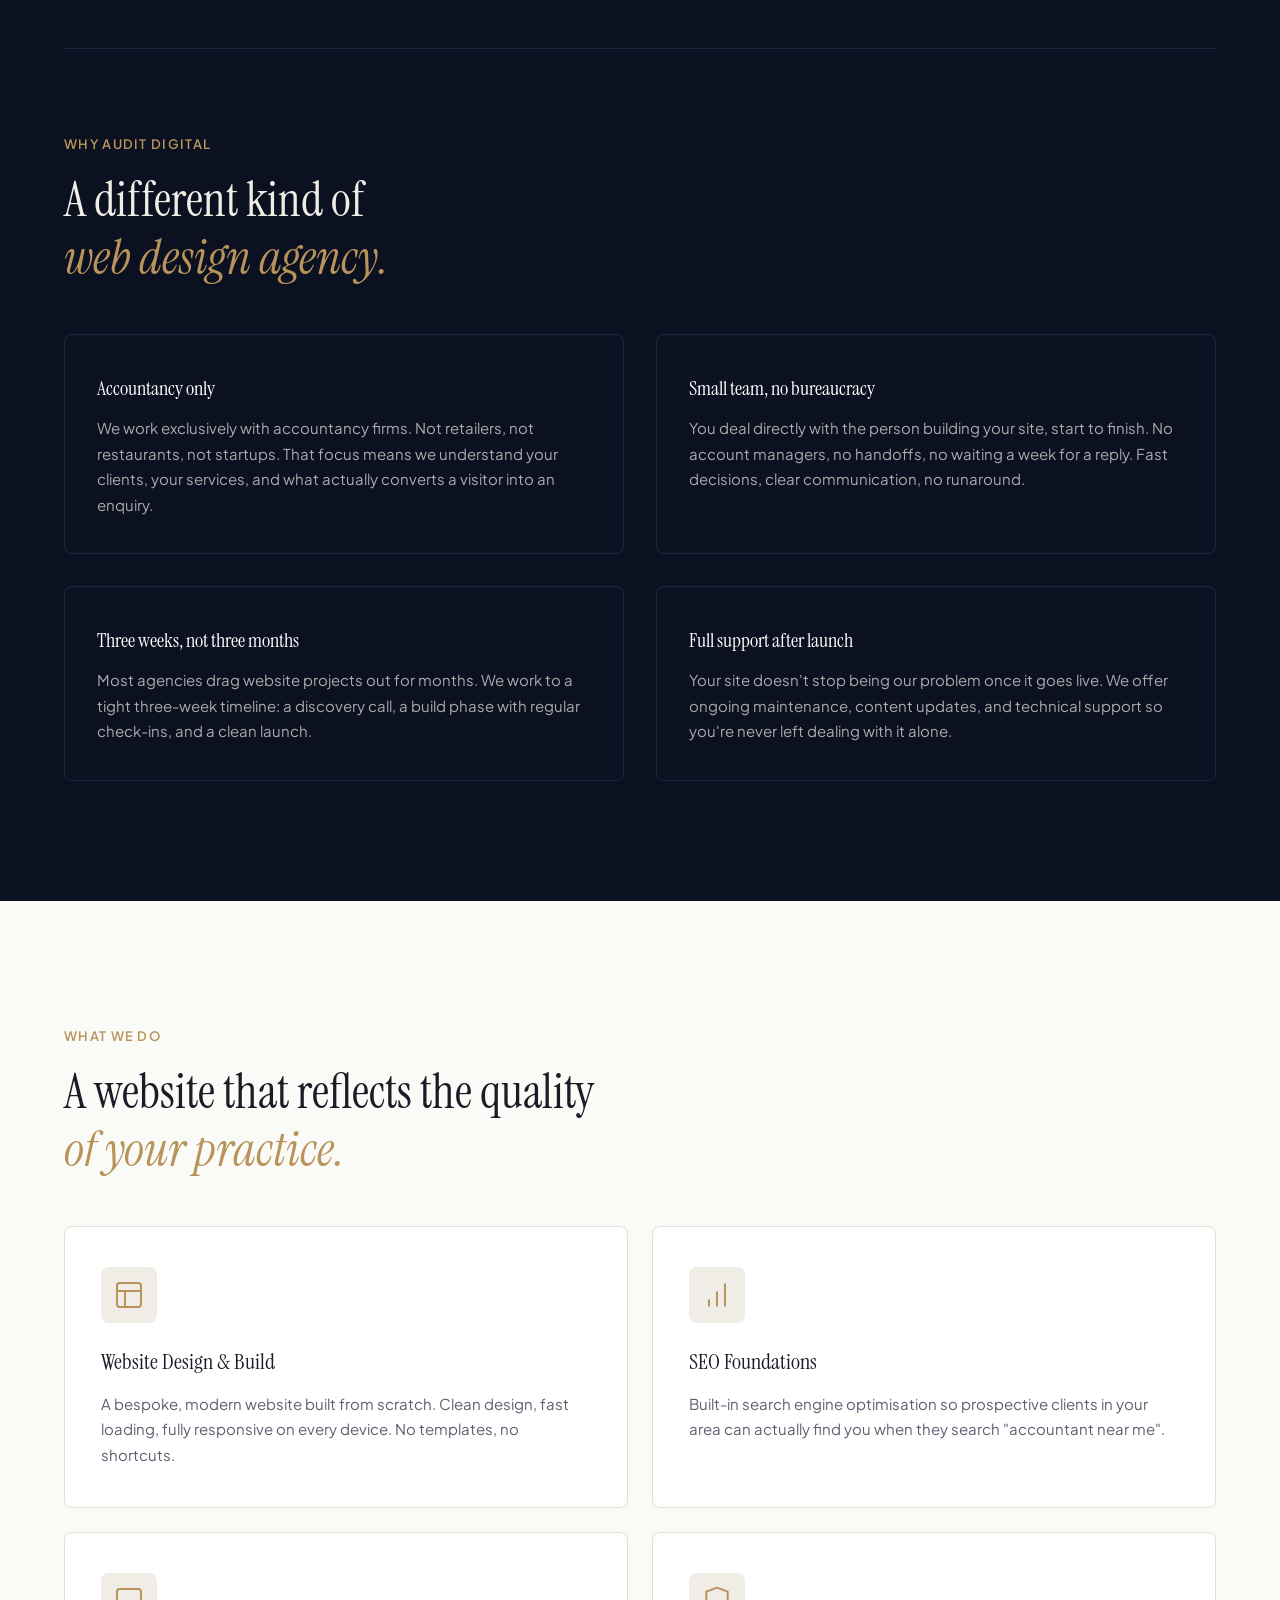
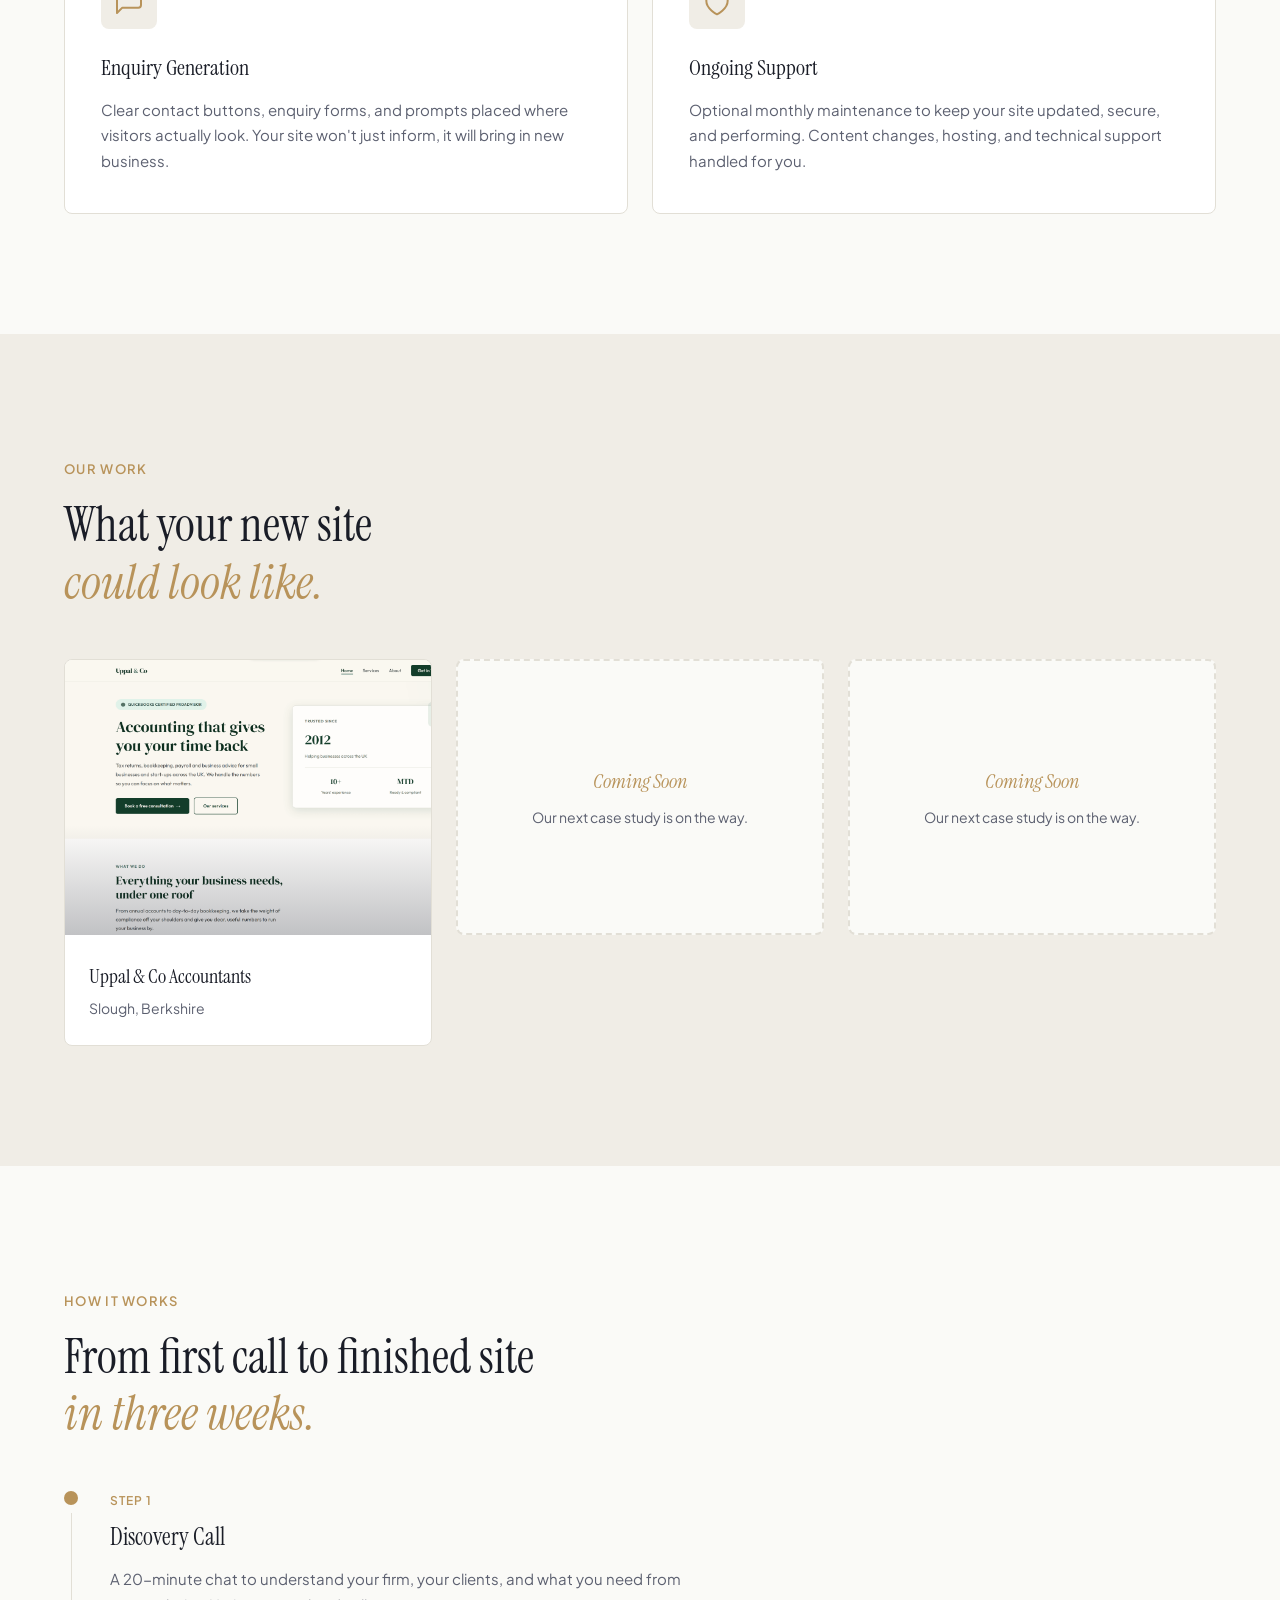
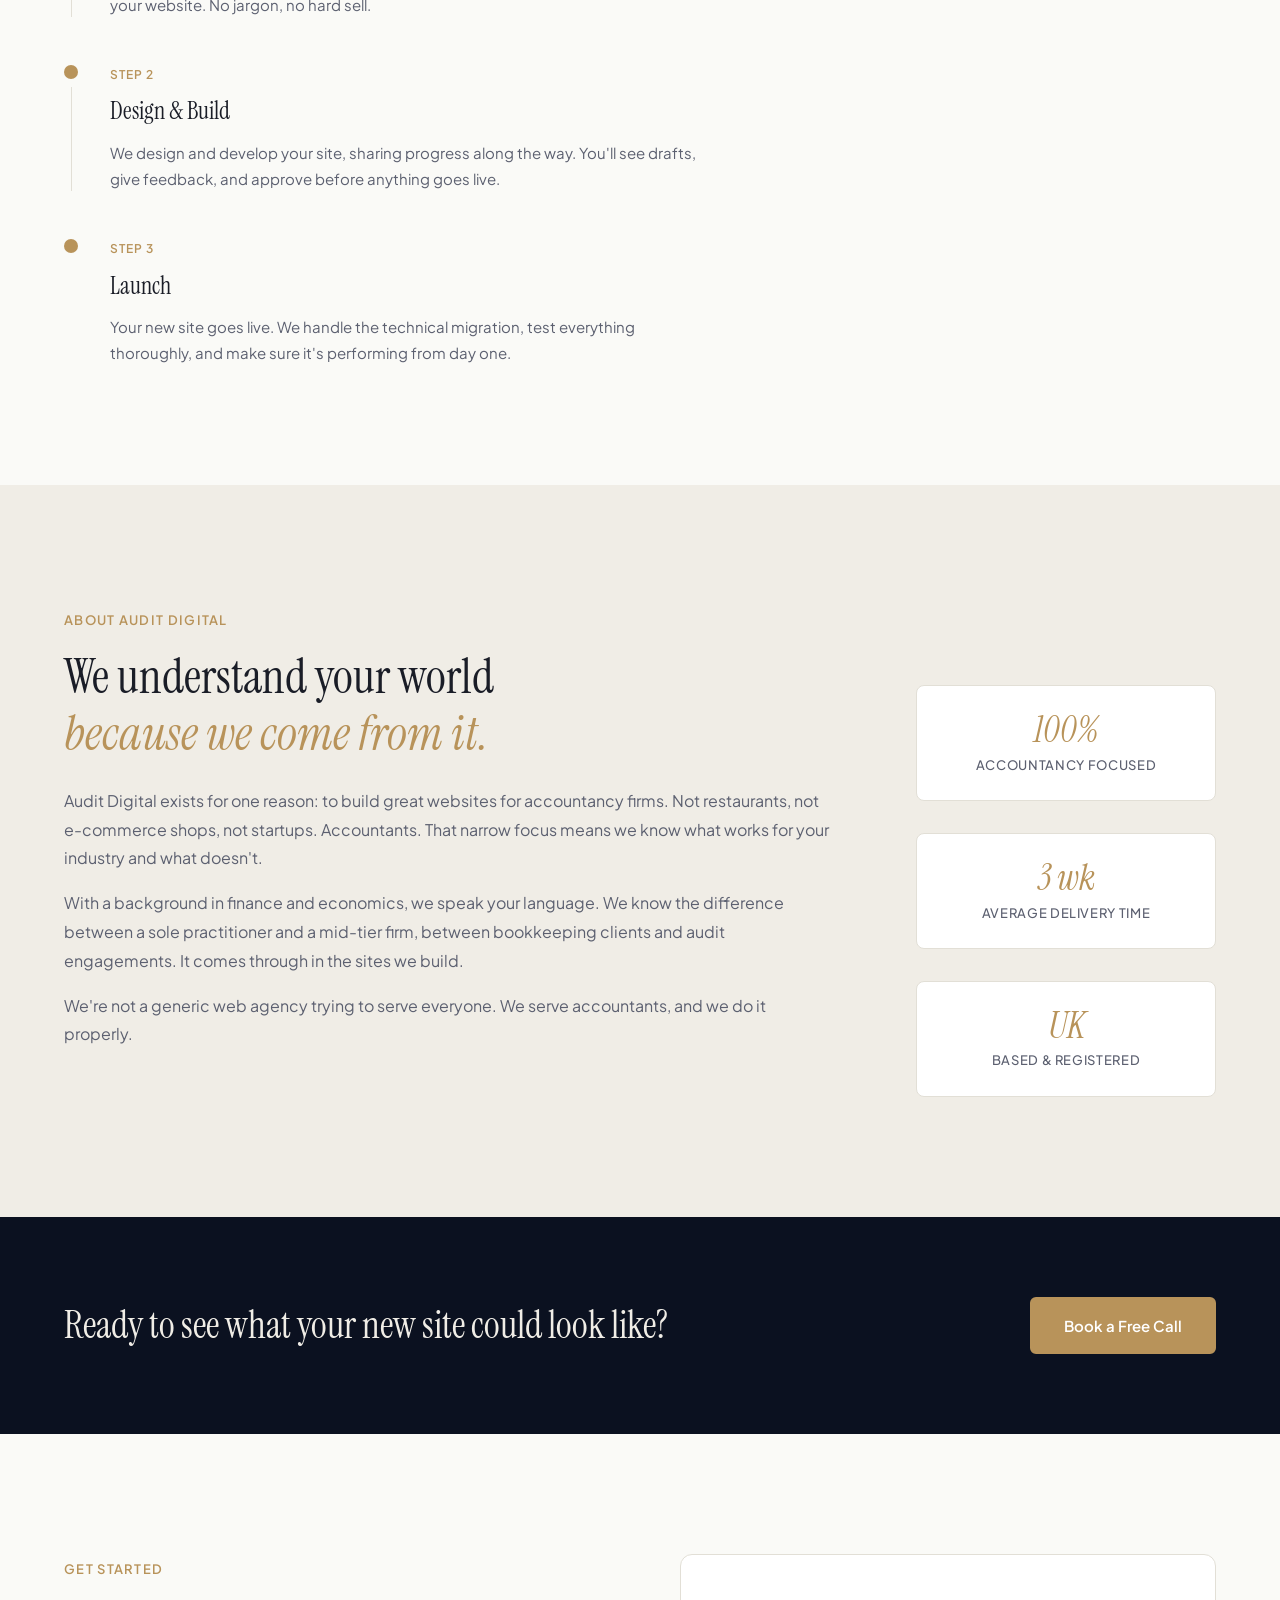
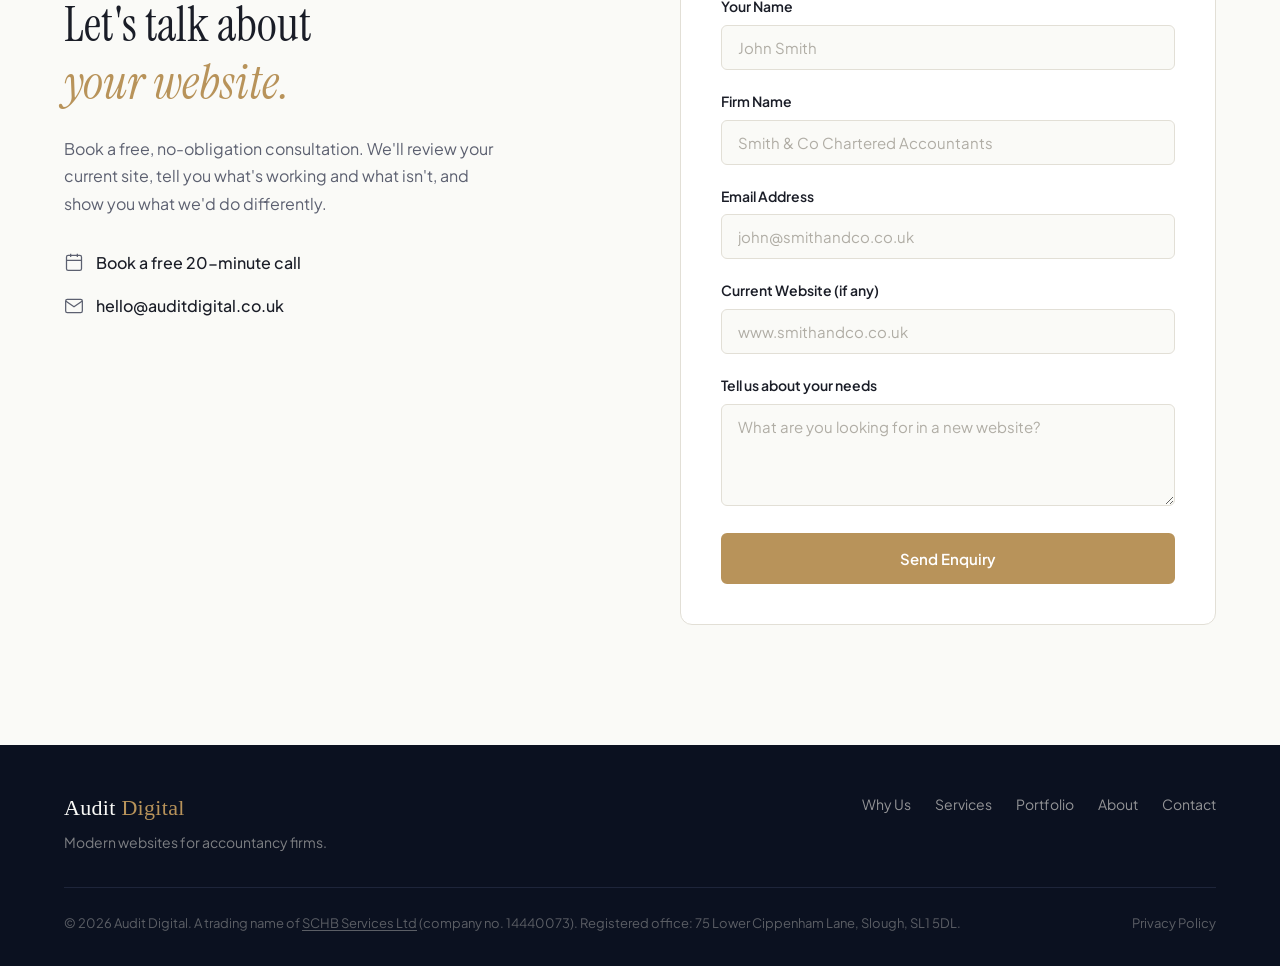
==== commit f6c41523: "Design improvements: hero parallax, active nav, CTA strip, nav cleanup - Hero parallax: each element" ====
--- a/index.html
+++ b/index.html
@@ -288,6 +288,16 @@
         </div>
     </section>
 
+    <!-- CTA Strip -->
+    <section class="cta-strip">
+        <div class="container">
+            <div class="cta-strip__inner">
+                <p class="cta-strip__text">Ready to see what your new site could look like?</p>
+                <a href="" onclick="Calendly.initPopupWidget({url: 'https://calendly.com/auditdigital?hide_gdpr_banner=1&background_color=0b1120&text_color=fafaf7&primary_color=b8935a'});return false;" class="btn btn--primary">Book a Free Call</a>
+            </div>
+        </div>
+    </section>
+
     <!-- Contact -->
     <section class="contact" id="contact">
         <div class="container">
--- a/css/styles.css
+++ b/css/styles.css
@@ -194,23 +194,24 @@
     transition: color 0.2s;
 }
 
-.nav__links a:hover {
+.nav__links a:hover,
+.nav__links a.active {
     color: var(--color-text);
 }
 
-.nav__cta {
+.nav__links .nav__cta {
     padding: 8px 20px;
     background-color: var(--color-bg-dark);
-    color: #FFFFFF !important;
+    color: #FFFFFF;
     border-radius: 6px;
     font-size: 14px;
     font-weight: 600;
-    transition: all 0.3s var(--ease-out) !important;
-}
-
-.nav__cta:hover {
-    background-color: var(--color-accent) !important;
-    color: #FFFFFF !important;
+    transition: all 0.3s var(--ease-out);
+}
+
+.nav__links .nav__cta:hover {
+    background-color: var(--color-accent);
+    color: #FFFFFF;
 }
 
 /* Mobile toggle */
@@ -1016,6 +1017,38 @@
     color: var(--color-text-muted);
     text-transform: uppercase;
     letter-spacing: 0.05em;
+}
+
+/* ============================================
+   CTA Strip
+   ============================================ */
+.cta-strip {
+    padding: 80px 0;
+    background-color: var(--color-bg-dark);
+}
+
+.cta-strip__inner {
+    display: flex;
+    align-items: center;
+    justify-content: space-between;
+    gap: 40px;
+}
+
+.cta-strip__text {
+    font-family: var(--font-heading);
+    font-size: clamp(1.6rem, 3vw, 2.4rem);
+    font-weight: 400;
+    color: var(--color-text-light);
+    line-height: 1.25;
+    max-width: 620px;
+}
+
+@media (max-width: 768px) {
+    .cta-strip__inner {
+        flex-direction: column;
+        text-align: center;
+        gap: 28px;
+    }
 }
 
 /* ============================================
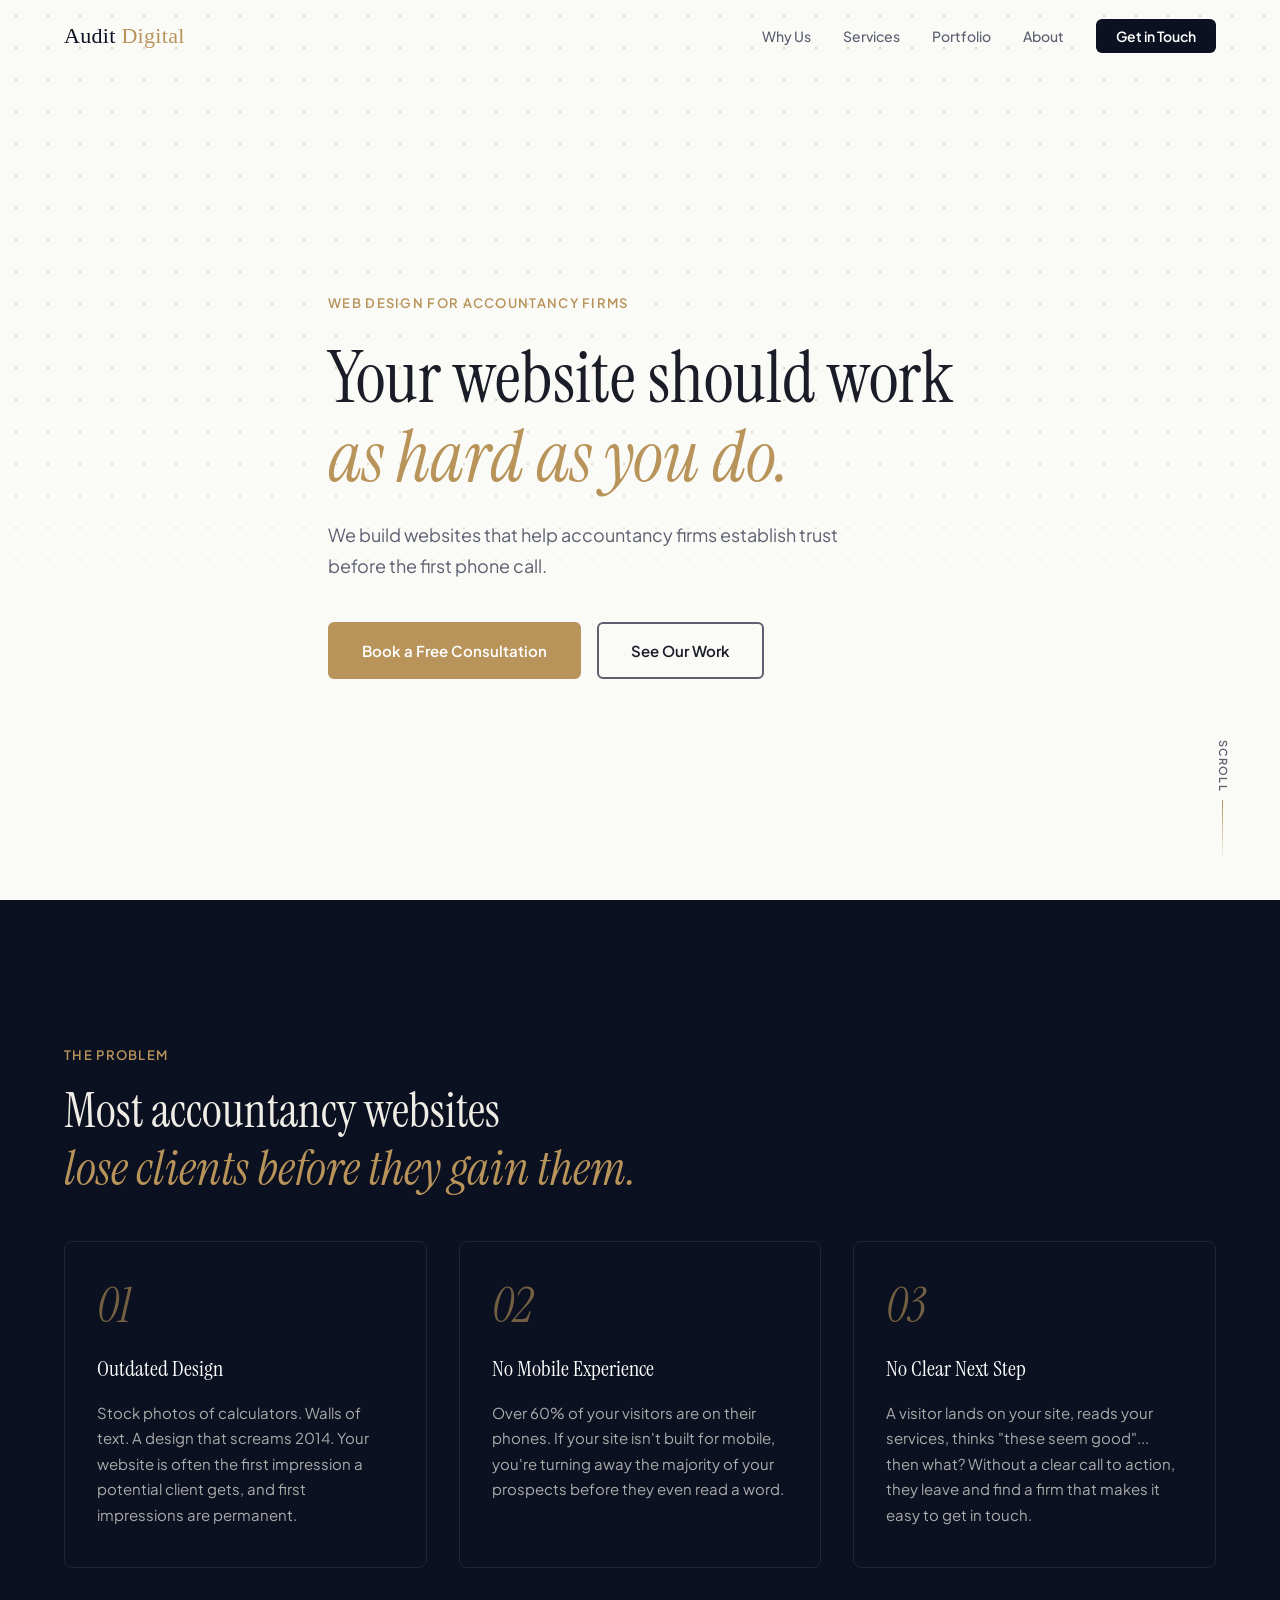
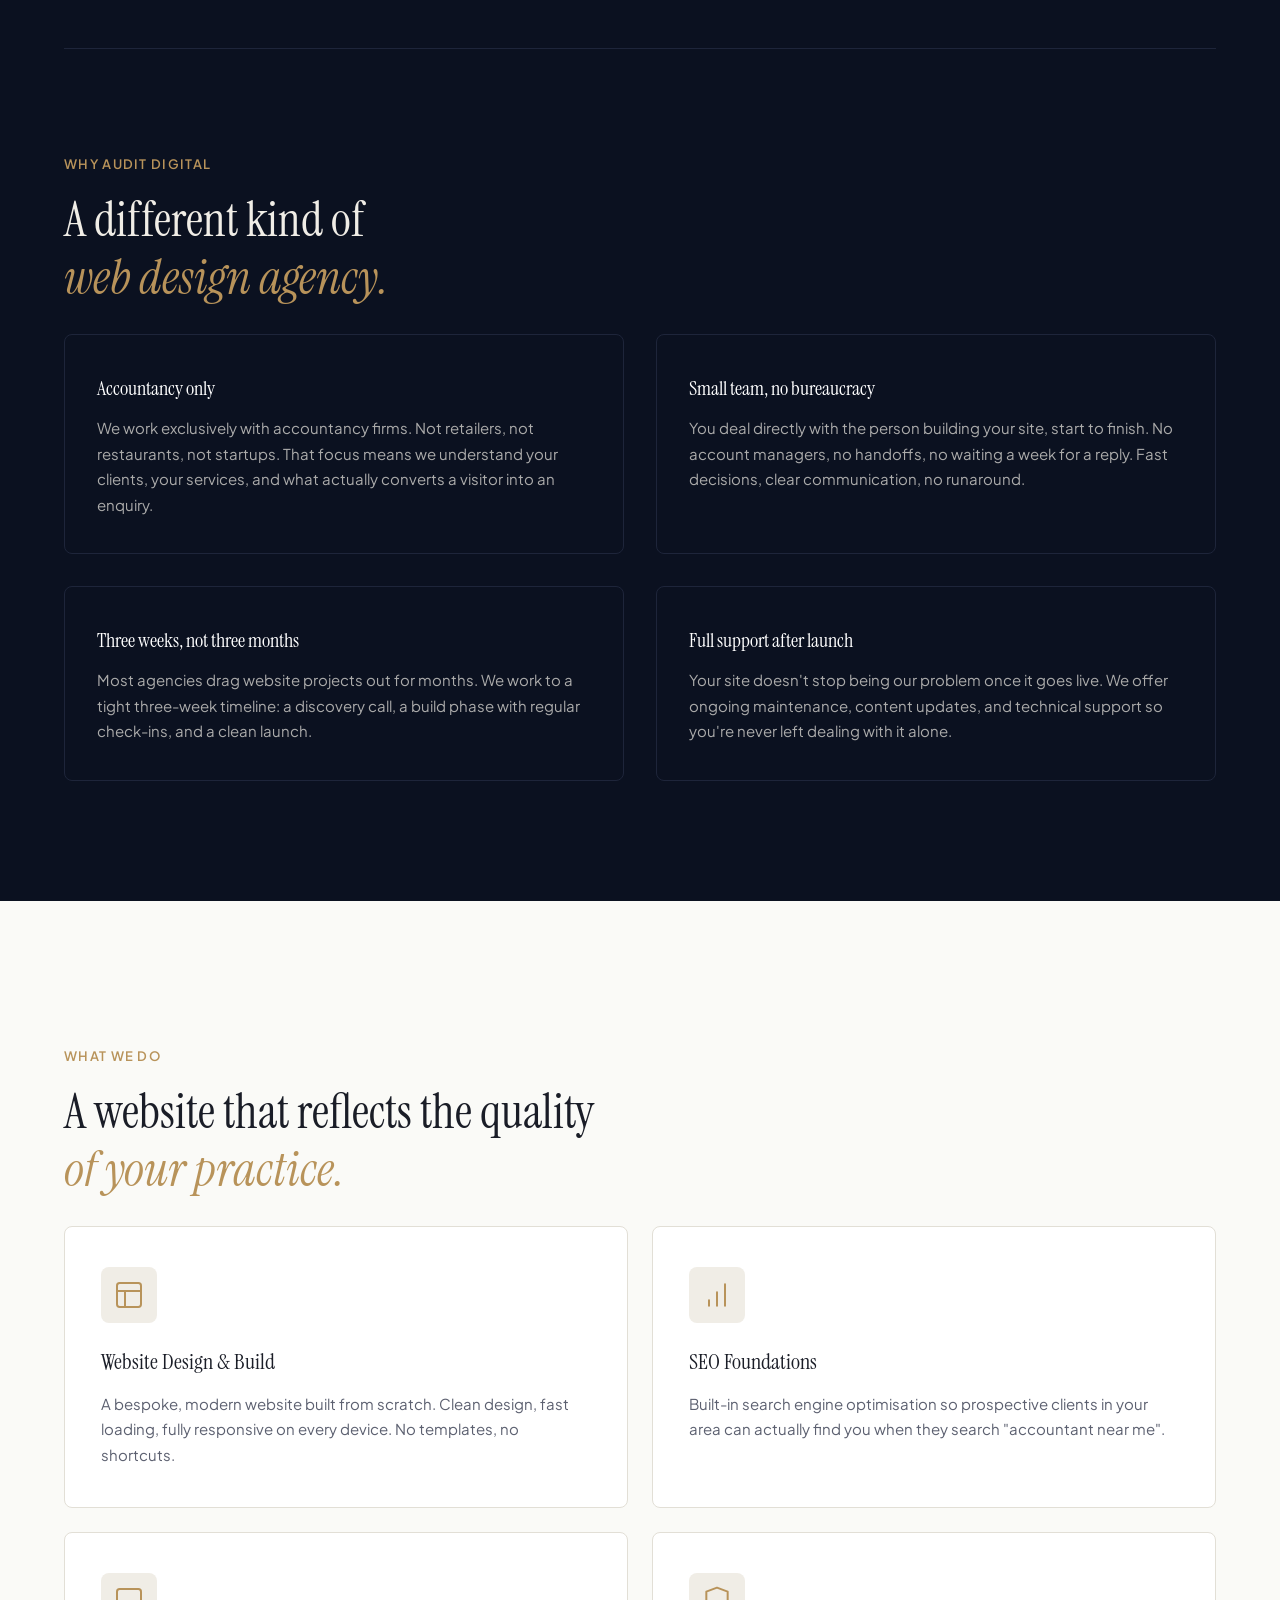
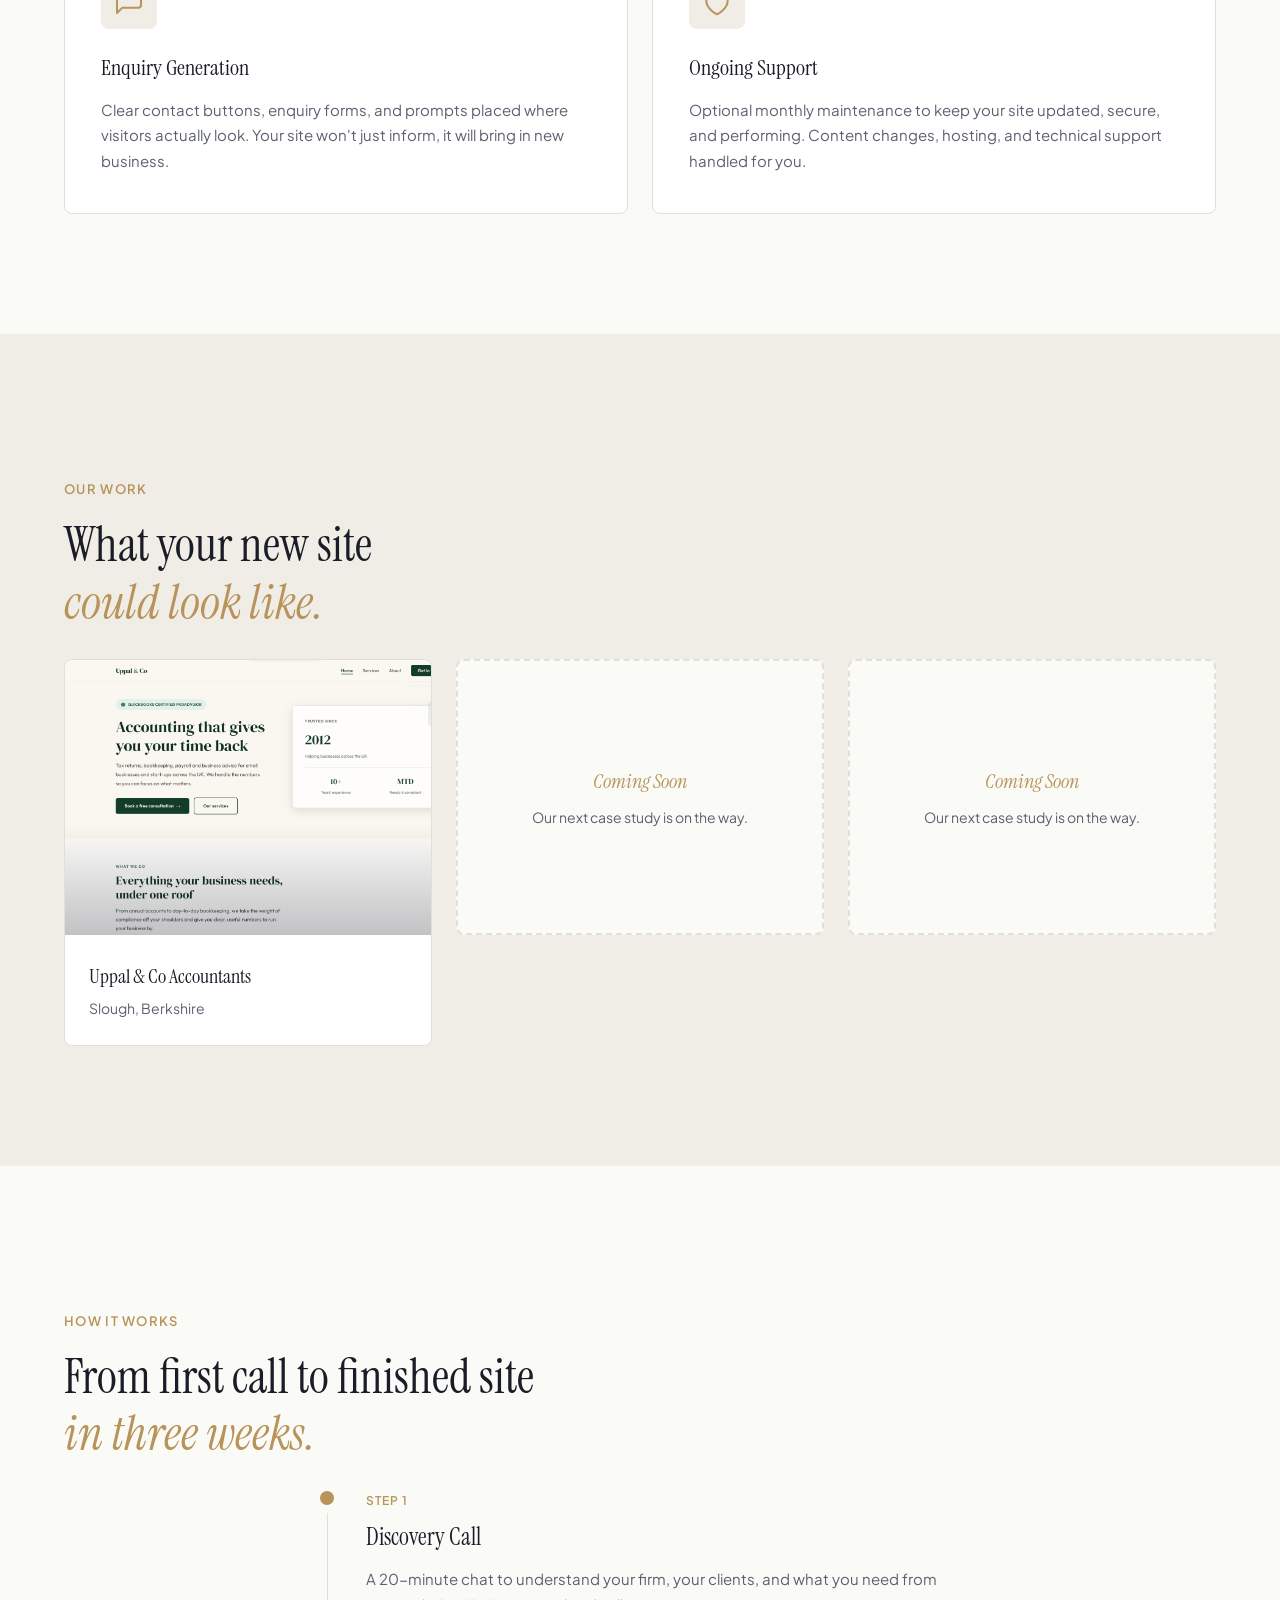
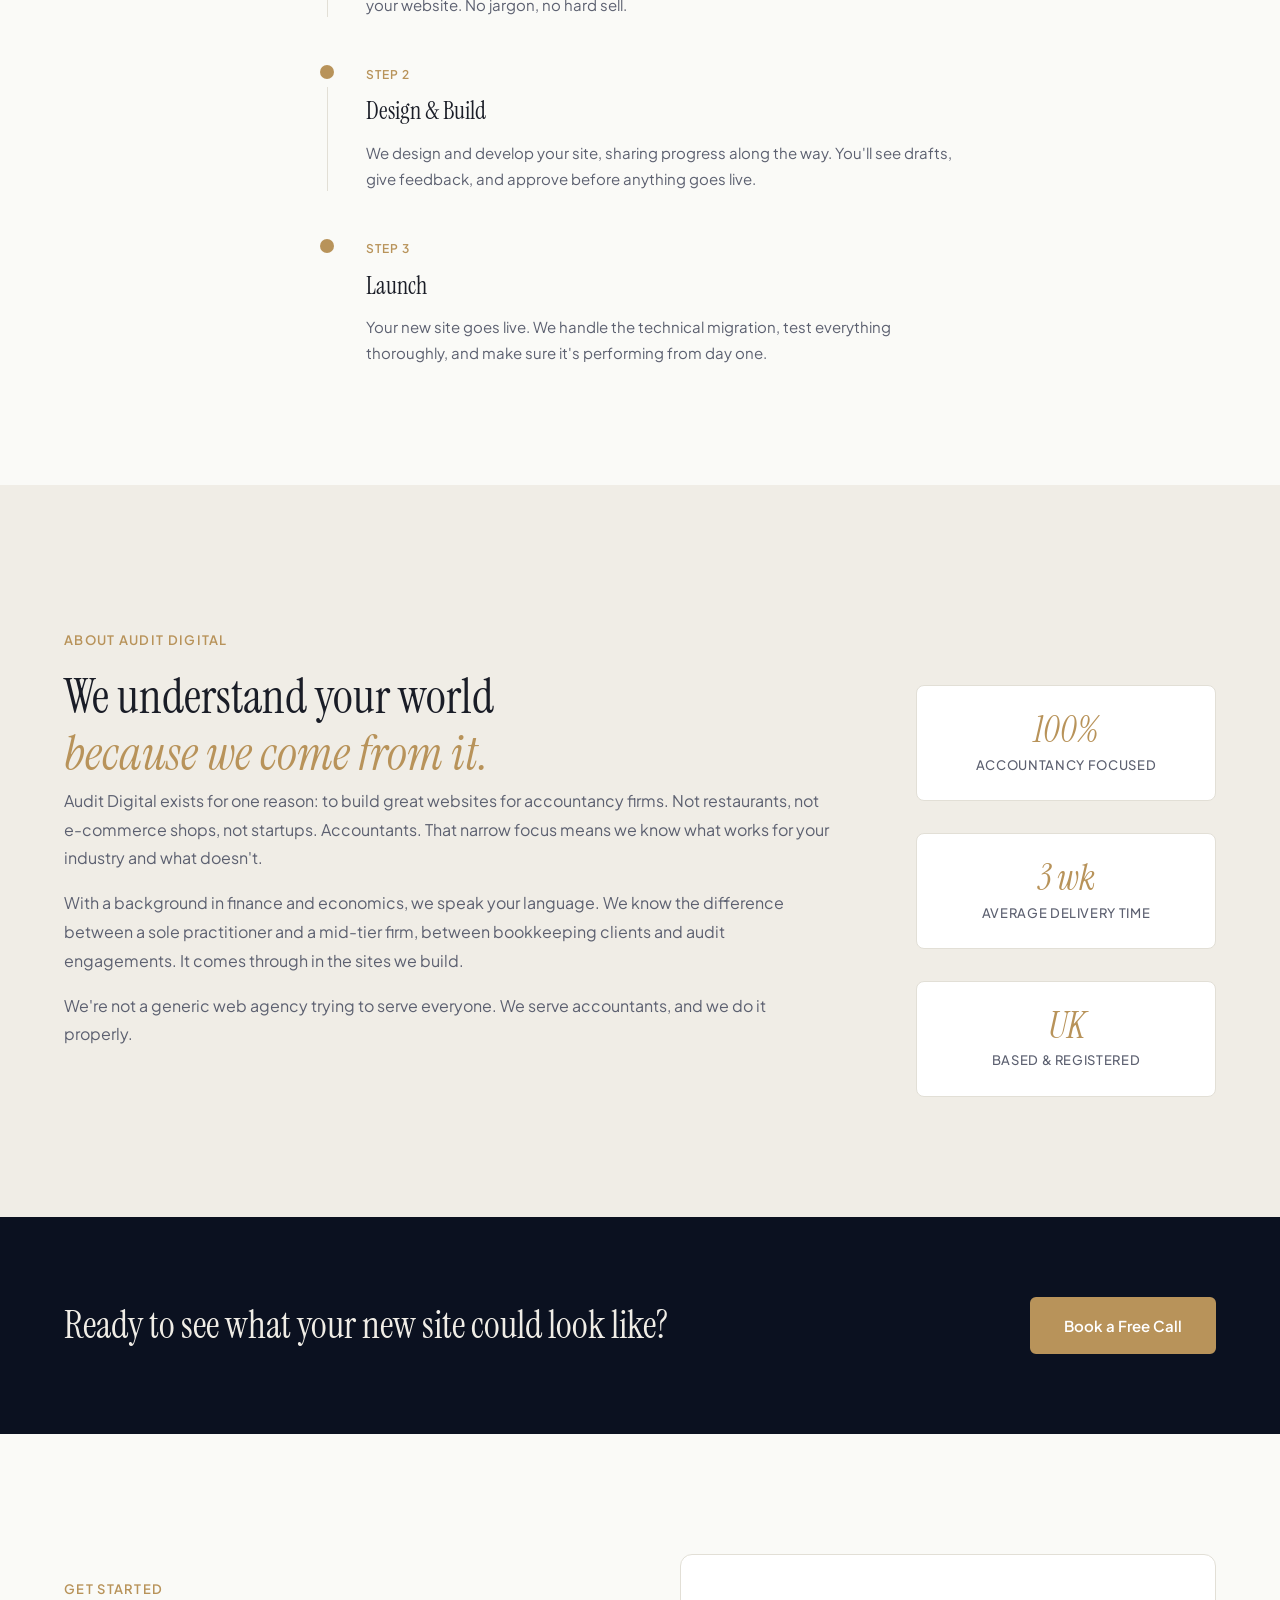
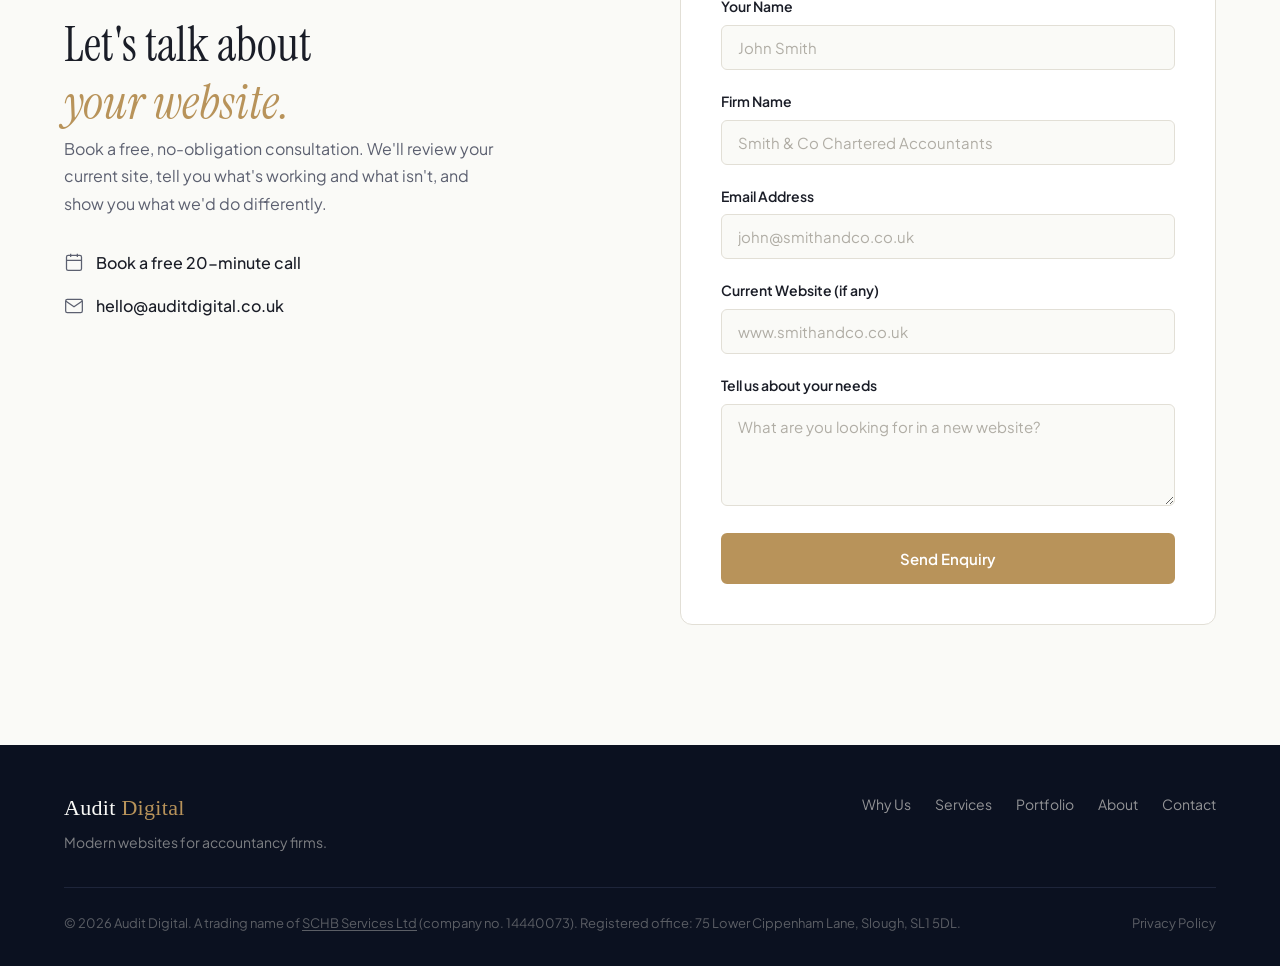
==== commit becbd3f7: "Polish: section reveal, button border, process layout, cleanup - Wire section-label and section-titl" ====
--- a/index.html
+++ b/index.html
@@ -66,7 +66,7 @@
                 establish trust before the first phone call.
             </p>
             <div class="hero__actions animate-in">
-                <a href="" onclick="Calendly.initPopupWidget({url: 'https://calendly.com/auditdigital?hide_gdpr_banner=1&background_color=fafaf7&text_color=1a1d27&primary_color=b8935a'});return false;" class="btn btn--primary">Book a Free Consultation</a>
+                <a href="#" onclick="Calendly.initPopupWidget({url: 'https://calendly.com/auditdigital?hide_gdpr_banner=1&background_color=fafaf7&text_color=1a1d27&primary_color=b8935a'});return false;" class="btn btn--primary">Book a Free Consultation</a>
                 <a href="#portfolio" class="btn btn--outline">See Our Work</a>
             </div>
         </div>
@@ -293,7 +293,7 @@
         <div class="container">
             <div class="cta-strip__inner">
                 <p class="cta-strip__text">Ready to see what your new site could look like?</p>
-                <a href="" onclick="Calendly.initPopupWidget({url: 'https://calendly.com/auditdigital?hide_gdpr_banner=1&background_color=0b1120&text_color=fafaf7&primary_color=b8935a'});return false;" class="btn btn--primary">Book a Free Call</a>
+                <a href="#" onclick="Calendly.initPopupWidget({url: 'https://calendly.com/auditdigital?hide_gdpr_banner=1&background_color=0b1120&text_color=fafaf7&primary_color=b8935a'});return false;" class="btn btn--primary">Book a Free Call</a>
             </div>
         </div>
     </section>
@@ -312,7 +312,7 @@
                                 <rect x="3" y="4" width="18" height="18" rx="2"/>
                                 <path d="M16 2v4M8 2v4M3 10h18"/>
                             </svg>
-                            <a href="" onclick="Calendly.initPopupWidget({url: 'https://calendly.com/auditdigital?hide_gdpr_banner=1&background_color=fafaf7&text_color=1a1d27&primary_color=b8935a'});return false;">Book a free 20-minute call</a>
+                            <a href="#" onclick="Calendly.initPopupWidget({url: 'https://calendly.com/auditdigital?hide_gdpr_banner=1&background_color=fafaf7&text_color=1a1d27&primary_color=b8935a'});return false;">Book a free 20-minute call</a>
                         </div>
                         <div class="contact__detail">
                             <svg width="20" height="20" viewBox="0 0 24 24" fill="none" stroke="currentColor" stroke-width="1.5">
--- a/css/styles.css
+++ b/css/styles.css
@@ -128,12 +128,14 @@
 .btn--outline {
     background-color: transparent;
     color: var(--color-text);
-    border-color: var(--color-border);
+    border-color: var(--color-text-muted);
 }
 
 .btn--outline:hover {
     border-color: var(--color-accent);
     color: var(--color-accent);
+    transform: translateY(-1px);
+    box-shadow: 0 4px 20px rgba(26, 29, 39, 0.08);
 }
 
 .btn--full {
@@ -150,13 +152,14 @@
     right: 0;
     height: var(--nav-height);
     z-index: 1000;
-    transition: all 0.4s var(--ease-out);
+    border-bottom: 1px solid transparent;
+    transition: background-color 0.4s var(--ease-out), backdrop-filter 0.4s var(--ease-out), border-color 0.4s var(--ease-out);
 }
 
 .nav--scrolled {
     background-color: rgba(250, 250, 247, 0.92);
     backdrop-filter: blur(20px);
-    border-bottom: 1px solid var(--color-border);
+    border-bottom-color: var(--color-border);
 }
 
 .nav__container {
@@ -212,6 +215,8 @@
 .nav__links .nav__cta:hover {
     background-color: var(--color-accent);
     color: #FFFFFF;
+    transform: translateY(-1px);
+    box-shadow: 0 4px 16px rgba(11, 17, 32, 0.25);
 }
 
 /* Mobile toggle */
@@ -302,9 +307,11 @@
 .hero__bg-pattern {
     position: absolute;
     inset: 0;
-    background-image:
-        radial-gradient(circle at 75% 25%, rgba(184, 147, 90, 0.06) 0%, transparent 50%),
-        radial-gradient(circle at 25% 75%, rgba(11, 17, 32, 0.03) 0%, transparent 50%);
+    background-image: radial-gradient(circle, rgba(184, 147, 90, 0.37) 1px, transparent 1px);
+    background-size: 32px 32px;
+    /* Full opacity at the top, fading out toward the bottom */
+    -webkit-mask-image: linear-gradient(to bottom, black 0%, black 45%, rgba(0,0,0,0.25) 80%, transparent 100%);
+    mask-image: linear-gradient(to bottom, black 0%, black 45%, rgba(0,0,0,0.25) 80%, transparent 100%);
     will-change: transform;
 }
 
@@ -413,6 +420,17 @@
 .reveal.visible {
     opacity: 1;
     transform: translateY(0);
+}
+
+/* Section headings reveal with lighter lift */
+.section-label.reveal,
+.section-title.reveal {
+    transform: translateY(20px);
+}
+
+/* Stagger: h2 fires 120ms after its label */
+.section-label.reveal + .section-title.reveal {
+    transition-delay: 0.12s;
 }
 
 /* ============================================
@@ -664,6 +682,30 @@
     height: 40%;
     background: linear-gradient(to top, rgba(11, 17, 32, 0.25) 0%, transparent 100%);
     pointer-events: none;
+}
+
+.portfolio__item--live .portfolio__img-wrap::before {
+    content: 'Compare \2192';
+    position: absolute;
+    inset: 0;
+    background: rgba(11, 17, 32, 0.5);
+    color: #FFFFFF;
+    font-family: var(--font-body);
+    font-size: 13px;
+    font-weight: 600;
+    letter-spacing: 0.08em;
+    text-transform: uppercase;
+    display: flex;
+    align-items: center;
+    justify-content: center;
+    opacity: 0;
+    transition: opacity 0.3s var(--ease-out);
+    z-index: 3;
+    pointer-events: none;
+}
+
+.portfolio__item--live:hover .portfolio__img-wrap::before {
+    opacity: 1;
 }
 
 .portfolio__img {
@@ -903,7 +945,7 @@
 
 .process__timeline {
     max-width: 640px;
-    margin-top: 48px;
+    margin: 48px auto 0;
 }
 
 .process__step {
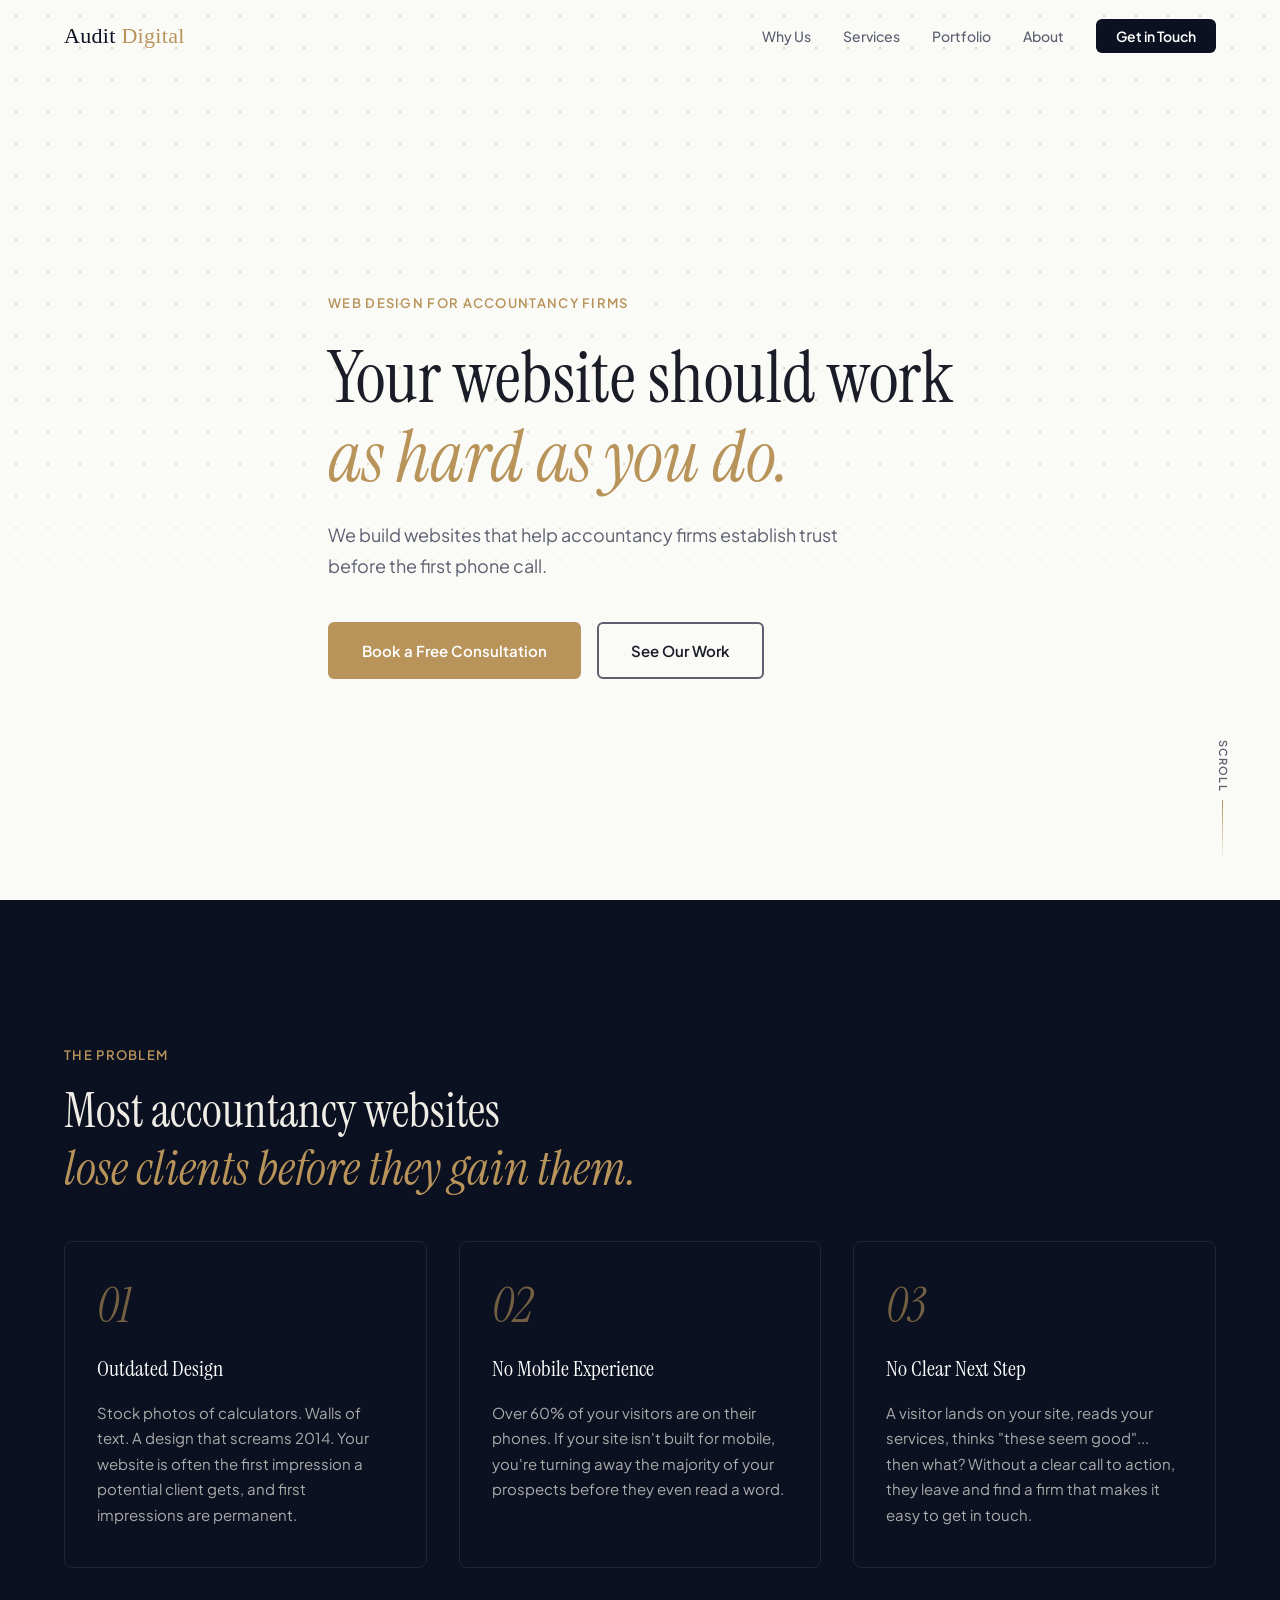
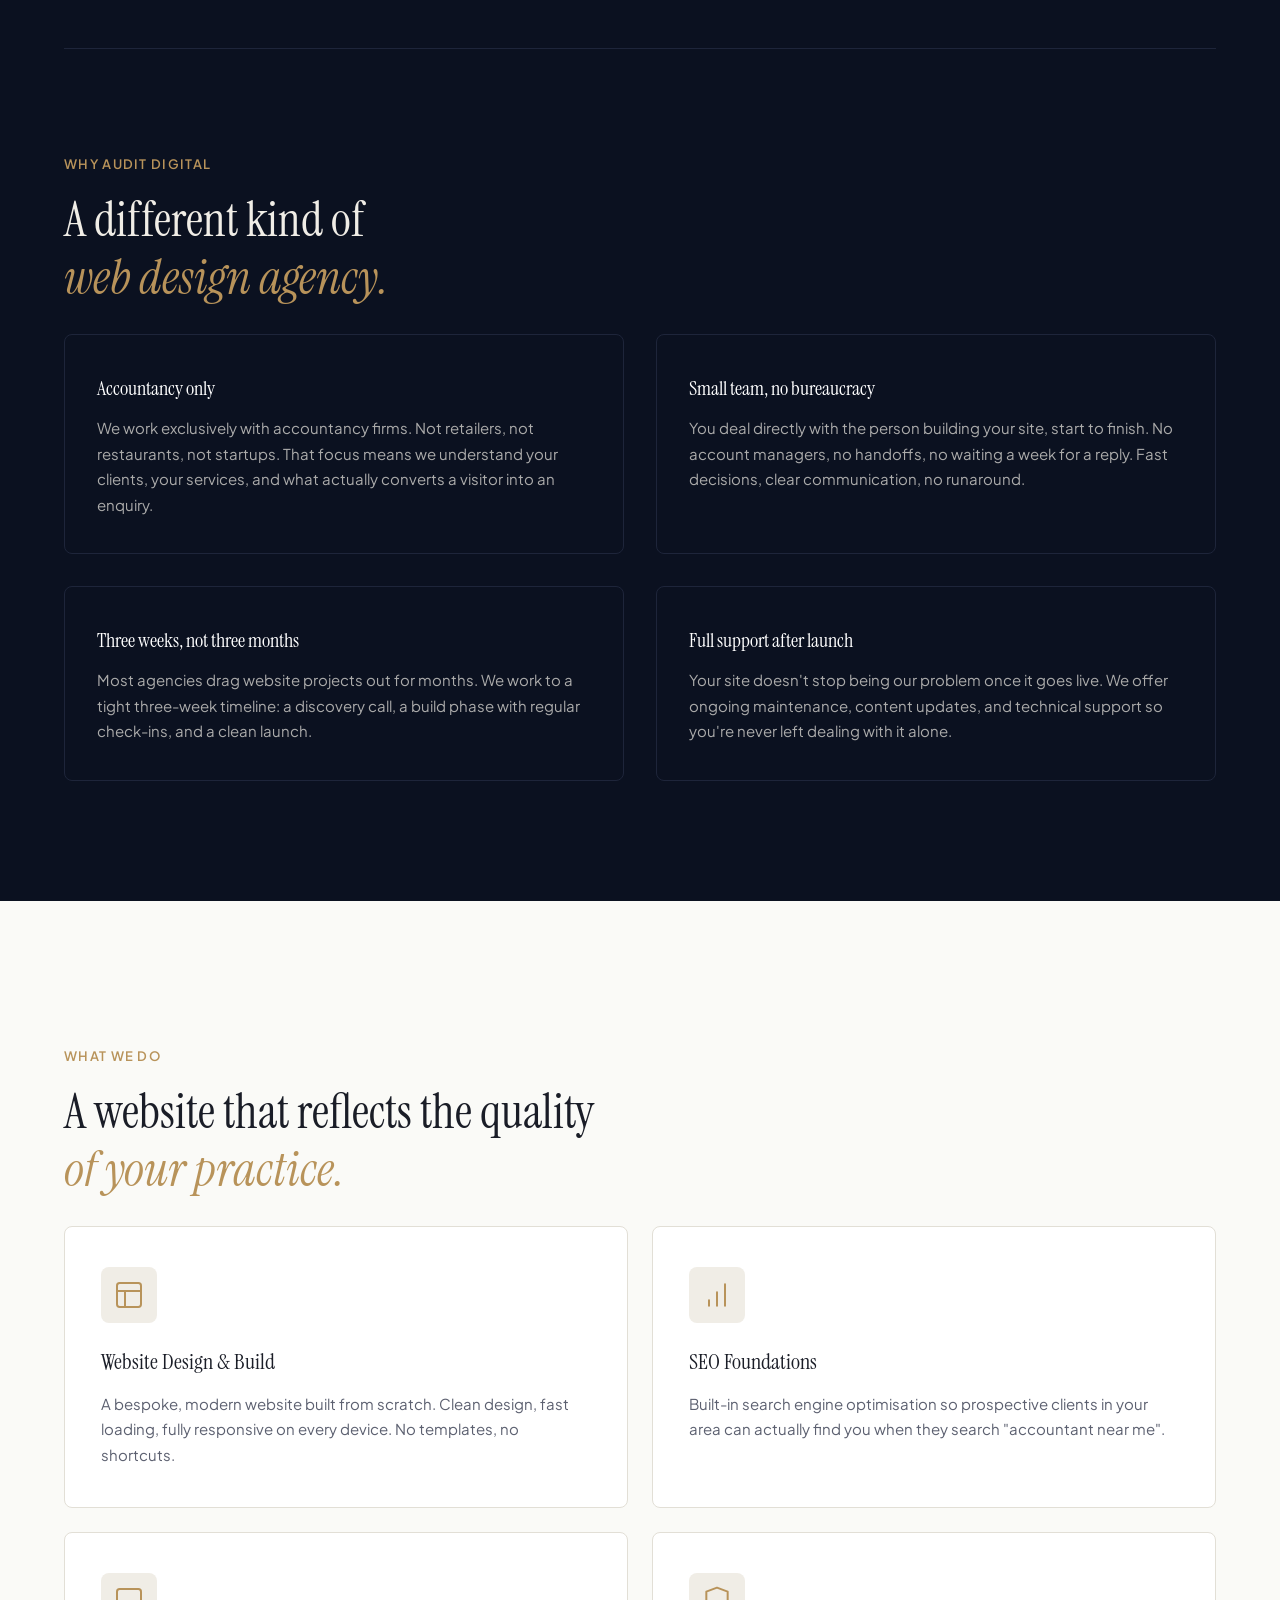
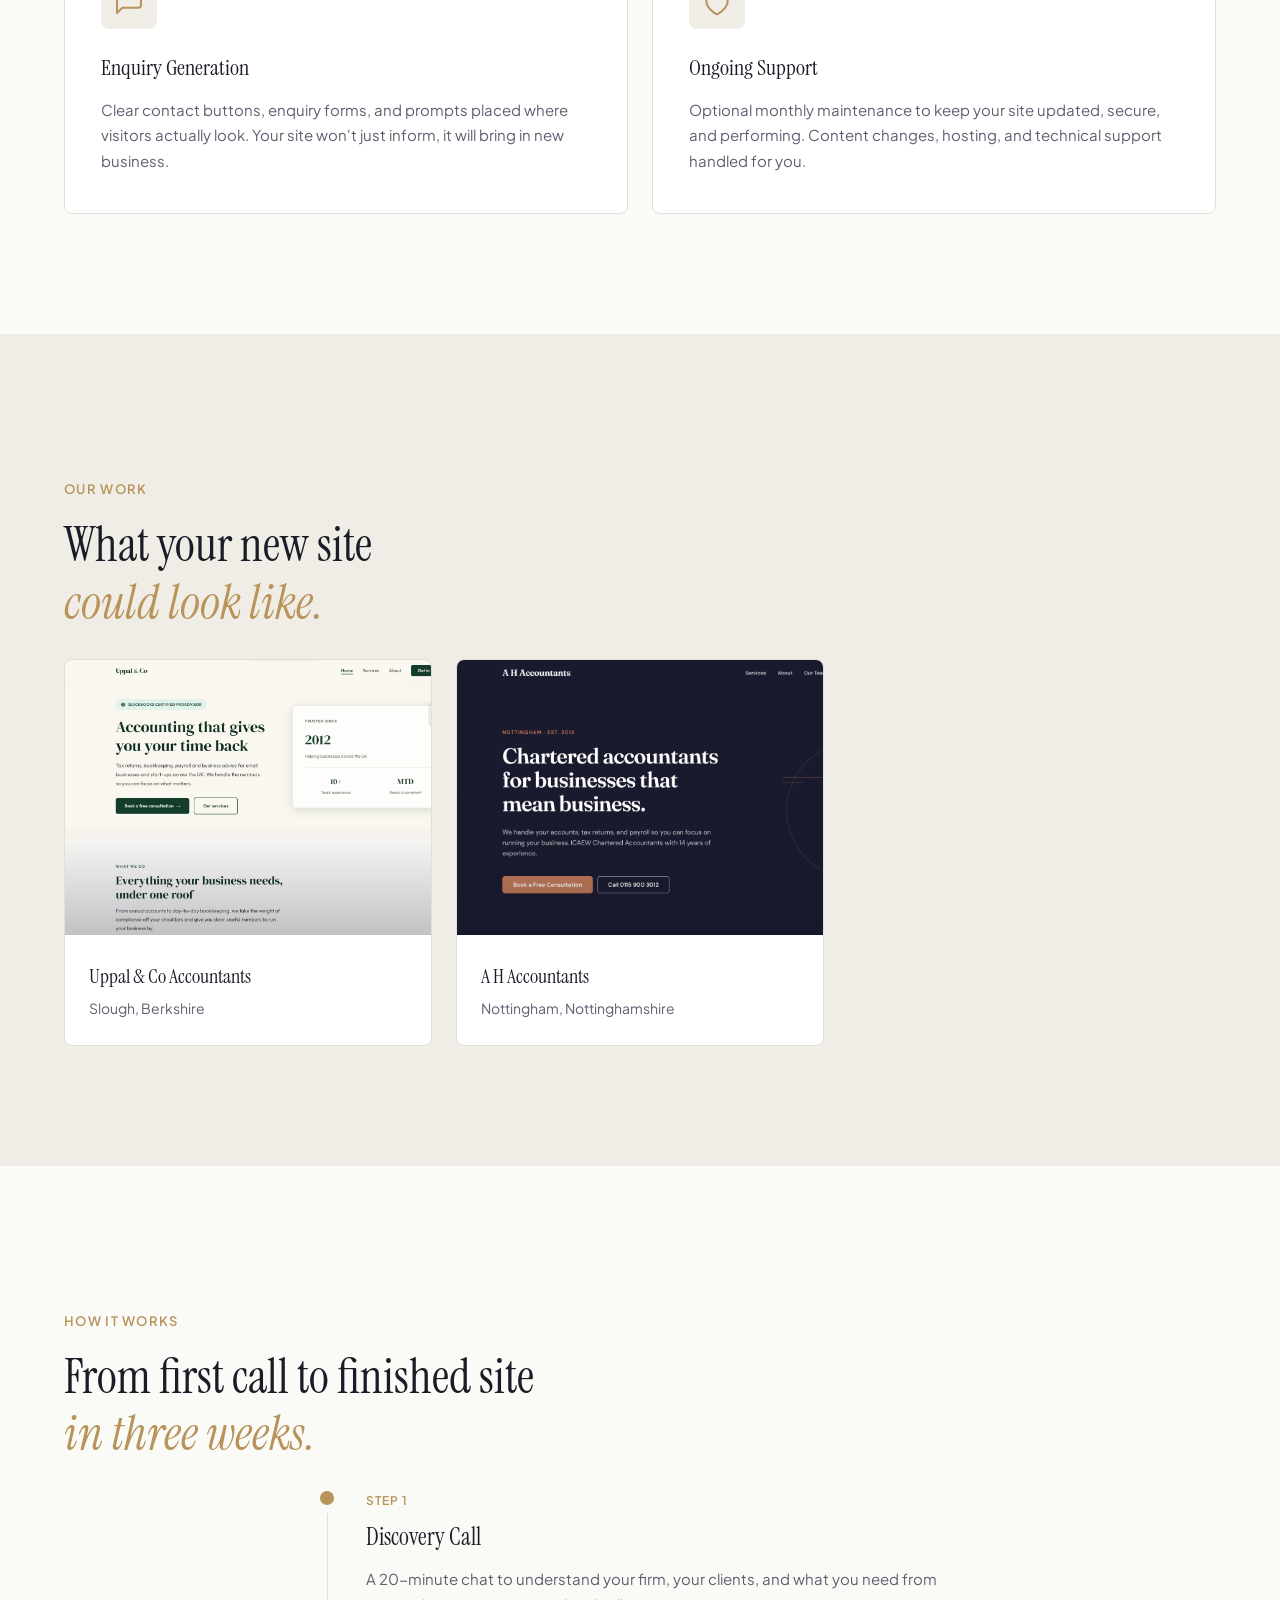
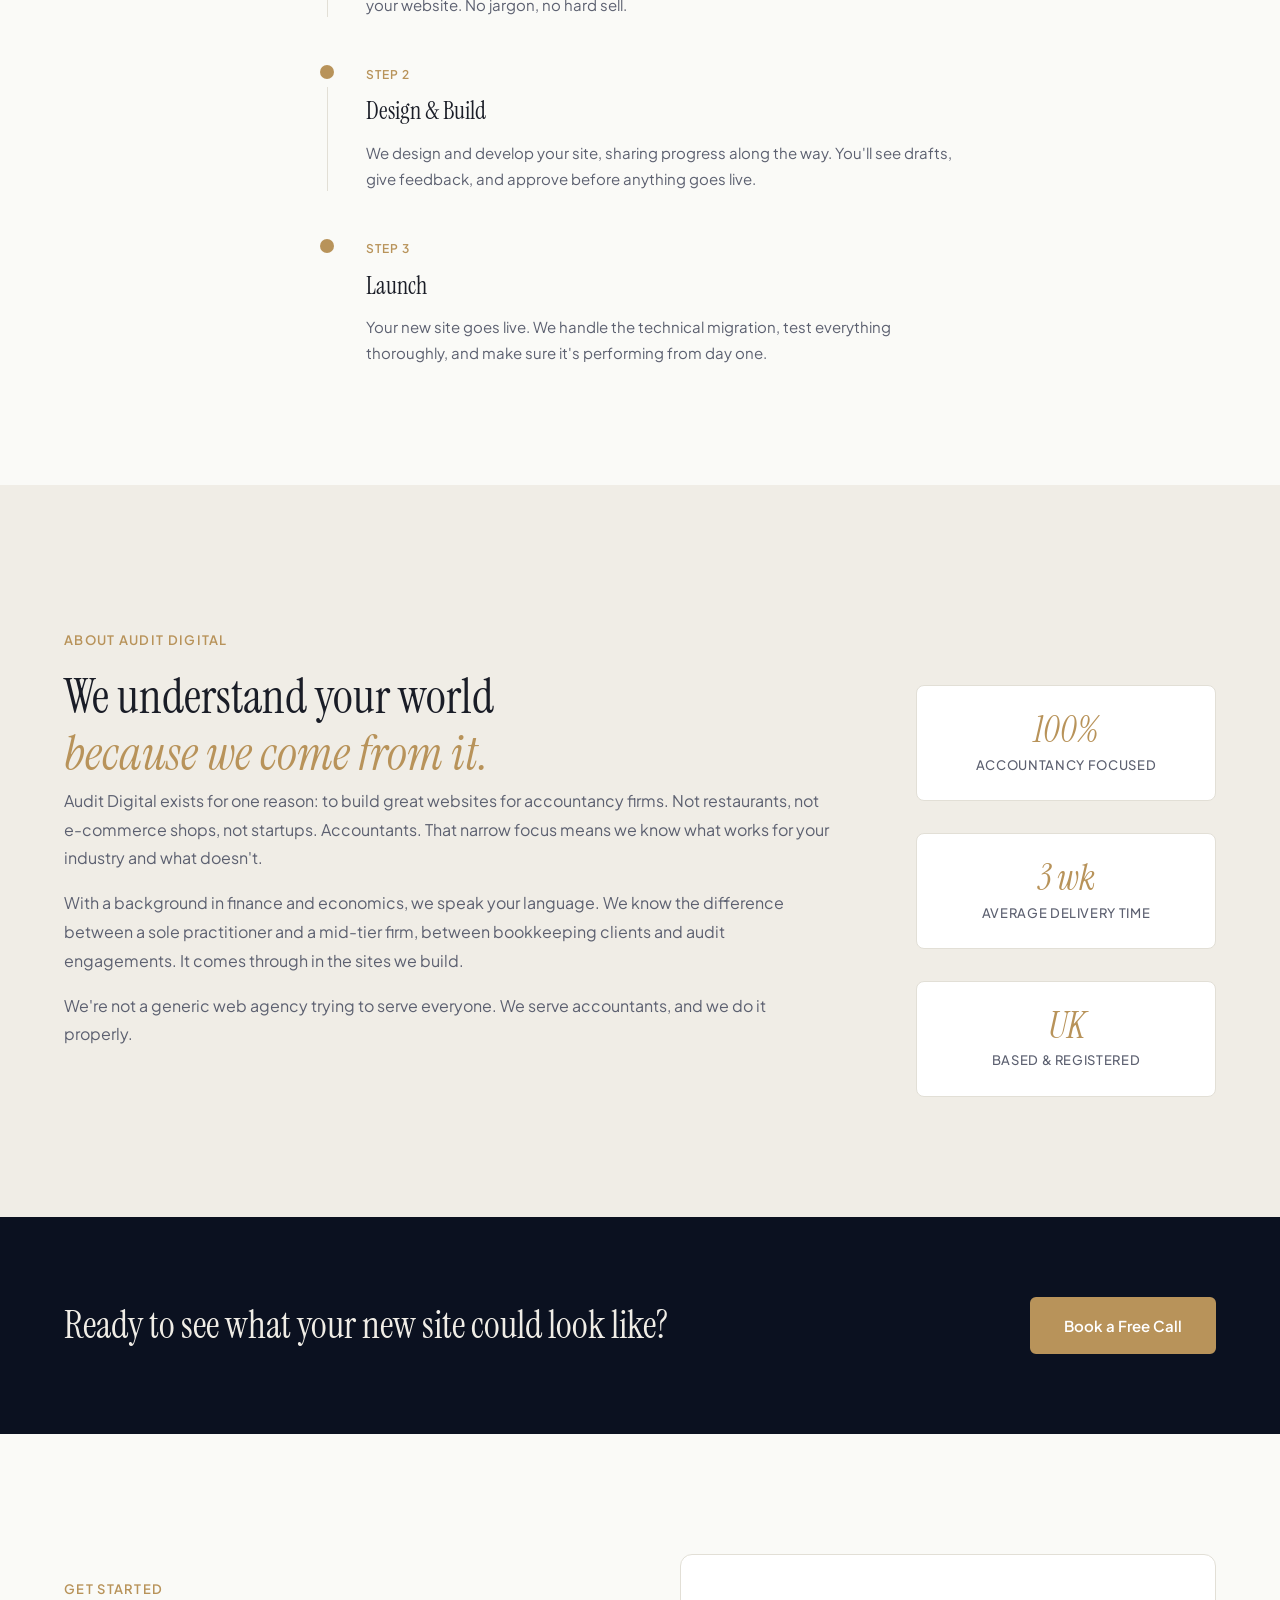
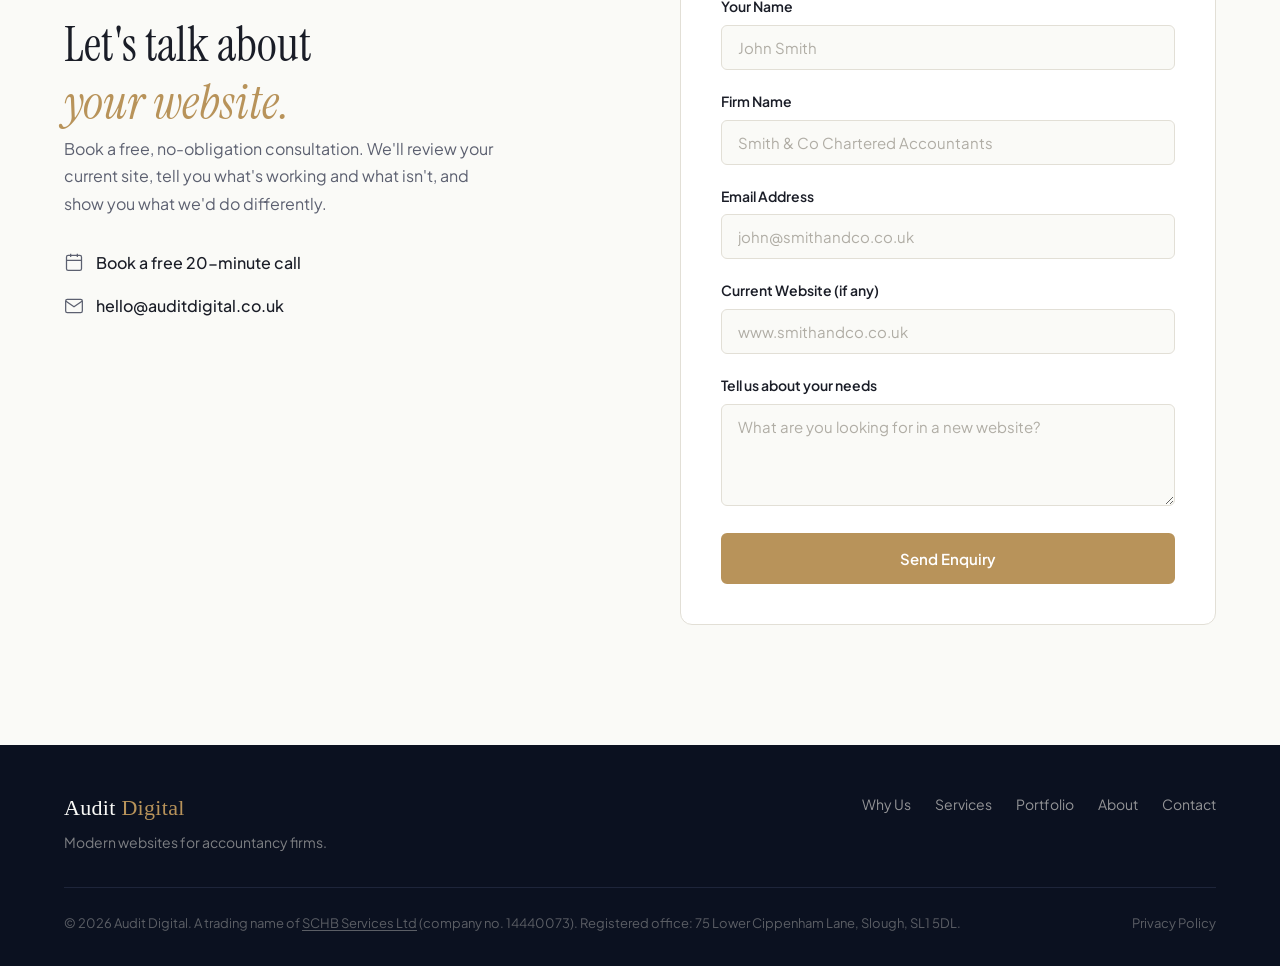
==== commit a0e4c4d9: "Add A H Accountants as second portfolio example Replaces both Coming Soon placeholders with the A H " ====
--- a/index.html
+++ b/index.html
@@ -199,18 +199,13 @@
                     </div>
                 </div>
 
-                <!-- END CARD — copy above block, paste here, update values, delete one placeholder -->
-
-                <div class="portfolio__item portfolio__item--placeholder">
-                    <div class="portfolio__placeholder-inner">
-                        <span>Coming Soon</span>
-                        <p>Our next case study is on the way.</p>
-                    </div>
-                </div>
-                <div class="portfolio__item portfolio__item--placeholder">
-                    <div class="portfolio__placeholder-inner">
-                        <span>Coming Soon</span>
-                        <p>Our next case study is on the way.</p>
+                <div class="portfolio__item portfolio__item--live" onclick="openComparison('ah')" role="button" tabindex="0">
+                    <div class="portfolio__img-wrap">
+                        <img src="assets/comparisons/ah-new.png" alt="A H Accountants website redesign" class="portfolio__img">
+                    </div>
+                    <div class="portfolio__info">
+                        <h3>A H Accountants</h3>
+                        <p>Nottingham, Nottinghamshire</p>
                     </div>
                 </div>
             </div>
